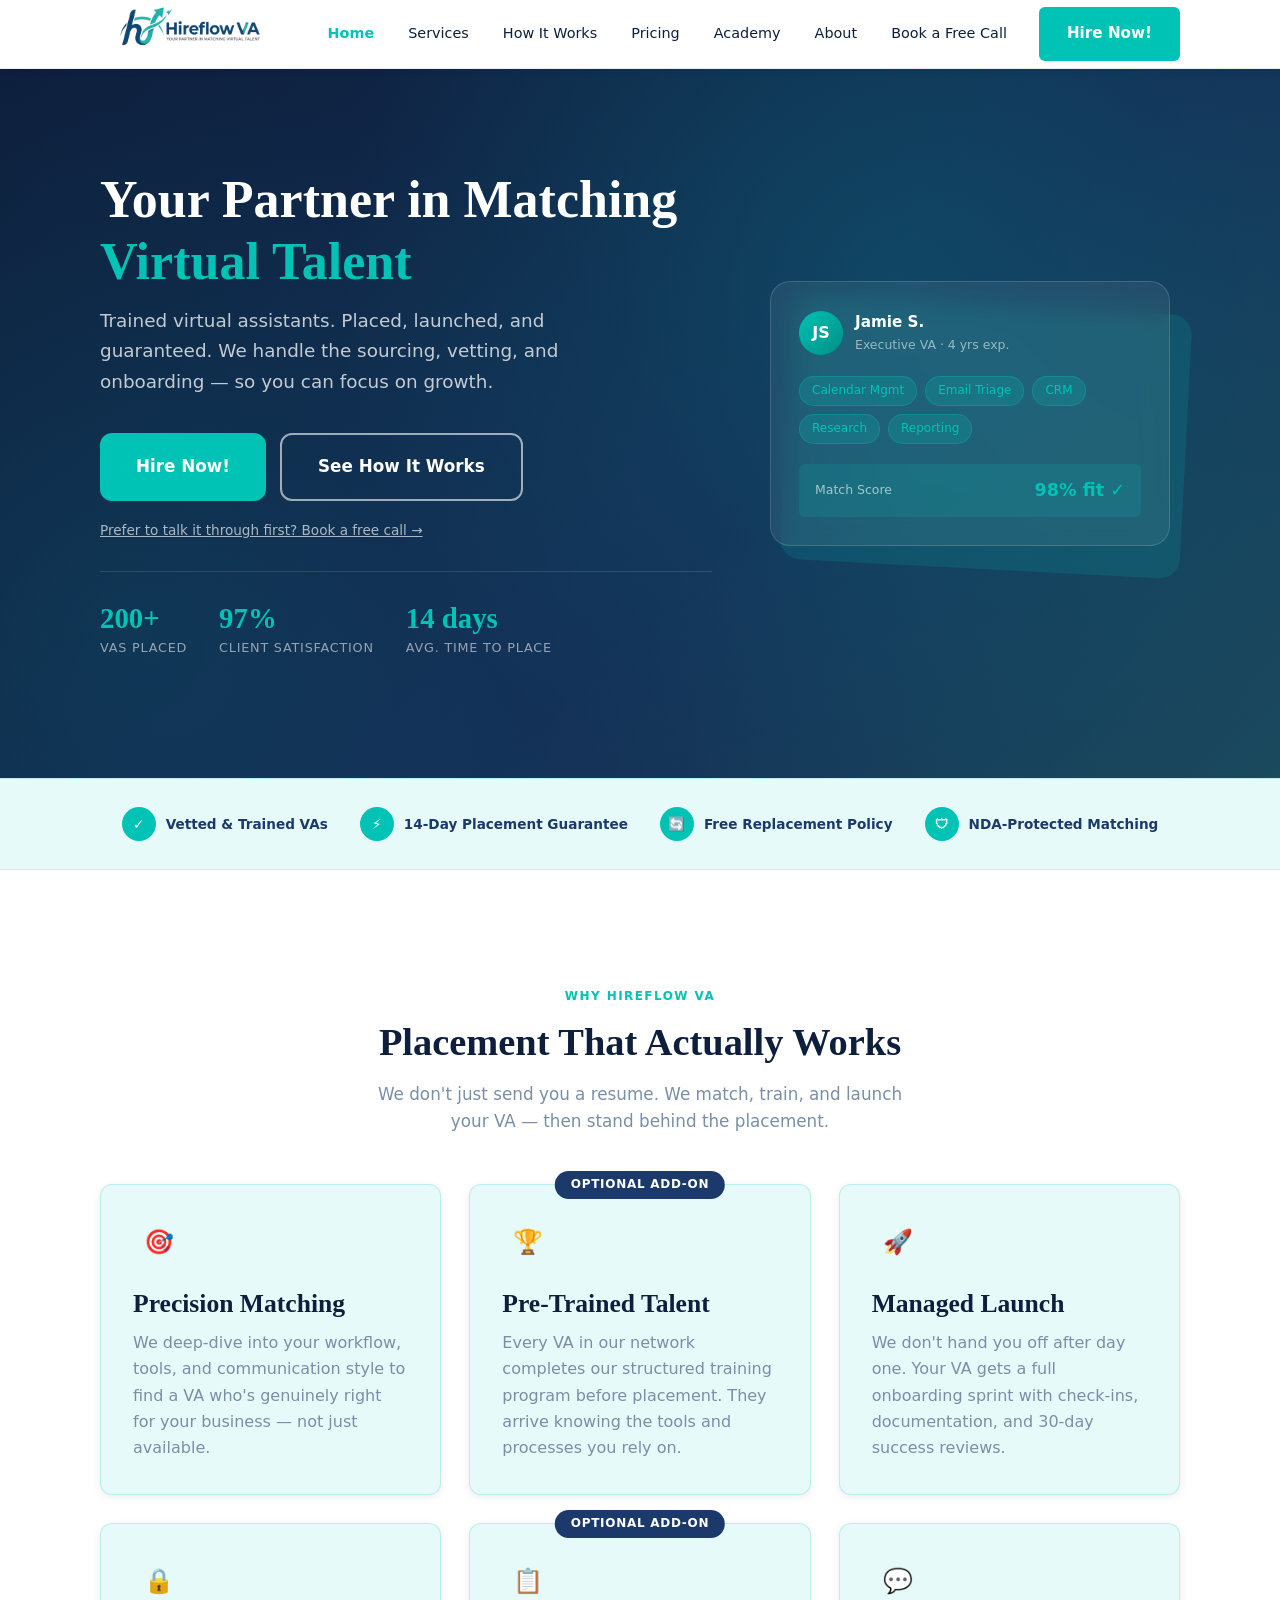
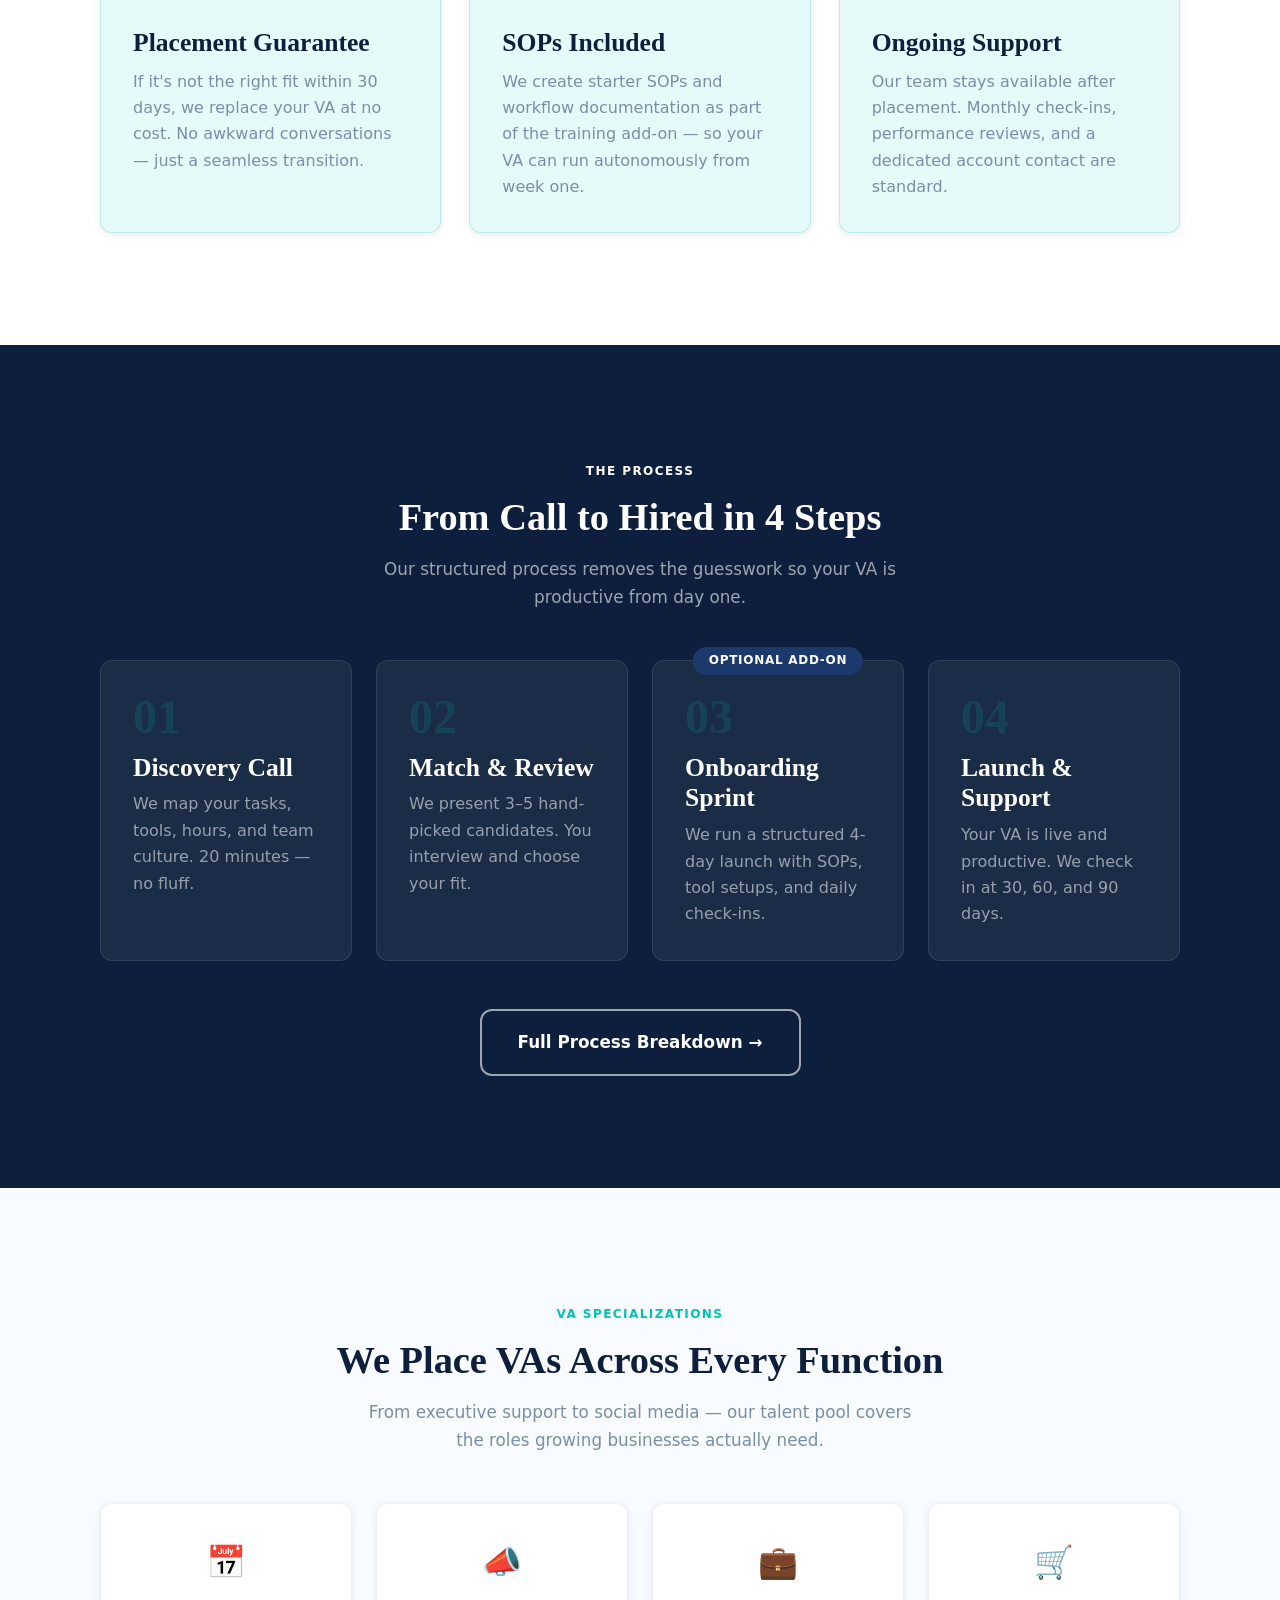
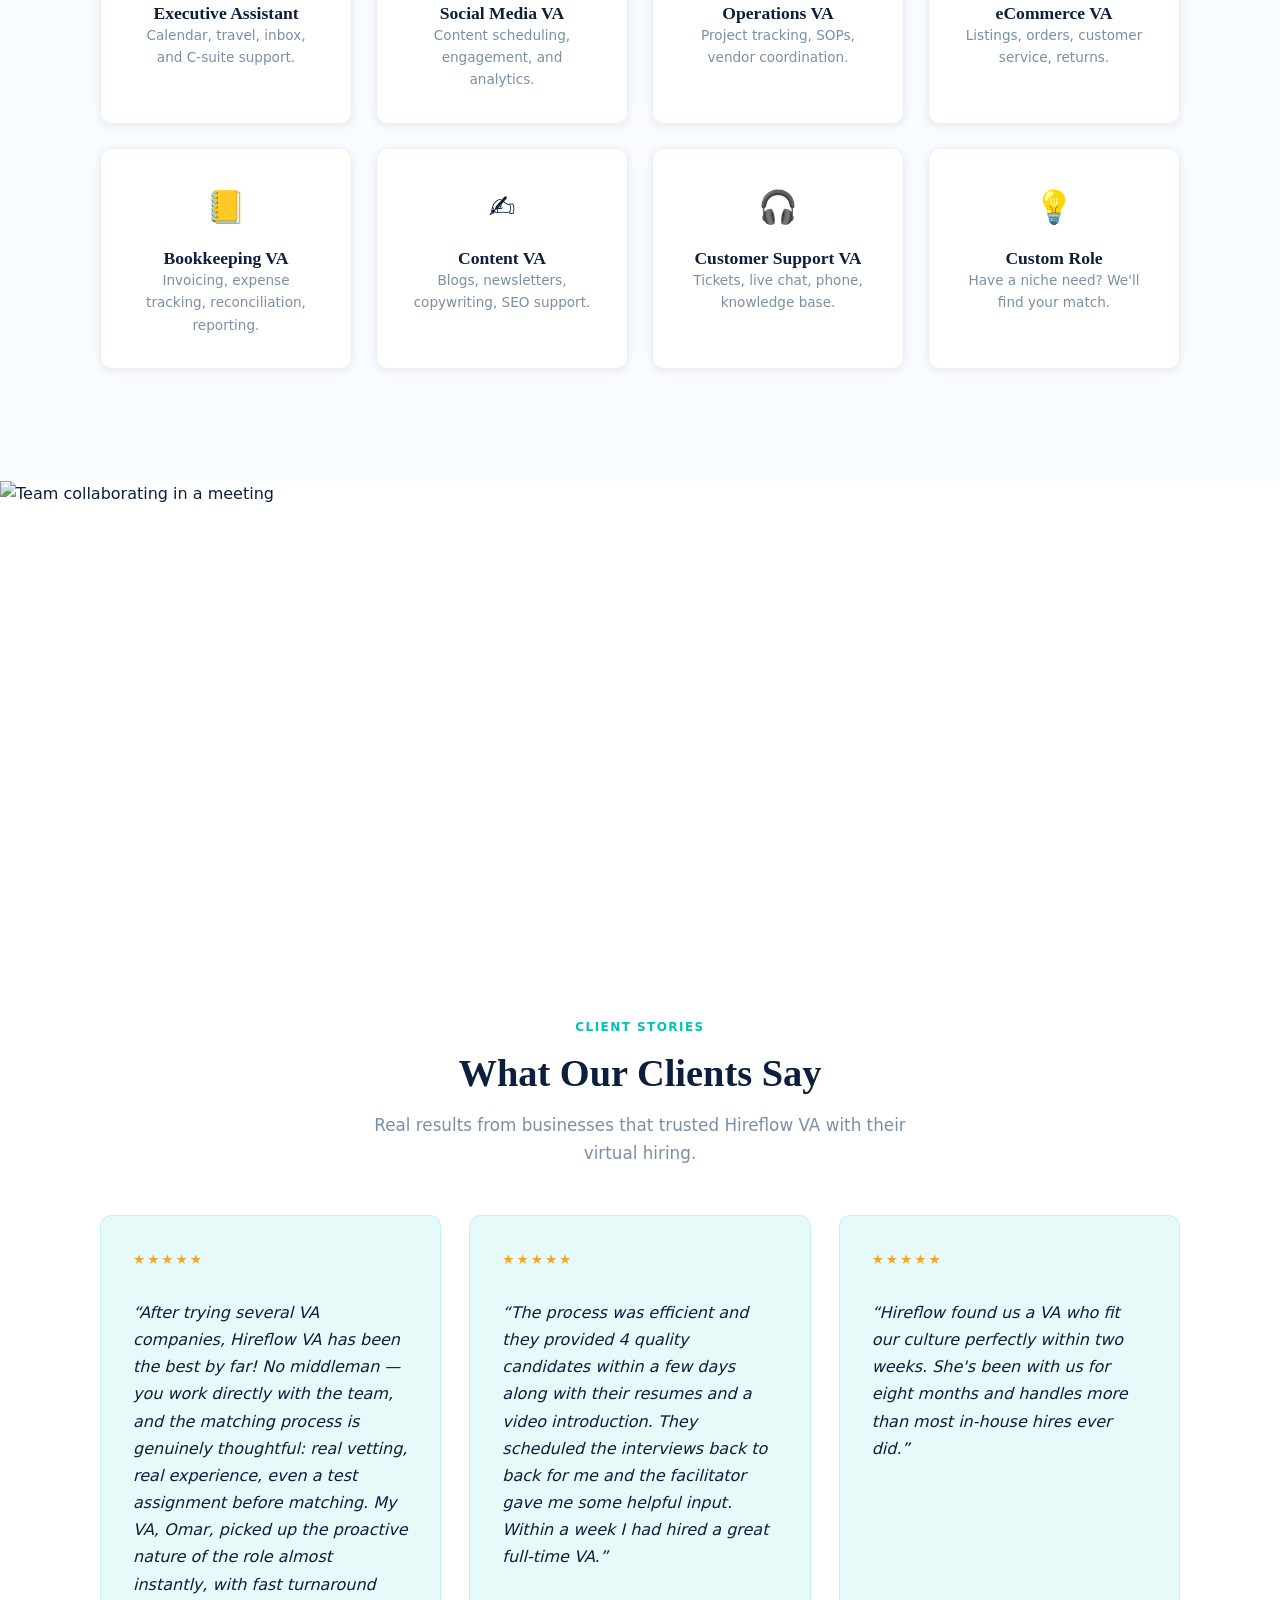
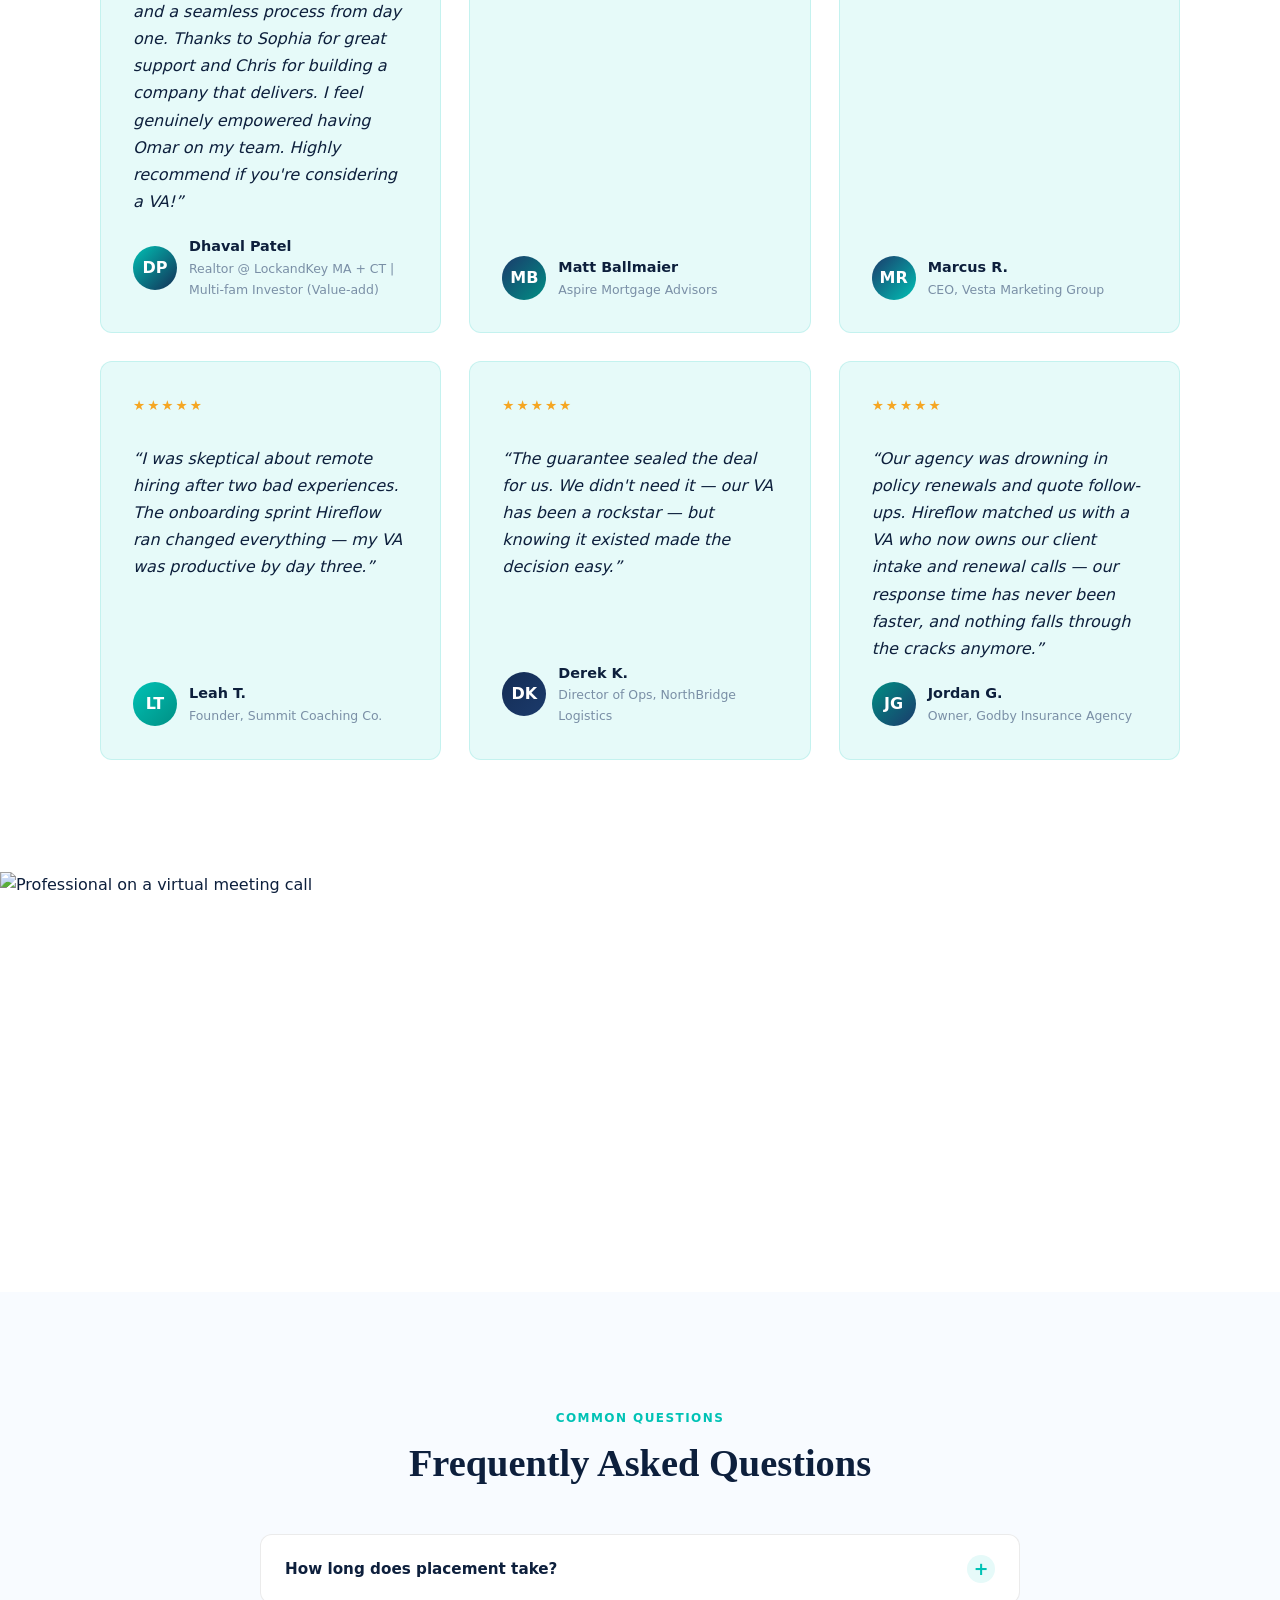
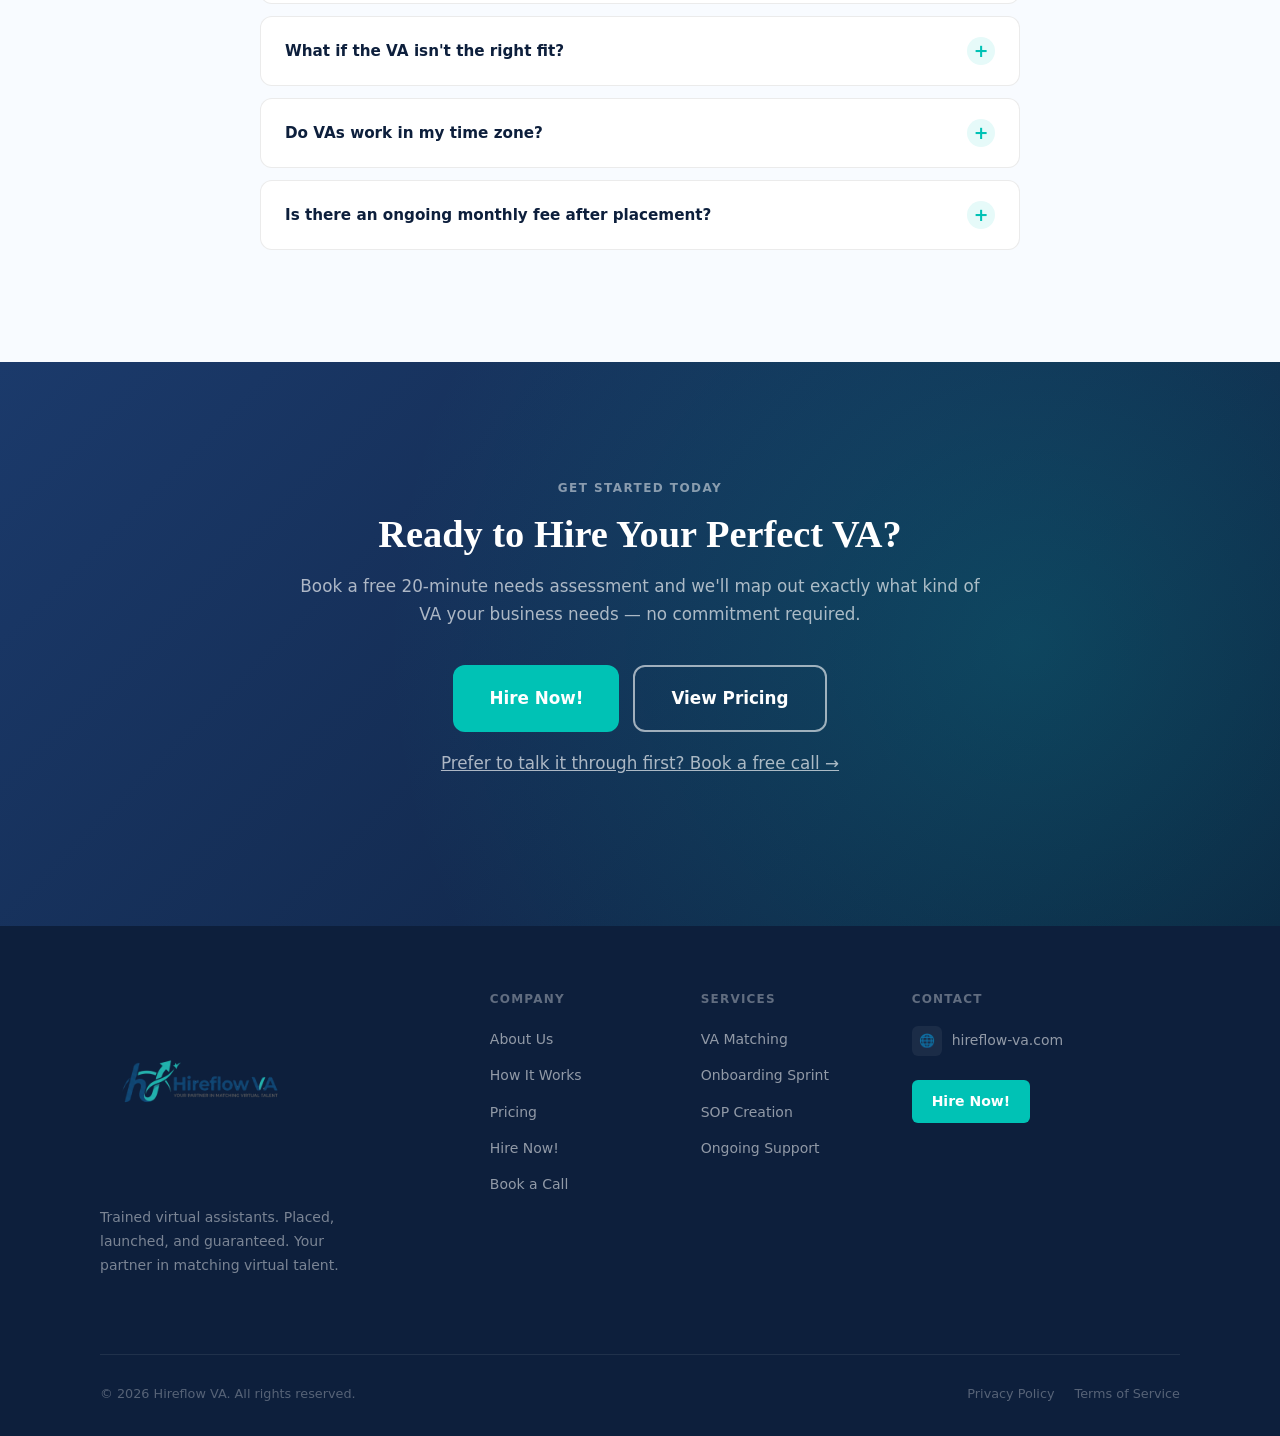
==== index.html @ ba02dc2c "Update index.html" ====
<!DOCTYPE html>
<html lang="en">
<head>
  <meta charset="UTF-8" />
  <meta name="viewport" content="width=device-width, initial-scale=1.0" />
  <title>Hireflow VA — Trained Virtual Assistants, Placed & Guaranteed</title>
  <meta name="description" content="Hireflow VA matches businesses with trained, vetted virtual assistants — placed, launched, and guaranteed." />
  <meta name="keywords" content="virtual assistant, VA placement, trained virtual assistant, remote assistant, hire VA" />
  <meta name="author" content="Hireflow VA" />
  <meta property="og:type" content="website" />
  <meta property="og:title" content="Hireflow VA — Trained Virtual Assistants, Placed & Guaranteed" />
  <meta property="og:description" content="Your partner in matching virtual talent. Trained VAs placed, launched, and guaranteed." />
  <meta property="og:url" content="https://hireflow-va.com" />
  <meta property="og:site_name" content="Hireflow VA" />
  <meta name="twitter:card" content="summary_large_image" />
  <meta name="twitter:title" content="Hireflow VA — Trained VAs, Placed & Guaranteed" />
  <meta name="twitter:description" content="Your partner in matching virtual talent. Placed, launched, and guaranteed." />
  <link rel="canonical" href="https://hireflow-va.com/" />
  <link rel="icon" href="data:image/svg+xml,<svg xmlns='http://www.w3.org/2000/svg' viewBox='0 0 32 32'><rect width='32' height='32' rx='6' fill='%2300C2B5'/><text x='5' y='24' font-size='20' font-weight='800' fill='white' font-family='system-ui'>H</text></svg>" />
  <link rel="stylesheet" href="styles.css" />
  
   <!-- Meta Pixel Code -->
<script>
!function(f,b,e,v,n,t,s)
{if(f.fbq)return;n=f.fbq=function(){n.callMethod?
n.callMethod.apply(n,arguments):n.queue.push(arguments)};
if(!f._fbq)f._fbq=n;n.push=n;n.loaded=!0;n.version='2.0';
n.queue=[];t=b.createElement(e);t.async=!0;
t.src=v;s=b.getElementsByTagName(e)[0];
s.parentNode.insertBefore(t,s)}(window, document,'script',
'https://connect.facebook.net/en_US/fbevents.js');
fbq('init', '934873835009771');
fbq('track', 'PageView');
</script>
<noscript><img height="1" width="1" style="display:none"
src="https://www.facebook.com/tr?id=934873835009771&ev=PageView&noscript=1"
/></noscript>
<!-- End Meta Pixel Code -->
</head>
<body>

  <!-- ══ NAVIGATION ═══════════════════════════════════════════ -->
  <header>
    <nav class="nav" role="navigation" aria-label="Main navigation">
      <div class="container">
        <div class="nav__inner">
          <a href="index.html" class="nav__logo" aria-label="Hireflow VA — Home">
            <img src="logo.png" alt="Hireflow VA" style="height: 180px;">
          </a>

          <div class="nav__links" role="list">
            <a href="index.html"         class="nav__link" role="listitem">Home</a>
            <a href="virtual-assistant-services.html" class="nav__link" role="listitem">Services</a>
            <a href="how-it-works.html"  class="nav__link" role="listitem">How It Works</a>
            <a href="pricing.html"       class="nav__link" role="listitem">Pricing</a>
            <a href="academy.html"       class="nav__link" role="listitem">Academy</a>
            <a href="about.html"         class="nav__link" role="listitem">About</a>
            <a href="book-a-call.html" class="nav__link" role="listitem">Book a Free Call</a>
            <a href="get-started.html" class="btn btn-primary nav__cta" role="listitem">Hire Now!</a>
          </div>

          <button class="nav__hamburger" aria-label="Toggle menu" aria-expanded="false" aria-controls="mobileMenu">
            <span></span><span></span><span></span>
          </button>
        </div>
      </div>

      <div class="nav__mobile" id="mobileMenu" role="list">
        <a href="index.html"         class="nav__mobile-link" role="listitem">Home</a>
        <a href="virtual-assistant-services.html" class="nav__mobile-link" role="listitem">Services</a>
        <a href="how-it-works.html"  class="nav__mobile-link" role="listitem">How It Works</a>
        <a href="pricing.html"       class="nav__mobile-link" role="listitem">Pricing</a>
        <a href="academy.html"       class="nav__mobile-link" role="listitem">Academy</a>
        <a href="about.html"         class="nav__mobile-link" role="listitem">About</a>
        <a href="book-a-call.html" class="nav__mobile-link" role="listitem">Book a Free Call</a>
        <a href="get-started.html" class="btn btn-primary" role="listitem">Hire Now!</a>
      </div>
    </nav>
  </header>

  <main>

    <!-- ══ HERO ══════════════════════════════════════════════════ -->
    <section class="hero" aria-label="Hero">
      <div class="container">
        <div class="hero__inner">

          <div class="hero__content fade-up">
            <h1>Your Partner in Matching <em>Virtual Talent</em></h1>
            <p class="hero__tagline">Trained virtual assistants. Placed, launched, and guaranteed. We handle the sourcing, vetting, and onboarding — so you can focus on growth.</p>
            <div class="hero__actions">
              <a href="get-started.html" class="btn btn-primary btn-lg">Hire Now!</a>
              <a href="how-it-works.html" class="btn btn-outline-white btn-lg">See How It Works</a>
            </div>
            <p class="hero__secondary-link"><a href="book-a-call.html">Prefer to talk it through first? Book a free call →</a></p>
            <div class="hero__stats" aria-label="Key statistics">
              <div>
                <div class="hero__stat-value"><span data-count="200" data-suffix="+">200+</span></div>
                <div class="hero__stat-label">VAs Placed</div>
              </div>
              <div>
                <div class="hero__stat-value"><span data-count="97" data-suffix="%">97%</span></div>
                <div class="hero__stat-label">Client Satisfaction</div>
              </div>
              <div>
                <div class="hero__stat-value"><span data-count="14" data-suffix=" days">14 days</span></div>
                <div class="hero__stat-label">Avg. Time to Place</div>
              </div>
            </div>
          </div>

          <div class="hero__visual fade-up-2" aria-hidden="true">
            <div class="hero__card-stack">
              <div class="hero__card-bg"></div>
              <div class="hero__card-main">
                <div class="hero__card-header">
                  <div class="hero__card-avatar">JS</div>
                  <div>
                    <div class="hero__card-name">Jamie S.</div>
                    <div class="hero__card-role">Executive VA · 4 yrs exp.</div>
                  </div>
                </div>
                <div class="hero__card-skills">
                  <span class="skill-pill">Calendar Mgmt</span>
                  <span class="skill-pill">Email Triage</span>
                  <span class="skill-pill">CRM</span>
                  <span class="skill-pill">Research</span>
                  <span class="skill-pill">Reporting</span>
                </div>
                <div class="hero__card-match">
                  <span class="hero__match-label">Match Score</span>
                  <span class="hero__match-value">98% fit ✓</span>
                </div>
              </div>
            </div>
          </div>

        </div>
      </div>
    </section>

    <!-- ══ TRUST BAR ══════════════════════════════════════════════ -->
    <div class="trust-bar" aria-label="Trust signals">
      <div class="container">
        <div class="trust-bar__inner">
          <div class="trust-item">
            <div class="trust-item__icon" aria-hidden="true">✓</div>
            <span>Vetted &amp; Trained VAs</span>
          </div>
          <div class="trust-item">
            <div class="trust-item__icon" aria-hidden="true">⚡</div>
            <span>14-Day Placement Guarantee</span>
          </div>
          <div class="trust-item">
            <div class="trust-item__icon" aria-hidden="true">🔄</div>
            <span>Free Replacement Policy</span>
          </div>
          <div class="trust-item">
            <div class="trust-item__icon" aria-hidden="true">🛡</div>
            <span>NDA-Protected Matching</span>
          </div>
        </div>
      </div>
    </div>

    <!-- ══ FEATURES ═══════════════════════════════════════════════ -->
    <section class="section features" id="features" aria-labelledby="features-heading">
      <div class="container">
        <div class="centered">
          <span class="section-label">Why Hireflow VA</span>
          <h2 class="section-heading" id="features-heading">Placement That Actually Works</h2>
          <p class="section-sub">We don't just send you a resume. We match, train, and launch your VA — then stand behind the placement.</p>
        </div>

        <div class="grid-3 mt-48">

          <div class="card card--teal">
            <div class="card-icon" aria-hidden="true">🎯</div>
            <h3>Precision Matching</h3>
            <p>We deep-dive into your workflow, tools, and communication style to find a VA who's genuinely right for your business — not just available.</p>
          </div>

          <div class="card card--teal" style="position:relative;">
            <div class="plan-badge" style="position:absolute;top:-14px;left:50%;transform:translateX(-50%);background:var(--navy);">Optional Add-On</div>
            <div class="card-icon" aria-hidden="true">🏆</div>
            <h3>Pre-Trained Talent</h3>
            <p>Every VA in our network completes our structured training program before placement. They arrive knowing the tools and processes you rely on.</p>
          </div>

          <div class="card card--teal">
            <div class="card-icon" aria-hidden="true">🚀</div>
            <h3>Managed Launch</h3>
            <p>We don't hand you off after day one. Your VA gets a full onboarding sprint with check-ins, documentation, and 30-day success reviews.</p>
          </div>

          <div class="card card--teal">
            <div class="card-icon" aria-hidden="true">🔒</div>
            <h3>Placement Guarantee</h3>
            <p>If it's not the right fit within 30 days, we replace your VA at no cost. No awkward conversations — just a seamless transition.</p>
          </div>

          <div class="card card--teal" style="position:relative;">
            <div class="plan-badge" style="position:absolute;top:-14px;left:50%;transform:translateX(-50%);background:var(--navy);">Optional Add-On</div>
            <div class="card-icon" aria-hidden="true">📋</div>
            <h3>SOPs Included</h3>
            <p>We create starter SOPs and workflow documentation as part of the training add-on — so your VA can run autonomously from week one.</p>
          </div>

          <div class="card card--teal">
            <div class="card-icon" aria-hidden="true">💬</div>
            <h3>Ongoing Support</h3>
            <p>Our team stays available after placement. Monthly check-ins, performance reviews, and a dedicated account contact are standard.</p>
          </div>

        </div>
      </div>
    </section>
    

    
    <!-- ══ HOW IT WORKS (teaser) ══════════════════════════════════ -->
    <section class="section hiw" id="how-it-works" aria-labelledby="hiw-heading">
      <div class="container">
        <div class="centered">
          <span class="section-label">The Process</span>
          <h2 class="section-heading" id="hiw-heading">From Call to Hired in 4 Steps</h2>
          <p class="section-sub" style="color:rgba(255,255,255,0.6)">Our structured process removes the guesswork so your VA is productive from day one.</p>
        </div>

        <div class="grid-4 mt-48">
          <div class="step-card">
            <div class="step-number">01</div>
            <h3>Discovery Call</h3>
            <p>We map your tasks, tools, hours, and team culture. 20 minutes — no fluff.</p>
          </div>
          <div class="step-card">
            <div class="step-number">02</div>
            <h3>Match &amp; Review</h3>
            <p>We present 3–5 hand-picked candidates. You interview and choose your fit.</p>
          </div>
          <div class="step-card" style="position:relative;">
            <div class="plan-badge" style="position:absolute;top:-14px;left:50%;transform:translateX(-50%);background:var(--navy);white-space:nowrap;">Optional Add-On</div>
            <div class="step-number">03</div>
            <h3>Onboarding Sprint</h3>
            <p>We run a structured 4-day launch with SOPs, tool setups, and daily check-ins.</p>
          </div>
          <div class="step-card">
            <div class="step-number">04</div>
            <h3>Launch &amp; Support</h3>
            <p>Your VA is live and productive. We check in at 30, 60, and 90 days.</p>
          </div>
        </div>

        <div class="centered mt-48">
          <a href="how-it-works.html" class="btn btn-outline-white btn-lg">Full Process Breakdown →</a>
        </div>
      </div>
    </section>

    <!-- ══ VA ROLES ════════════════════════════════════════════════ -->
    <section class="section bg-light" id="roles" aria-labelledby="roles-heading">
      <div class="container">
        <div class="centered">
          <span class="section-label">VA Specializations</span>
          <h2 class="section-heading" id="roles-heading">We Place VAs Across Every Function</h2>
          <p class="section-sub">From executive support to social media — our talent pool covers the roles growing businesses actually need.</p>
        </div>

        <div class="grid-4 mt-48">

          <div class="card" style="text-align:center;">
            <div style="font-size:2rem;margin-bottom:14px;" aria-hidden="true">📅</div>
            <h4>Executive Assistant</h4>
            <p style="font-size:0.85rem;">Calendar, travel, inbox, and C-suite support.</p>
          </div>

          <div class="card" style="text-align:center;">
            <div style="font-size:2rem;margin-bottom:14px;" aria-hidden="true">📣</div>
            <h4>Social Media VA</h4>
            <p style="font-size:0.85rem;">Content scheduling, engagement, and analytics.</p>
          </div>

          <div class="card" style="text-align:center;">
            <div style="font-size:2rem;margin-bottom:14px;" aria-hidden="true">💼</div>
            <h4>Operations VA</h4>
            <p style="font-size:0.85rem;">Project tracking, SOPs, vendor coordination.</p>
          </div>

          <div class="card" style="text-align:center;">
            <div style="font-size:2rem;margin-bottom:14px;" aria-hidden="true">🛒</div>
            <h4>eCommerce VA</h4>
            <p style="font-size:0.85rem;">Listings, orders, customer service, returns.</p>
          </div>

          <div class="card" style="text-align:center;">
  <div style="font-size:2rem;margin-bottom:14px;" aria-hidden="true">📒</div>
  <h4>Bookkeeping VA</h4>
  <p style="font-size:0.85rem;">Invoicing, expense tracking, reconciliation, reporting.</p>
</div>

          <div class="card" style="text-align:center;">
            <div style="font-size:2rem;margin-bottom:14px;" aria-hidden="true">✍️</div>
            <h4>Content VA</h4>
            <p style="font-size:0.85rem;">Blogs, newsletters, copywriting, SEO support.</p>
          </div>

          <div class="card" style="text-align:center;">
            <div style="font-size:2rem;margin-bottom:14px;" aria-hidden="true">🎧</div>
            <h4>Customer Support VA</h4>
            <p style="font-size:0.85rem;">Tickets, live chat, phone, knowledge base.</p>
          </div>

          <div class="card" style="text-align:center;">
            <div style="font-size:2rem;margin-bottom:14px;" aria-hidden="true">💡</div>
            <h4>Custom Role</h4>
            <p style="font-size:0.85rem;">Have a niche need? We'll find your match.</p>
          </div>

        </div>
      </div>
    </section>

    <!-- ══ SECTION IMAGE ═══════════════════════════════════════ -->
<div style="width:100%;max-height:420px;overflow:hidden;">
  <img src="https://images.unsplash.com/photo-1552664730-d307ca884978?w=1400&h=500&fit=crop&crop=center&q=80" 
       alt="Team collaborating in a meeting" 
       style="width:100%;height:420px;object-fit:cover;object-position:center;display:block;" 
       loading="lazy">
</div>
    
    <!-- ══ TESTIMONIALS ════════════════════════════════════════════ -->
    <section class="section testimonials" id="testimonials" aria-labelledby="testimonials-heading">
      <div class="container">
        <div class="centered">
          <span class="section-label">Client Stories</span>
          <h2 class="section-heading" id="testimonials-heading">What Our Clients Say</h2>
          <p class="section-sub">Real results from businesses that trusted Hireflow VA with their virtual hiring.</p>
        </div>

        <div class="grid-3 mt-48">

          <article class="testimonial-card">
            <div class="stars" aria-label="5 stars">★★★★★</div>
            <p class="testimonial-quote">After trying several VA companies, Hireflow VA has been the best by far! No middleman — you work directly with the team, and the matching process is genuinely thoughtful: real vetting, real experience, even a test assignment before matching. My VA, Omar, picked up the proactive nature of the role almost instantly, with fast turnaround and a seamless process from day one. Thanks to Sophia for great support and Chris for building a company that delivers. I feel genuinely empowered having Omar on my team. Highly recommend if you're considering a VA!</p>
            <div class="testimonial-author">
              <div class="testimonial-avatar" style="background:linear-gradient(135deg,#00C2B5,#142d55);" aria-hidden="true">DP</div>
              <div>
                <div class="testimonial-name">Dhaval Patel</div>
                <div class="testimonial-title">Realtor @ LockandKey MA + CT | Multi-fam Investor (Value-add)</div>
              </div>
            </div>
          </article>

          <article class="testimonial-card">
            <div class="stars" aria-label="5 stars">★★★★★</div>
            <p class="testimonial-quote">The process was efficient and they provided 4 quality candidates within a few days along with their resumes and a video introduction. They scheduled the interviews back to back for me and the facilitator gave me some helpful input. Within a week I had hired a great full-time VA.</p>
            <div class="testimonial-author">
              <div class="testimonial-avatar" style="background:linear-gradient(135deg,#1B3A6B,#008f84);" aria-hidden="true">MB</div>
              <div>
                <div class="testimonial-name">Matt Ballmaier</div>
                <div class="testimonial-title">Aspire Mortgage Advisors</div>
              </div>
            </div>
          </article>

          <article class="testimonial-card">
            <div class="stars" aria-label="5 stars">★★★★★</div>
            <p class="testimonial-quote">Hireflow found us a VA who fit our culture perfectly within two weeks. She's been with us for eight months and handles more than most in-house hires ever did.</p>
            <div class="testimonial-author">
              <div class="testimonial-avatar" style="background:linear-gradient(135deg,#1B3A6B,#00C2B5);" aria-hidden="true">MR</div>
              <div>
                <div class="testimonial-name">Marcus R.</div>
                <div class="testimonial-title">CEO, Vesta Marketing Group</div>
              </div>
            </div>
          </article>

          <article class="testimonial-card">
            <div class="stars" aria-label="5 stars">★★★★★</div>
            <p class="testimonial-quote">I was skeptical about remote hiring after two bad experiences. The onboarding sprint Hireflow ran changed everything — my VA was productive by day three.</p>
            <div class="testimonial-author">
              <div class="testimonial-avatar" style="background:linear-gradient(135deg,#00C2B5,#008f84);" aria-hidden="true">LT</div>
              <div>
                <div class="testimonial-name">Leah T.</div>
                <div class="testimonial-title">Founder, Summit Coaching Co.</div>
              </div>
            </div>
          </article>

          <article class="testimonial-card">
            <div class="stars" aria-label="5 stars">★★★★★</div>
            <p class="testimonial-quote">The guarantee sealed the deal for us. We didn't need it — our VA has been a rockstar — but knowing it existed made the decision easy.</p>
            <div class="testimonial-author">
              <div class="testimonial-avatar" style="background:linear-gradient(135deg,#142d55,#1B3A6B);" aria-hidden="true">DK</div>
              <div>
                <div class="testimonial-name">Derek K.</div>
                <div class="testimonial-title">Director of Ops, NorthBridge Logistics</div>
              </div>
            </div>
          </article>

          <article class="testimonial-card">
            <div class="stars" aria-label="5 stars">★★★★★</div>
            <p class="testimonial-quote">Our agency was drowning in policy renewals and quote follow-ups. Hireflow matched us with a VA who now owns our client intake and renewal calls — our response time has never been faster, and nothing falls through the cracks anymore.</p>
            <div class="testimonial-author">
              <div class="testimonial-avatar" style="background:linear-gradient(135deg,#008f84,#1B3A6B);" aria-hidden="true">JG</div>
              <div>
                <div class="testimonial-name">Jordan G.</div>
                <div class="testimonial-title">Owner, Godby Insurance Agency</div>
              </div>
            </div>
          </article>

        </div>
      </div>
    </section>

    

    <!-- ══ SECTION IMAGE ═══════════════════════════════════════ -->
<div style="width:100%;max-height:420px;overflow:hidden;">
  <img src="https://images.unsplash.com/photo-1573164713714-d95e436ab8d6?w=1400&h=500&fit=crop&crop=center&q=80" 
       alt="Professional on a virtual meeting call" 
       style="width:100%;height:420px;object-fit:cover;object-position:center;display:block;" 
       loading="lazy">
</div>
    
    <!-- ══ FAQ TEASER ══════════════════════════════════════════════ -->
    <section class="section bg-light" id="faq" aria-labelledby="faq-heading">
      <div class="container">
        <div class="centered">
          <span class="section-label">Common Questions</span>
          <h2 class="section-heading" id="faq-heading">Frequently Asked Questions</h2>
        </div>

        <div class="faq-list mt-48">

          <div class="faq-item">
            <button class="faq-question" aria-expanded="false">
              How long does placement take?
              <span class="faq-icon" aria-hidden="true">+</span>
            </button>
            <div class="faq-answer">
              <div class="faq-answer__inner">Most placements are completed within 7–14 business days. After your discovery call, we typically present matched candidates within 5 business days. The optional training add-on runs 4 sessions and can begin immediately after placement.</div>
            </div>
          </div>

          <div class="faq-item">
            <button class="faq-question" aria-expanded="false">
              What if the VA isn't the right fit?
              <span class="faq-icon" aria-hidden="true">+</span>
            </button>
            <div class="faq-answer">
              <div class="faq-answer__inner">Every hiring package includes a 30-day fit guarantee. If you're not satisfied, we'll rematch you with a new VA at no additional placement fee.</div>
            </div>
          </div>

          <div class="faq-item">
            <button class="faq-question" aria-expanded="false">
              Do VAs work in my time zone?
              <span class="faq-icon" aria-hidden="true">+</span>
            </button>
            <div class="faq-answer">
              <div class="faq-answer__inner">Yes. Time zone alignment is part of our matching criteria. We'll confirm your working hours during the discovery call and only present candidates whose availability overlaps with yours.</div>
            </div>
          </div>

          <div class="faq-item">
            <button class="faq-question" aria-expanded="false">
              Is there an ongoing monthly fee after placement?
              <span class="faq-icon" aria-hidden="true">+</span>
            </button>
            <div class="faq-answer">
              <div class="faq-answer__inner">No monthly fee is required after your one-time placement. You pay your VA directly at whatever rate you agree with them. The optional Ongoing Education plan ($75/mo) is available if you want continued coaching and check-ins.</div>
            </div>
          </div>

        </div>
      </div>
    </section>

    <!-- ══ CTA ════════════════════════════════════════════════════ -->
    <section class="section cta-section" aria-label="Call to action">
      <div class="container">
        <div class="cta-section__inner">
          <span class="section-label" style="color:rgba(255,255,255,0.5);">Get Started Today</span>
          <h2>Ready to Hire Your Perfect VA?</h2>
          <p>Book a free 20-minute needs assessment and we'll map out exactly what kind of VA your business needs — no commitment required.</p>
          <div class="cta-section__actions">
            <a href="get-started.html" class="btn btn-primary btn-lg">Hire Now!</a>
            <a href="pricing.html" class="btn btn-outline-white btn-lg">View Pricing</a>
          </div>
          <p class="hero__secondary-link"><a href="book-a-call.html">Prefer to talk it through first? Book a free call →</a></p>
        </div>
      </div>
    </section>

  </main>

  <!-- ══ FOOTER ═════════════════════════════════════════════════ -->
  <footer class="footer" aria-label="Site footer">
    <div class="container">
      <div class="footer__grid">

        <div class="footer__brand">
          <a href="index.html" class="footer__logo" aria-label="Hireflow VA">
            <img src="logo.png" alt="Hireflow VA" style="height: 200px;">
          </a>
          <p class="footer__desc">Trained virtual assistants. Placed, launched, and guaranteed. Your partner in matching virtual talent.</p>
        </div>

        <div>
          <div class="footer__col-title">Company</div>
          <ul class="footer__links">
            <li><a href="about.html"         class="footer__link">About Us</a></li>
            <li><a href="how-it-works.html"  class="footer__link">How It Works</a></li>
            <li><a href="pricing.html"       class="footer__link">Pricing</a></li>
            <li><a href="get-started.html"   class="footer__link">Hire Now!</a></li>
            <li><a href="book-a-call.html"   class="footer__link">Book a Call</a></li>
          </ul>
        </div>

        <div>
          <div class="footer__col-title">Services</div>
          <ul class="footer__links">
            <li><a href="how-it-works.html#matching"    class="footer__link">VA Matching</a></li>
            <li><a href="how-it-works.html#onboarding"  class="footer__link">Onboarding Sprint</a></li>
            <li><a href="how-it-works.html#sops"        class="footer__link">SOP Creation</a></li>
            <li><a href="how-it-works.html#support"     class="footer__link">Ongoing Support</a></li>
          </ul>
        </div>

        <div>
          <div class="footer__col-title">Contact</div>
          <div class="footer__contact">
            <div class="footer__contact-item">
              <div class="footer__contact-icon" aria-hidden="true">🌐</div>
              <span>hireflow-va.com</span>
            </div>
          </div>
          <div class="mt-24">
            <a href="get-started.html" class="btn btn-primary btn-sm">Hire Now!</a>
          </div>
        </div>

      </div>

      <div class="footer__bottom">
        <p class="footer__copy">© <span id="year">2025</span> Hireflow VA. All rights reserved.</p>
        <nav class="footer__legal" aria-label="Legal links">
          <a href="#">Privacy Policy</a>
          <a href="#">Terms of Service</a>
        </nav>
      </div>
    </div>
  </footer>

  <script>
    document.getElementById('year').textContent = new Date().getFullYear();
  </script>
  <script src="main.js"></script>
</body>
</html>
---- styles.css ----
/* ============================================================
   HIREFLOW VA — styles.css
   Mobile-first, shared across all pages
   ============================================================ */

/* ── CSS Variables ─────────────────────────────────────────── */
:root {
  --teal:       #00C2B5;
  --navy:       #1B3A6B;
  --dark-navy:  #0D1F3C;
  --light-teal: #E6FAF9;
  --mid-gray:   #7A8FA6;
  --white:      #FFFFFF;

  --font-heading: Georgia, 'Times New Roman', serif;
  --font-body:    system-ui, -apple-system, BlinkMacSystemFont, 'Segoe UI', Roboto, sans-serif;

  --radius-sm:  6px;
  --radius-md:  12px;
  --radius-lg:  20px;

  --shadow-sm:  0 2px 8px rgba(0, 0, 0, 0.08);
  --shadow-md:  0 6px 24px rgba(0, 0, 0, 0.12);
  --shadow-lg:  0 12px 48px rgba(0, 0, 0, 0.18);

  --transition: 0.25s ease;

  --max-width:  1160px;
  --section-gap: 80px;
}

/* ── Reset ──────────────────────────────────────────────────── */
*, *::before, *::after { box-sizing: border-box; margin: 0; padding: 0; }

html { scroll-behavior: smooth; font-size: 16px; }

body {
  font-family: var(--font-body);
  color: var(--dark-navy);
  background: var(--white);
  line-height: 1.65;
  -webkit-font-smoothing: antialiased;
}

img, svg { display: block; max-width: 100%; }
a { color: inherit; text-decoration: none; }
ul { list-style: none; }
button { cursor: pointer; border: none; background: none; font-family: inherit; }

/* ── Typography ─────────────────────────────────────────────── */
h1, h2, h3, h4, h5 {
  font-family: var(--font-heading);
  line-height: 1.2;
  color: var(--dark-navy);
}

h1 { font-size: clamp(2rem, 5vw, 3.25rem); }
h2 { font-size: clamp(1.6rem, 3.5vw, 2.4rem); }
h3 { font-size: clamp(1.2rem, 2.5vw, 1.6rem); }
h4 { font-size: 1.1rem; }

p { color: var(--mid-gray); font-size: 1rem; }

.text-white p,
.text-white h1,
.text-white h2,
.text-white h3 { color: var(--white); }

/* ── Layout Utilities ───────────────────────────────────────── */
.container {
  width: 100%;
  max-width: var(--max-width);
  margin-inline: auto;
  padding-inline: 20px;
}

.section { padding-block: var(--section-gap); }
.section--sm { padding-block: 48px; }
.section--lg { padding-block: 120px; }

.section-label {
  display: inline-block;
  font-size: 0.75rem;
  font-weight: 700;
  letter-spacing: 0.12em;
  text-transform: uppercase;
  color: var(--teal);
  margin-bottom: 12px;
}

.section-heading {
  margin-bottom: 16px;
}

.section-sub {
  font-size: 1.05rem;
  max-width: 560px;
  margin-bottom: 40px;
}

.centered { text-align: center; }
.centered .section-sub { margin-inline: auto; }

.grid-2 {
  display: grid;
  gap: 32px;
}

.grid-3 {
  display: grid;
  gap: 28px;
}

.grid-4 {
  display: grid;
  gap: 24px;
}

@media (min-width: 640px) {
  .grid-2 { grid-template-columns: repeat(2, 1fr); }
  .grid-4 { grid-template-columns: repeat(2, 1fr); }
}

@media (min-width: 900px) {
  .grid-2 { grid-template-columns: repeat(2, 1fr); }
  .grid-3 { grid-template-columns: repeat(3, 1fr); }
  .grid-4 { grid-template-columns: repeat(4, 1fr); }
}

/* ── Buttons ────────────────────────────────────────────────── */
.btn {
  display: inline-flex;
  align-items: center;
  gap: 8px;
  padding: 14px 28px;
  font-size: 0.95rem;
  font-weight: 600;
  border-radius: var(--radius-sm);
  transition: transform var(--transition), box-shadow var(--transition), background var(--transition);
  white-space: nowrap;
}

.btn:hover { transform: translateY(-2px); box-shadow: var(--shadow-md); }
.btn:active { transform: translateY(0); }

.btn-primary {
  background: var(--teal);
  color: var(--white);
}
.btn-primary:hover { background: #00afa3; }

.btn-navy {
  background: var(--navy);
  color: var(--white);
}
.btn-navy:hover { background: #142d55; }

.btn-outline {
  background: transparent;
  color: var(--navy);
  border: 2px solid var(--navy);
}
.btn-outline:hover { background: var(--navy); color: var(--white); }

.btn-outline-white {
  background: transparent;
  color: var(--white);
  border: 2px solid rgba(255,255,255,0.6);
}
.btn-outline-white:hover { background: rgba(255,255,255,0.12); border-color: var(--white); }

.btn-lg { padding: 18px 36px; font-size: 1.05rem; border-radius: var(--radius-md); }
.btn-sm { padding: 10px 20px; font-size: 0.875rem; }

/* ── Cards ──────────────────────────────────────────────────── */
.card {
  background: var(--white);
  border-radius: var(--radius-md);
  padding: 32px;
  box-shadow: var(--shadow-sm);
  border: 1px solid rgba(0,0,0,0.06);
  transition: box-shadow var(--transition), transform var(--transition);
}

.card:hover { box-shadow: var(--shadow-md); transform: translateY(-4px); }

.card--teal { background: var(--light-teal); border-color: rgba(0,194,181,0.2); }
.card--navy { background: var(--navy); color: var(--white); border-color: transparent; }
.card--navy h3, .card--navy p { color: var(--white); }

.card-icon {
  width: 52px;
  height: 52px;
  border-radius: var(--radius-sm);
  background: var(--light-teal);
  display: flex;
  align-items: center;
  justify-content: center;
  margin-bottom: 20px;
  font-size: 1.5rem;
}

.card-icon--navy { background: rgba(255,255,255,0.15); }

.card h3 { margin-bottom: 10px; }

/* ── Badge / Pill ───────────────────────────────────────────── */
.badge {
  display: inline-flex;
  align-items: center;
  gap: 6px;
  padding: 5px 14px;
  border-radius: 999px;
  font-size: 0.8rem;
  font-weight: 600;
}

.badge-teal  { background: rgba(0,194,181,0.12); color: #008f84; }
.badge-navy  { background: rgba(27,58,107,0.1);  color: var(--navy); }
.badge-white { background: rgba(255,255,255,0.15); color: var(--white); }

/* ── Divider ────────────────────────────────────────────────── */
.divider {
  width: 56px;
  height: 4px;
  background: var(--teal);
  border-radius: 999px;
  margin-block: 20px;
}
.divider--center { margin-inline: auto; }

/* ── ─────────────────────────────────────────────────────────── */
/*    NAVIGATION                                                   */
/* ── ─────────────────────────────────────────────────────────── */
.nav {
  position: sticky;
  top: 0;
  z-index: 1000;
  background: var(--white);
  border-bottom: 1px solid rgba(0,0,0,0.07);
  box-shadow: var(--shadow-sm);
}

.nav__inner {
  display: flex;
  align-items: center;
  justify-content: space-between;
  height: 68px;
}

.nav__logo {
  display: flex;
  align-items: center;
  gap: 10px;
  text-decoration: none;
}

.nav__logo-mark {
  width: 38px;
  height: 38px;
  background: var(--teal);
  border-radius: 8px;
  display: flex;
  align-items: center;
  justify-content: center;
  color: var(--white);
  font-weight: 800;
  font-family: var(--font-body);
  font-size: 1.1rem;
  letter-spacing: -0.5px;
  flex-shrink: 0;
}

.nav__logo-text {
  display: flex;
  flex-direction: column;
  line-height: 1.15;
}

.nav__logo-name {
  font-size: 1rem;
  font-weight: 700;
  color: var(--dark-navy);
  font-family: var(--font-heading);
}

.nav__logo-sub {
  font-size: 0.68rem;
  color: var(--mid-gray);
  letter-spacing: 0.04em;
}

.nav__links {
  display: none;
  align-items: center;
  gap: 6px;
}

.nav__link {
  padding: 8px 14px;
  font-size: 0.9rem;
  font-weight: 500;
  color: var(--dark-navy);
  border-radius: var(--radius-sm);
  transition: color var(--transition), background var(--transition);
}

.nav__link:hover { color: var(--teal); background: var(--light-teal); }
.nav__link.active { color: var(--teal); font-weight: 600; }

.nav__cta { margin-left: 12px; }

.nav__hamburger {
  display: flex;
  flex-direction: column;
  gap: 5px;
  padding: 8px;
  border-radius: var(--radius-sm);
  transition: background var(--transition);
}

.nav__hamburger:hover { background: var(--light-teal); }

.nav__hamburger span {
  display: block;
  width: 22px;
  height: 2px;
  background: var(--dark-navy);
  border-radius: 2px;
  transition: transform var(--transition), opacity var(--transition);
}

.nav__hamburger.open span:nth-child(1) { transform: translateY(7px) rotate(45deg); }
.nav__hamburger.open span:nth-child(2) { opacity: 0; }
.nav__hamburger.open span:nth-child(3) { transform: translateY(-7px) rotate(-45deg); }

/* Mobile menu */
.nav__mobile {
  display: none;
  flex-direction: column;
  padding: 16px 20px 24px;
  border-top: 1px solid rgba(0,0,0,0.06);
  background: var(--white);
  gap: 4px;
}

.nav__mobile.open { display: flex; }

.nav__mobile-link {
  padding: 12px 16px;
  font-size: 1rem;
  font-weight: 500;
  color: var(--dark-navy);
  border-radius: var(--radius-sm);
  transition: background var(--transition), color var(--transition);
}

.nav__mobile-link:hover { background: var(--light-teal); color: var(--teal); }
.nav__mobile-link.active { color: var(--teal); background: var(--light-teal); }

.nav__mobile .btn { margin-top: 12px; width: 100%; justify-content: center; }

@media (min-width: 860px) {
  .nav__links    { display: flex; }
  .nav__hamburger { display: none; }
}

/* ── ─────────────────────────────────────────────────────────── */
/*    HERO                                                         */
/* ── ─────────────────────────────────────────────────────────── */
.hero {
  background: linear-gradient(135deg, var(--dark-navy) 0%, #142d55 60%, #1a4a5e 100%);
  position: relative;
  overflow: hidden;
  padding-block: 80px 100px;
}

.hero::before {
  content: '';
  position: absolute;
  inset: 0;
  background:
    radial-gradient(circle at 70% 30%, rgba(0,194,181,0.18) 0%, transparent 55%),
    radial-gradient(circle at 10% 80%, rgba(0,194,181,0.10) 0%, transparent 45%);
  pointer-events: none;
}

.hero__inner {
  position: relative;
  z-index: 1;
  display: grid;
  gap: 48px;
  align-items: center;
}

.hero__eyebrow {
  display: inline-flex;
  align-items: center;
  gap: 8px;
  background: rgba(0,194,181,0.15);
  border: 1px solid rgba(0,194,181,0.35);
  color: var(--teal);
  padding: 6px 16px;
  border-radius: 999px;
  font-size: 0.8rem;
  font-weight: 600;
  letter-spacing: 0.08em;
  text-transform: uppercase;
  margin-bottom: 20px;
}

.hero__eyebrow span { color: var(--teal); }

.hero h1 { color: var(--white); margin-bottom: 12px; }
.hero h1 em { color: var(--teal); font-style: normal; }

.hero__tagline {
  font-size: 1.15rem;
  color: rgba(255,255,255,0.75);
  margin-bottom: 36px;
  max-width: 500px;
}

.hero__actions {
  display: flex;
  flex-wrap: wrap;
  gap: 14px;
  margin-bottom: 48px;
}

.hero__secondary-link { margin-top: -30px; margin-bottom: 30px; font-size: 0.85rem; }
.hero__secondary-link a { color: rgba(255,255,255,0.65); text-decoration: underline; }
.hero__secondary-link a:hover { color: var(--white); }

.hero__stats {
  display: flex;
  flex-wrap: wrap;
  gap: 32px;
  padding-top: 32px;
  border-top: 1px solid rgba(255,255,255,0.12);
}

.hero__stat-value {
  font-size: 1.8rem;
  font-weight: 800;
  color: var(--teal);
  font-family: var(--font-heading);
  line-height: 1;
  margin-bottom: 4px;
}

.hero__stat-label {
  font-size: 0.8rem;
  color: rgba(255,255,255,0.55);
  text-transform: uppercase;
  letter-spacing: 0.06em;
}

.hero__visual {
  display: none;
}

.hero__card-stack {
  position: relative;
  width: 100%;
  max-width: 400px;
  margin-inline: auto;
}

.hero__card-bg {
  position: absolute;
  top: 24px;
  right: -16px;
  width: 100%;
  height: 100%;
  background: rgba(0,194,181,0.15);
  border-radius: var(--radius-lg);
  transform: rotate(3deg);
}

.hero__card-main {
  position: relative;
  background: rgba(255,255,255,0.07);
  backdrop-filter: blur(12px);
  border: 1px solid rgba(255,255,255,0.15);
  border-radius: var(--radius-lg);
  padding: 28px;
}

.hero__card-header {
  display: flex;
  align-items: center;
  gap: 12px;
  margin-bottom: 20px;
}

.hero__card-avatar {
  width: 44px;
  height: 44px;
  border-radius: 50%;
  background: linear-gradient(135deg, var(--teal), #008f84);
  display: flex;
  align-items: center;
  justify-content: center;
  font-weight: 700;
  color: var(--white);
  font-size: 1rem;
  flex-shrink: 0;
}

.hero__card-name { font-size: 0.95rem; font-weight: 600; color: var(--white); }
.hero__card-role { font-size: 0.78rem; color: rgba(255,255,255,0.55); }

.hero__card-skills {
  display: flex;
  flex-wrap: wrap;
  gap: 8px;
  margin-bottom: 20px;
}

.skill-pill {
  background: rgba(0,194,181,0.2);
  color: var(--teal);
  border: 1px solid rgba(0,194,181,0.3);
  padding: 4px 12px;
  border-radius: 999px;
  font-size: 0.75rem;
  font-weight: 500;
}

.hero__card-match {
  background: rgba(0,194,181,0.15);
  border-radius: var(--radius-sm);
  padding: 12px 16px;
  display: flex;
  align-items: center;
  justify-content: space-between;
}

.hero__match-label { font-size: 0.78rem; color: rgba(255,255,255,0.6); }
.hero__match-value { font-size: 1.1rem; font-weight: 700; color: var(--teal); }

@media (min-width: 860px) {
  .hero__inner { grid-template-columns: 1fr 420px; }
  .hero__visual { display: block; }
  .hero { padding-block: 100px 120px; }
}

/* ── ─────────────────────────────────────────────────────────── */
/*    SECTION: TRUST BAR                                          */
/* ── ─────────────────────────────────────────────────────────── */
.trust-bar {
  background: var(--light-teal);
  padding-block: 28px;
  border-block: 1px solid rgba(0,194,181,0.2);
}

.trust-bar__inner {
  display: flex;
  align-items: center;
  justify-content: center;
  flex-wrap: wrap;
  gap: 32px;
}

.trust-item {
  display: flex;
  align-items: center;
  gap: 10px;
  font-size: 0.85rem;
  font-weight: 600;
  color: var(--navy);
  white-space: nowrap;
}

.trust-item__icon {
  width: 34px;
  height: 34px;
  background: var(--teal);
  border-radius: 50%;
  display: flex;
  align-items: center;
  justify-content: center;
  color: var(--white);
  font-size: 0.85rem;
  flex-shrink: 0;
}

/* ── ─────────────────────────────────────────────────────────── */
/*    FEATURES                                                     */
/* ── ─────────────────────────────────────────────────────────── */
.features { background: var(--white); }

/* ── ─────────────────────────────────────────────────────────── */
/*    HOW IT WORKS (teaser / full)                                 */
/* ── ─────────────────────────────────────────────────────────── */
.hiw { background: var(--dark-navy); }
.hiw h2, .hiw .section-label, .hiw .section-sub { color: var(--white); }
.hiw .section-sub { color: rgba(255,255,255,0.6); }

.step-card {
  background: rgba(255,255,255,0.06);
  border: 1px solid rgba(255,255,255,0.1);
  border-radius: var(--radius-md);
  padding: 32px;
  position: relative;
  transition: background var(--transition), border-color var(--transition);
}

.step-card:hover {
  background: rgba(0,194,181,0.08);
  border-color: rgba(0,194,181,0.3);
}

.step-number {
  font-size: 3rem;
  font-weight: 900;
  font-family: var(--font-heading);
  color: rgba(0,194,181,0.15);
  line-height: 1;
  margin-bottom: 12px;
}

.step-card h3 { color: var(--white); margin-bottom: 8px; }
.step-card p  { color: rgba(255,255,255,0.55); }

/* ── ─────────────────────────────────────────────────────────── */
/*    PRICING TEASER / FULL                                        */
/* ── ─────────────────────────────────────────────────────────── */
.pricing-section { background: #f8fbff; }

.plan-card {
  background: var(--white);
  border-radius: var(--radius-lg);
  padding: 36px;
  border: 2px solid transparent;
  box-shadow: var(--shadow-sm);
  transition: border-color var(--transition), box-shadow var(--transition), transform var(--transition);
  display: flex;
  flex-direction: column;
  gap: 0;
}

.plan-card:hover { box-shadow: var(--shadow-md); transform: translateY(-4px); }

.plan-card--featured {
  border-color: var(--teal);
  box-shadow: 0 8px 40px rgba(0,194,181,0.18);
  position: relative;
}

.plan-badge {
  position: absolute;
  top: -14px;
  left: 50%;
  transform: translateX(-50%);
  background: var(--teal);
  color: var(--white);
  font-size: 0.75rem;
  font-weight: 700;
  padding: 4px 16px;
  border-radius: 999px;
  white-space: nowrap;
  letter-spacing: 0.06em;
  text-transform: uppercase;
}

.plan-name {
  font-size: 0.8rem;
  font-weight: 700;
  letter-spacing: 0.1em;
  text-transform: uppercase;
  color: var(--teal);
  margin-bottom: 8px;
}

.plan-price {
  display: flex;
  align-items: baseline;
  gap: 4px;
  margin-bottom: 6px;
}

.plan-price__amount {
  font-size: 2.6rem;
  font-weight: 800;
  color: var(--dark-navy);
  font-family: var(--font-heading);
  line-height: 1;
}

.plan-price__currency {
  font-size: 1.2rem;
  font-weight: 600;
  color: var(--mid-gray);
  align-self: flex-start;
  padding-top: 6px;
}

.plan-price__period {
  font-size: 0.85rem;
  color: var(--mid-gray);
}

.plan-desc {
  font-size: 0.9rem;
  color: var(--mid-gray);
  margin-bottom: 28px;
  min-height: 40px;
}

.plan-features {
  flex: 1;
  display: flex;
  flex-direction: column;
  gap: 12px;
  margin-bottom: 32px;
  padding-top: 24px;
  border-top: 1px solid rgba(0,0,0,0.07);
}

.plan-feature {
  display: flex;
  align-items: flex-start;
  gap: 10px;
  font-size: 0.9rem;
  color: var(--dark-navy);
}

.plan-feature__check {
  width: 20px;
  height: 20px;
  border-radius: 50%;
  background: var(--light-teal);
  display: flex;
  align-items: center;
  justify-content: center;
  color: var(--teal);
  font-size: 0.65rem;
  flex-shrink: 0;
  margin-top: 1px;
}

.plan-card .btn { width: 100%; justify-content: center; }

/* ── ─────────────────────────────────────────────────────────── */
/*    TESTIMONIALS                                                 */
/* ── ─────────────────────────────────────────────────────────── */
.testimonials { background: var(--white); }

.testimonial-card {
  background: var(--light-teal);
  border-radius: var(--radius-md);
  padding: 32px;
  border: 1px solid rgba(0,194,181,0.15);
  display: flex;
  flex-direction: column;
  gap: 20px;
}

.testimonial-quote {
  font-size: 1rem;
  color: var(--dark-navy);
  font-style: italic;
  line-height: 1.7;
  flex: 1;
}

.testimonial-quote::before { content: '\201C'; }
.testimonial-quote::after  { content: '\201D'; }

.testimonial-author {
  display: flex;
  align-items: center;
  gap: 12px;
}

.testimonial-avatar {
  width: 44px;
  height: 44px;
  border-radius: 50%;
  display: flex;
  align-items: center;
  justify-content: center;
  font-weight: 700;
  color: var(--white);
  font-size: 1rem;
  flex-shrink: 0;
}

.testimonial-name  { font-size: 0.9rem; font-weight: 700; color: var(--dark-navy); }
.testimonial-title { font-size: 0.78rem; color: var(--mid-gray); }

.stars { color: #F5A623; font-size: 0.85rem; letter-spacing: 2px; margin-bottom: 8px; }

/* ── ─────────────────────────────────────────────────────────── */
/*    CTA SECTION                                                  */
/* ── ─────────────────────────────────────────────────────────── */
.cta-section {
  background: linear-gradient(135deg, var(--navy) 0%, var(--dark-navy) 100%);
  position: relative;
  overflow: hidden;
}

.cta-section::before {
  content: '';
  position: absolute;
  inset: 0;
  background: radial-gradient(circle at 80% 50%, rgba(0,194,181,0.2) 0%, transparent 60%);
  pointer-events: none;
}

.cta-section__inner {
  position: relative;
  z-index: 1;
  text-align: center;
  max-width: 680px;
  margin-inline: auto;
}

.cta-section h2 { color: var(--white); margin-bottom: 16px; }
.cta-section p  { color: rgba(255,255,255,0.65); font-size: 1.05rem; margin-bottom: 36px; }

.cta-section__actions {
  display: flex;
  flex-wrap: wrap;
  gap: 14px;
  justify-content: center;
  margin-bottom: 48px;
}

/* ── ─────────────────────────────────────────────────────────── */
/*    PAGE HERO (inner pages)                                      */
/* ── ─────────────────────────────────────────────────────────── */
.page-hero {
  background: linear-gradient(135deg, var(--dark-navy) 0%, #142d55 100%);
  padding-block: 72px 80px;
  text-align: center;
  position: relative;
  overflow: hidden;
}

.page-hero::before {
  content: '';
  position: absolute;
  inset: 0;
  background: radial-gradient(circle at 50% 60%, rgba(0,194,181,0.15) 0%, transparent 65%);
  pointer-events: none;
}

.page-hero__inner { position: relative; z-index: 1; }
.page-hero .section-label { display: block; margin-bottom: 10px; }
.page-hero h1 { color: var(--white); margin-bottom: 16px; }
.page-hero p  { color: rgba(255,255,255,0.65); font-size: 1.05rem; max-width: 560px; margin-inline: auto; }

/* ── ─────────────────────────────────────────────────────────── */
/*    ABOUT PAGE SPECIFICS                                         */
/* ── ─────────────────────────────────────────────────────────── */
.team-card {
  text-align: center;
  background: var(--white);
  border-radius: var(--radius-md);
  padding: 32px 24px;
  box-shadow: var(--shadow-sm);
  border: 1px solid rgba(0,0,0,0.06);
  transition: box-shadow var(--transition), transform var(--transition);
}

.team-card:hover { box-shadow: var(--shadow-md); transform: translateY(-4px); }

.team-avatar {
  width: 80px;
  height: 80px;
  border-radius: 50%;
  display: flex;
  align-items: center;
  justify-content: center;
  font-size: 1.6rem;
  font-weight: 800;
  color: var(--white);
  margin: 0 auto 16px;
  font-family: var(--font-heading);
}

.team-name  { font-size: 1.05rem; font-weight: 700; color: var(--dark-navy); margin-bottom: 4px; }
.team-role  { font-size: 0.82rem; color: var(--teal); font-weight: 600; margin-bottom: 12px; text-transform: uppercase; letter-spacing: 0.06em; }
.team-bio   { font-size: 0.875rem; color: var(--mid-gray); line-height: 1.6; }

.values-grid { display: grid; gap: 24px; }

.value-item {
  display: flex;
  gap: 20px;
  align-items: flex-start;
}

.value-icon {
  width: 48px;
  height: 48px;
  border-radius: var(--radius-sm);
  background: var(--light-teal);
  display: flex;
  align-items: center;
  justify-content: center;
  font-size: 1.3rem;
  flex-shrink: 0;
}

.value-item h4 { margin-bottom: 4px; color: var(--dark-navy); }
.value-item p  { font-size: 0.9rem; }

@media (min-width: 640px) {
  .values-grid { grid-template-columns: repeat(2, 1fr); }
}

/* ── ─────────────────────────────────────────────────────────── */
/*    BOOK A CALL PAGE                                            */
/* ── ─────────────────────────────────────────────────────────── */
.book-layout {
  display: grid;
  gap: 48px;
  align-items: start;
}

@media (min-width: 900px) {
  .book-layout { grid-template-columns: 1fr 480px; }
}

.book-form-wrap {
  background: var(--white);
  border-radius: var(--radius-lg);
  padding: 40px;
  box-shadow: var(--shadow-md);
  border: 1px solid rgba(0,0,0,0.06);
}

.form-group {
  margin-bottom: 22px;
}

.form-group label {
  display: block;
  font-size: 0.85rem;
  font-weight: 600;
  color: var(--dark-navy);
  margin-bottom: 7px;
}

.form-group input,
.form-group select,
.form-group textarea {
  width: 100%;
  padding: 12px 16px;
  border: 1.5px solid rgba(0,0,0,0.12);
  border-radius: var(--radius-sm);
  font-size: 0.95rem;
  font-family: var(--font-body);
  color: var(--dark-navy);
  background: var(--white);
  transition: border-color var(--transition), box-shadow var(--transition);
  outline: none;
}

.form-group input:focus,
.form-group select:focus,
.form-group textarea:focus {
  border-color: var(--teal);
  box-shadow: 0 0 0 3px rgba(0,194,181,0.12);
}

.form-group textarea { resize: vertical; min-height: 100px; }

.form-group select { appearance: none; background-image: url("data:image/svg+xml,%3Csvg xmlns='http://www.w3.org/2000/svg' width='12' height='8' viewBox='0 0 12 8'%3E%3Cpath d='M1 1l5 5 5-5' stroke='%237A8FA6' stroke-width='1.5' fill='none' stroke-linecap='round'/%3E%3C/svg%3E"); background-repeat: no-repeat; background-position: right 14px center; padding-right: 40px; }

.form-row { display: grid; gap: 16px; }
@media (min-width: 560px) { .form-row { grid-template-columns: 1fr 1fr; } }

.form-submit { width: 100%; justify-content: center; margin-top: 8px; }

.form-note { font-size: 0.78rem; color: var(--mid-gray); text-align: center; margin-top: 14px; }

.book-aside { display: flex; flex-direction: column; gap: 24px; }

.aside-card {
  background: var(--white);
  border-radius: var(--radius-md);
  padding: 28px;
  box-shadow: var(--shadow-sm);
  border: 1px solid rgba(0,0,0,0.06);
}

.aside-card h4 { margin-bottom: 16px; color: var(--dark-navy); }

.aside-list { display: flex; flex-direction: column; gap: 12px; }

.aside-item {
  display: flex;
  align-items: flex-start;
  gap: 12px;
  font-size: 0.88rem;
  color: var(--mid-gray);
}

.aside-item__dot {
  width: 22px;
  height: 22px;
  border-radius: 50%;
  background: var(--light-teal);
  color: var(--teal);
  display: flex;
  align-items: center;
  justify-content: center;
  font-size: 0.7rem;
  font-weight: 700;
  flex-shrink: 0;
  margin-top: 1px;
}

/* ── ─────────────────────────────────────────────────────────── */
/*    FAQ ACCORDION                                               */
/* ── ─────────────────────────────────────────────────────────── */
.faq-list { display: flex; flex-direction: column; gap: 12px; max-width: 760px; margin-inline: auto; }

.faq-item {
  background: var(--white);
  border-radius: var(--radius-md);
  border: 1.5px solid rgba(0,0,0,0.08);
  overflow: hidden;
  transition: border-color var(--transition);
}

.faq-item.open { border-color: var(--teal); }

.faq-question {
  width: 100%;
  display: flex;
  align-items: center;
  justify-content: space-between;
  padding: 20px 24px;
  text-align: left;
  font-size: 0.95rem;
  font-weight: 600;
  color: var(--dark-navy);
  gap: 16px;
  transition: color var(--transition);
}

.faq-item.open .faq-question { color: var(--teal); }

.faq-icon {
  width: 28px;
  height: 28px;
  border-radius: 50%;
  background: var(--light-teal);
  display: flex;
  align-items: center;
  justify-content: center;
  color: var(--teal);
  font-size: 1.1rem;
  flex-shrink: 0;
  transition: transform var(--transition), background var(--transition);
}

.faq-item.open .faq-icon {
  transform: rotate(45deg);
  background: var(--teal);
  color: var(--white);
}

.faq-answer {
  max-height: 0;
  overflow: hidden;
  transition: max-height 0.35s ease, padding 0.25s ease;
}

.faq-answer__inner {
  padding: 0 24px 20px;
  font-size: 0.9rem;
  color: var(--mid-gray);
  line-height: 1.7;
}

/* ── ─────────────────────────────────────────────────────────── */
/*    FOOTER                                                       */
/* ── ─────────────────────────────────────────────────────────── */
.footer {
  background: var(--dark-navy);
  padding-block: 64px 32px;
}

.footer__grid {
  display: grid;
  gap: 40px;
  margin-bottom: 56px;
}

@media (min-width: 640px) {
  .footer__grid { grid-template-columns: repeat(2, 1fr); }
}

@media (min-width: 900px) {
  .footer__grid { grid-template-columns: 2fr 1fr 1fr 1.5fr; gap: 32px; }
}

.footer__brand { }

.footer__logo {
  display: inline-flex;
  align-items: center;
  gap: 10px;
  margin-bottom: 16px;
}

.footer__logo-mark {
  width: 38px;
  height: 38px;
  background: var(--teal);
  border-radius: 8px;
  display: flex;
  align-items: center;
  justify-content: center;
  color: var(--white);
  font-weight: 800;
  font-size: 1.1rem;
  font-family: var(--font-body);
}

.footer__logo-name { font-size: 1rem; font-weight: 700; color: var(--white); font-family: var(--font-heading); }

.footer__desc {
  font-size: 0.875rem;
  color: rgba(255,255,255,0.45);
  line-height: 1.7;
  margin-bottom: 20px;
  max-width: 280px;
}

.footer__location {
  display: flex;
  align-items: center;
  gap: 6px;
  font-size: 0.8rem;
  color: rgba(255,255,255,0.35);
}

.footer__col-title {
  font-size: 0.75rem;
  font-weight: 700;
  letter-spacing: 0.1em;
  text-transform: uppercase;
  color: rgba(255,255,255,0.35);
  margin-bottom: 16px;
}

.footer__links {
  display: flex;
  flex-direction: column;
  gap: 10px;
}

.footer__link {
  font-size: 0.875rem;
  color: rgba(255,255,255,0.55);
  transition: color var(--transition);
}

.footer__link:hover { color: var(--teal); }

.footer__contact { display: flex; flex-direction: column; gap: 10px; }

.footer__contact-item {
  display: flex;
  align-items: center;
  gap: 10px;
  font-size: 0.875rem;
  color: rgba(255,255,255,0.55);
}

.footer__contact-icon {
  width: 30px;
  height: 30px;
  border-radius: 6px;
  background: rgba(255,255,255,0.06);
  display: flex;
  align-items: center;
  justify-content: center;
  font-size: 0.8rem;
  flex-shrink: 0;
}

.footer__bottom {
  padding-top: 28px;
  border-top: 1px solid rgba(255,255,255,0.08);
  display: flex;
  flex-wrap: wrap;
  gap: 12px;
  align-items: center;
  justify-content: space-between;
}

.footer__copy { font-size: 0.8rem; color: rgba(255,255,255,0.3); }
.footer__legal { display: flex; gap: 20px; }
.footer__legal a { font-size: 0.8rem; color: rgba(255,255,255,0.3); transition: color var(--transition); }
.footer__legal a:hover { color: var(--teal); }

/* ── ─────────────────────────────────────────────────────────── */
/*    UTILITY HELPERS                                              */
/* ── ─────────────────────────────────────────────────────────── */
.sr-only {
  position: absolute;
  width: 1px; height: 1px;
  padding: 0; margin: -1px;
  overflow: hidden;
  clip: rect(0,0,0,0);
  white-space: nowrap;
  border-width: 0;
}

.mt-8  { margin-top: 8px;  }
.mt-16 { margin-top: 16px; }
.mt-24 { margin-top: 24px; }
.mt-32 { margin-top: 32px; }
.mt-48 { margin-top: 48px; }

.mb-0  { margin-bottom: 0; }

.bg-light { background: #f8fbff; }
.bg-teal-light { background: var(--light-teal); }

.text-teal  { color: var(--teal); }
.text-navy  { color: var(--navy); }
.text-gray  { color: var(--mid-gray); }
.text-white { color: var(--white); }
.text-dark  { color: var(--dark-navy); }

/* ── ─────────────────────────────────────────────────────────── */
/*    ANIMATIONS                                                   */
/* ── ─────────────────────────────────────────────────────────── */
@keyframes fadeUp {
  from { opacity: 0; transform: translateY(24px); }
  to   { opacity: 1; transform: translateY(0); }
}

.fade-up { animation: fadeUp 0.6s ease both; }
.fade-up-2 { animation: fadeUp 0.6s 0.15s ease both; }
.fade-up-3 { animation: fadeUp 0.6s 0.3s ease both; }

/* ── ─────────────────────────────────────────────────────────── */
/*    RESPONSIVE TWEAKS                                            */
/* ── ─────────────────────────────────────────────────────────── */
@media (min-width: 640px) {
  :root { --section-gap: 96px; }
  .container { padding-inline: 32px; }
}

@media (min-width: 1200px) {
  :root { --section-gap: 112px; }
  .container { padding-inline: 40px; }
}

/* ── Success state for form ─────────────────────────────────── */
.form-success {
  text-align: center;
  padding: 48px 24px;
}

.form-success__icon {
  width: 72px;
  height: 72px;
  border-radius: 50%;
  background: var(--light-teal);
  display: flex;
  align-items: center;
  justify-content: center;
  font-size: 2rem;
  margin: 0 auto 24px;
}

.form-success h3 { margin-bottom: 12px; }
.form-success p  { margin-bottom: 24px; }
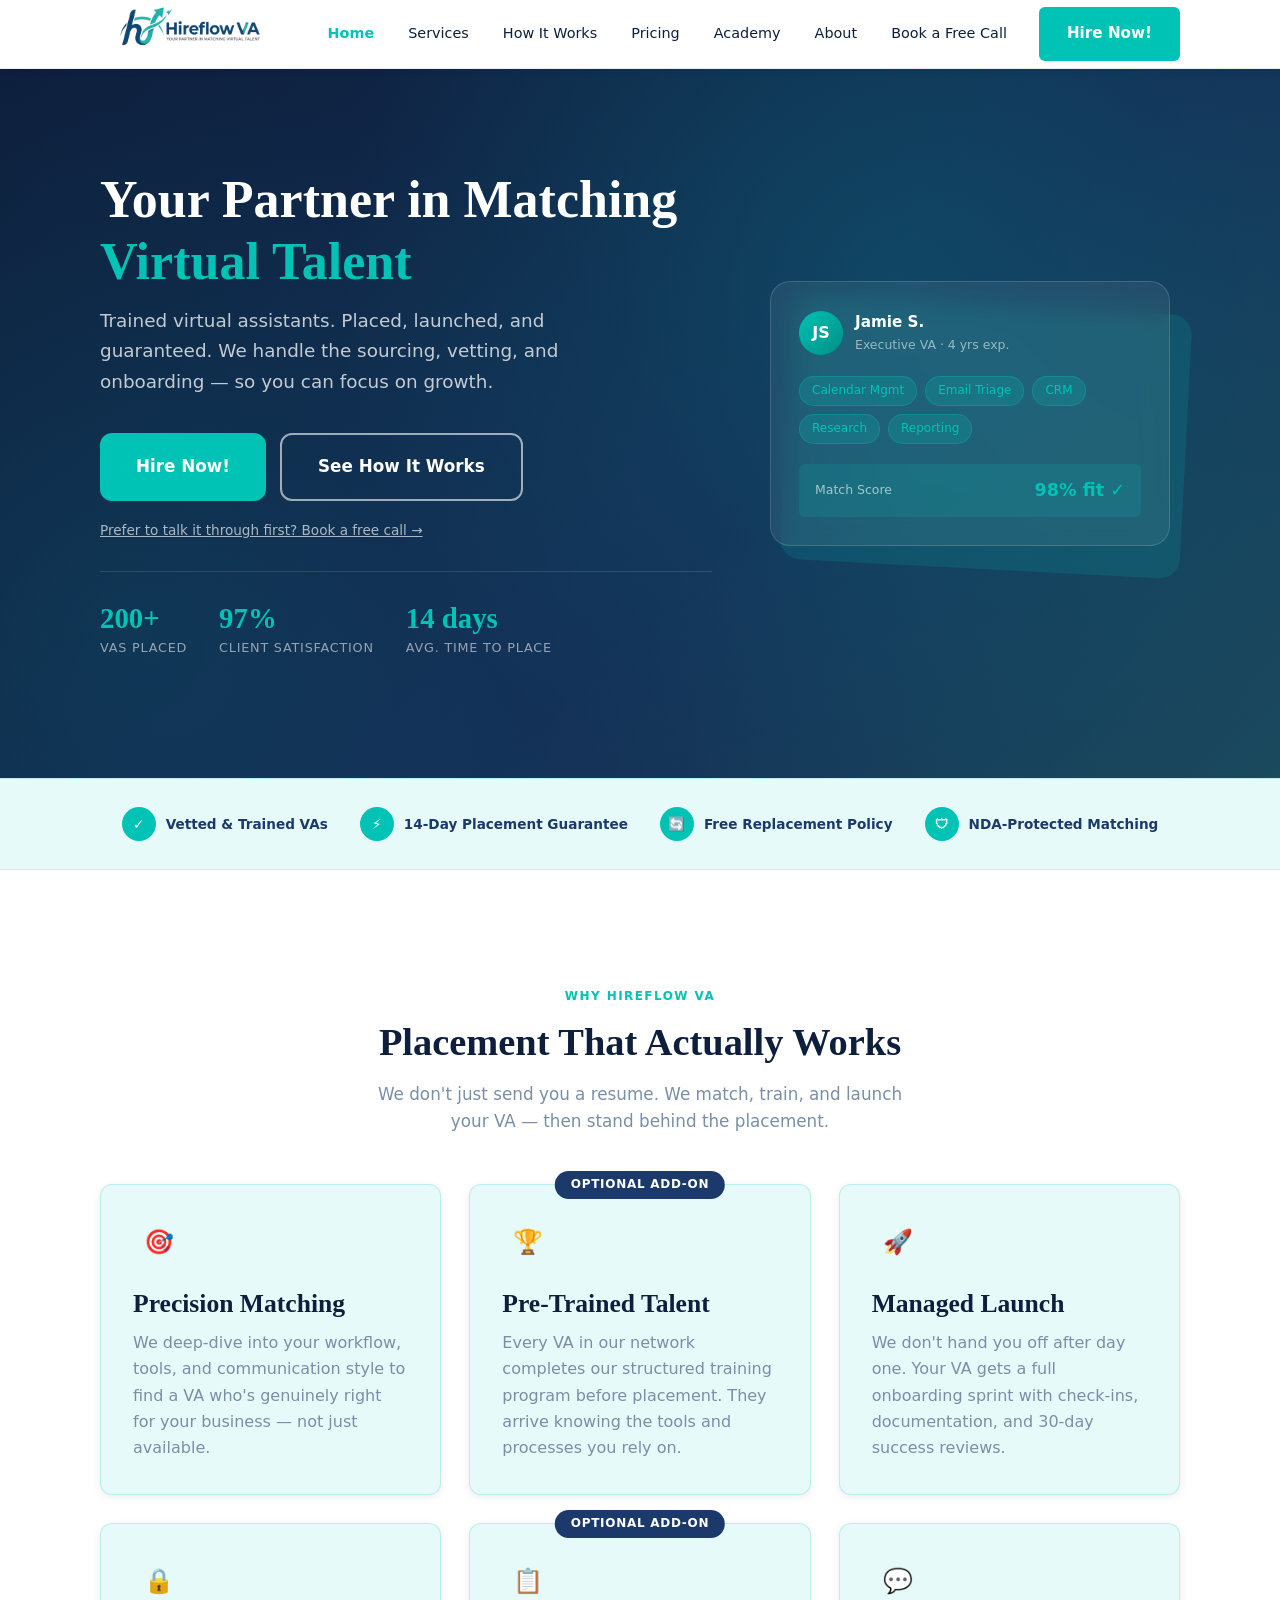
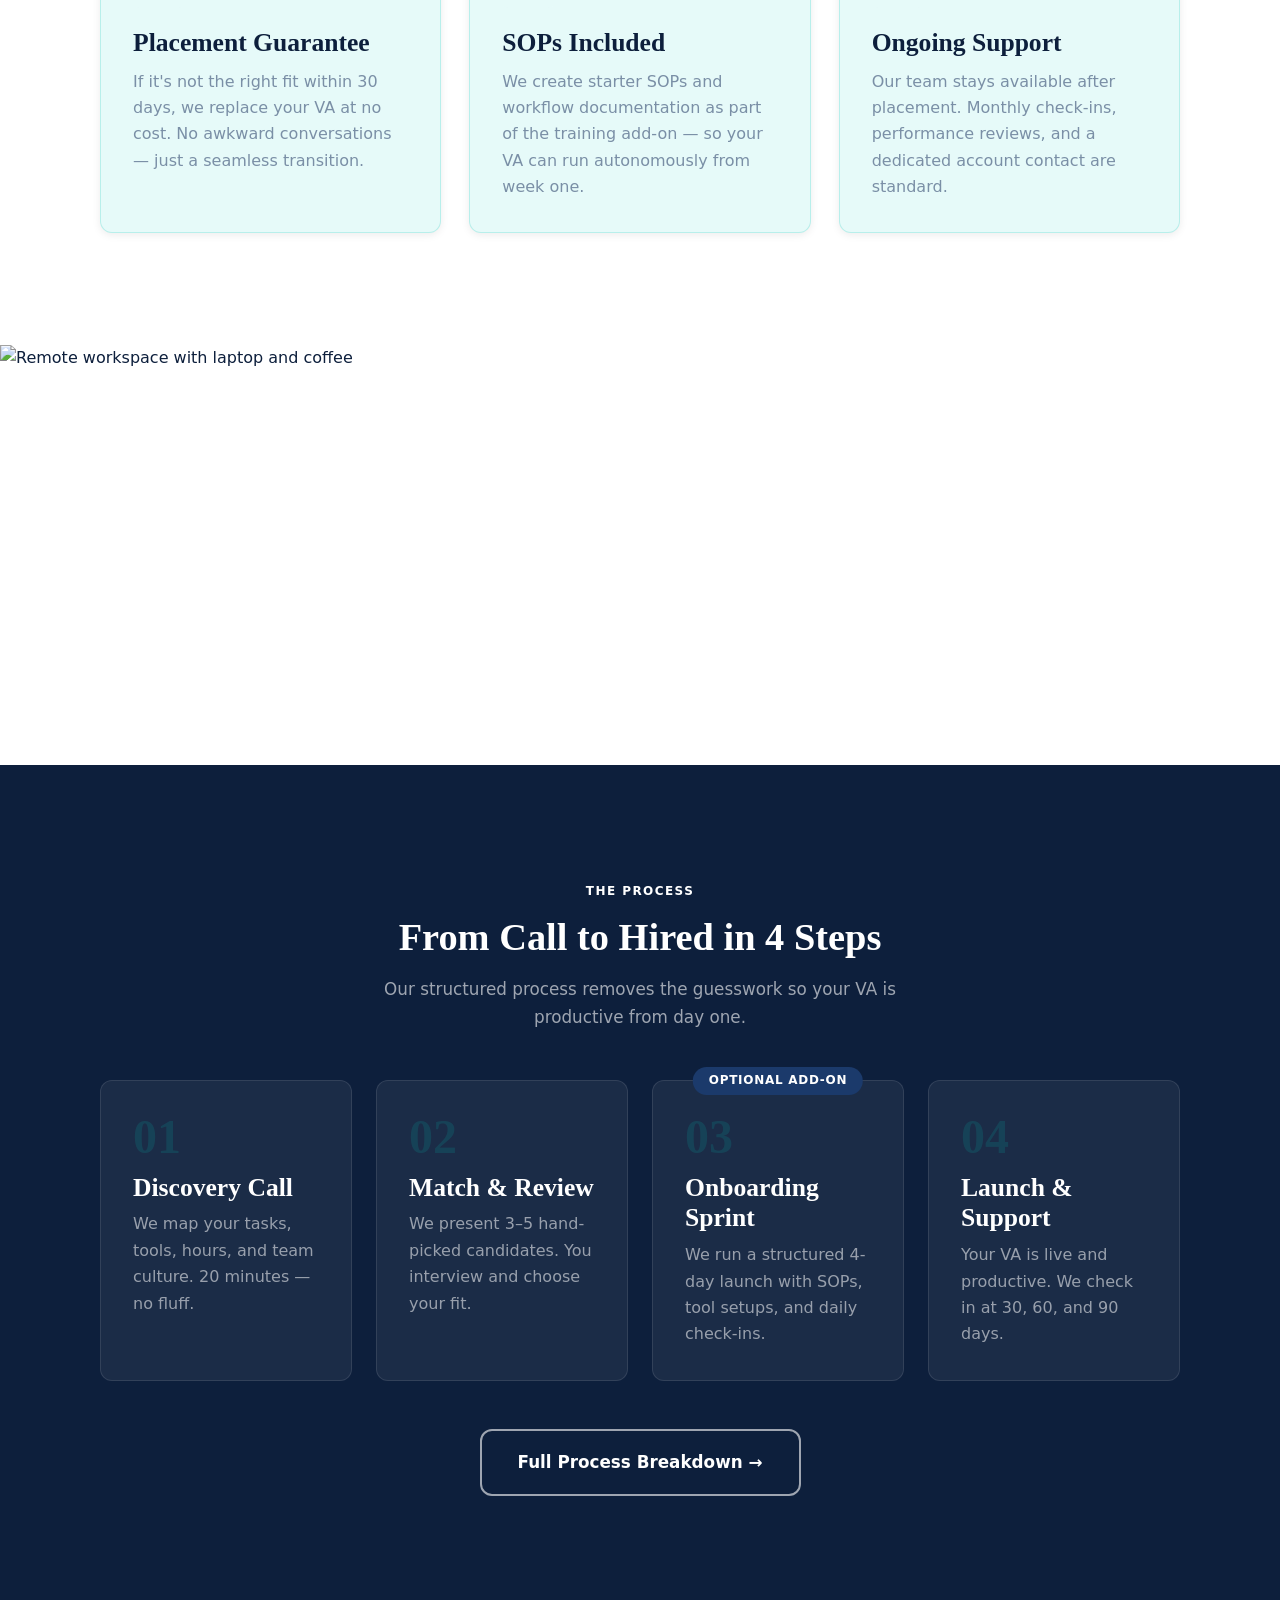
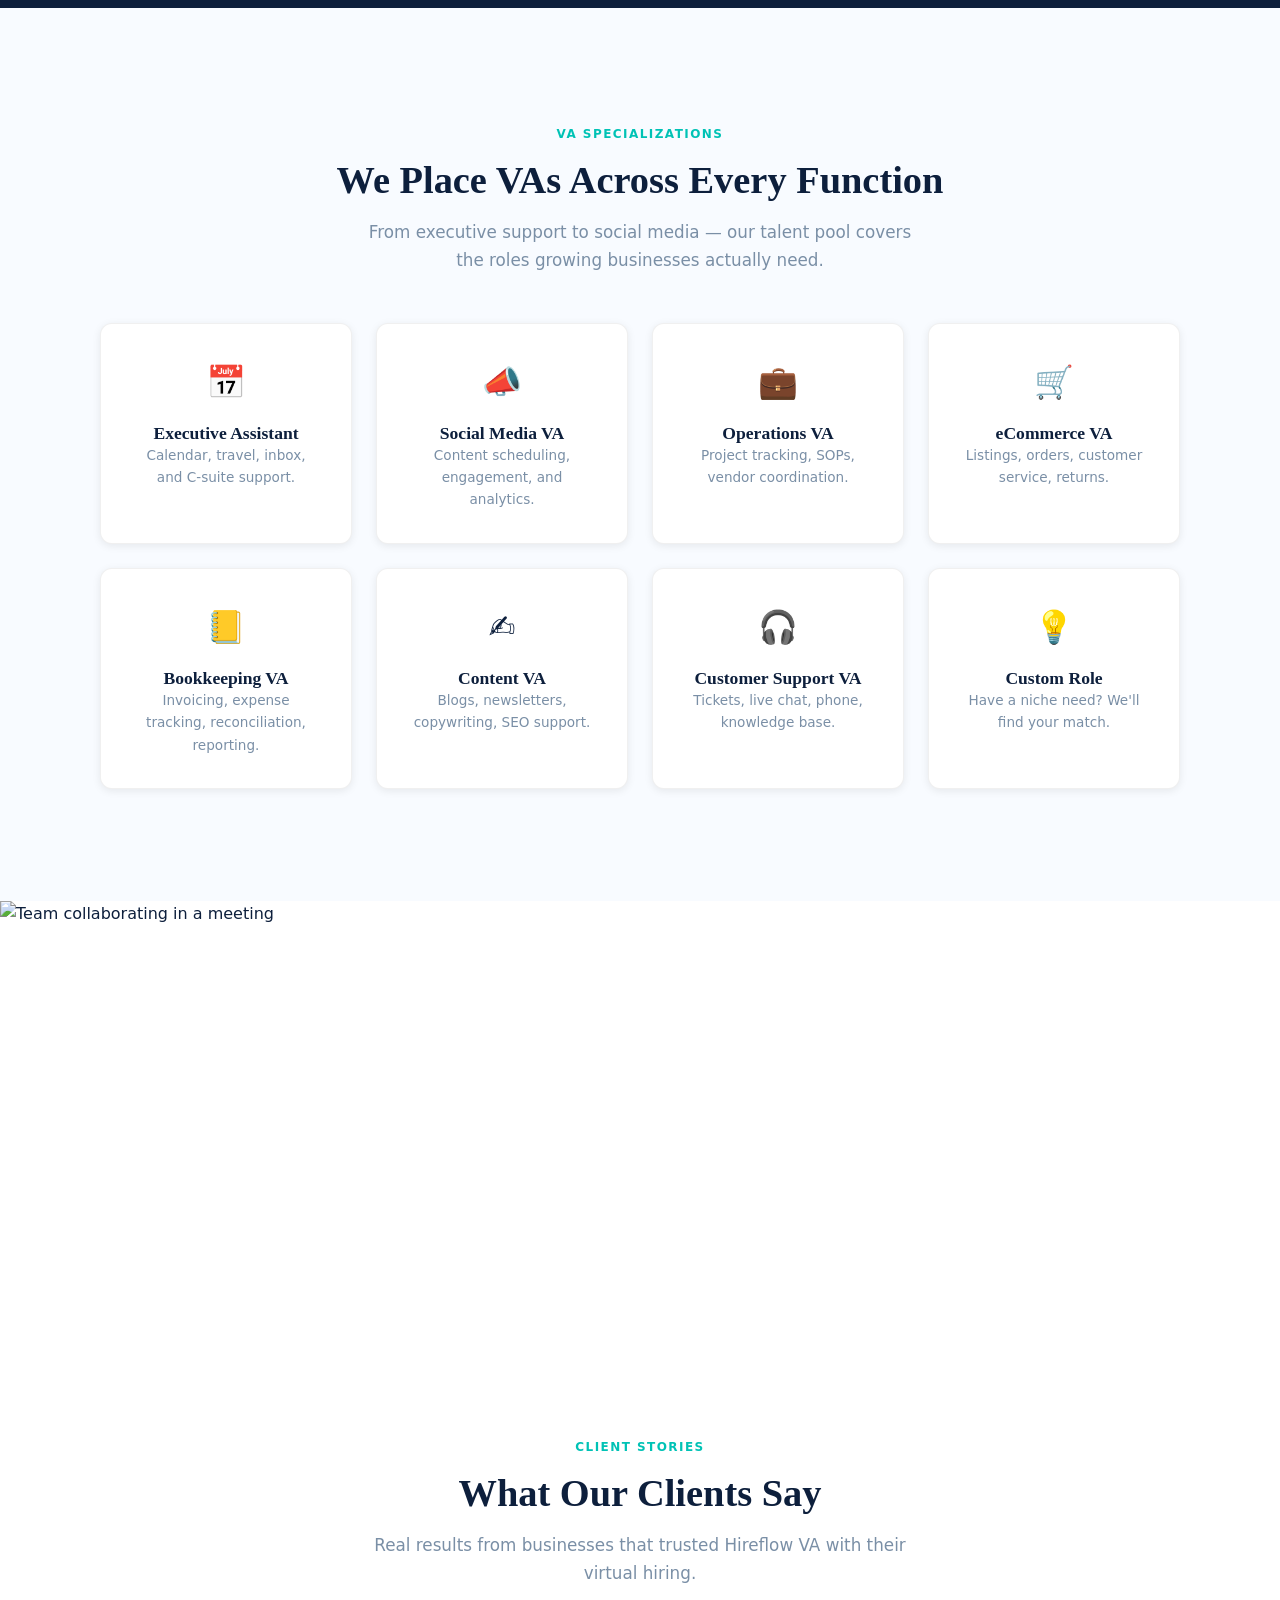
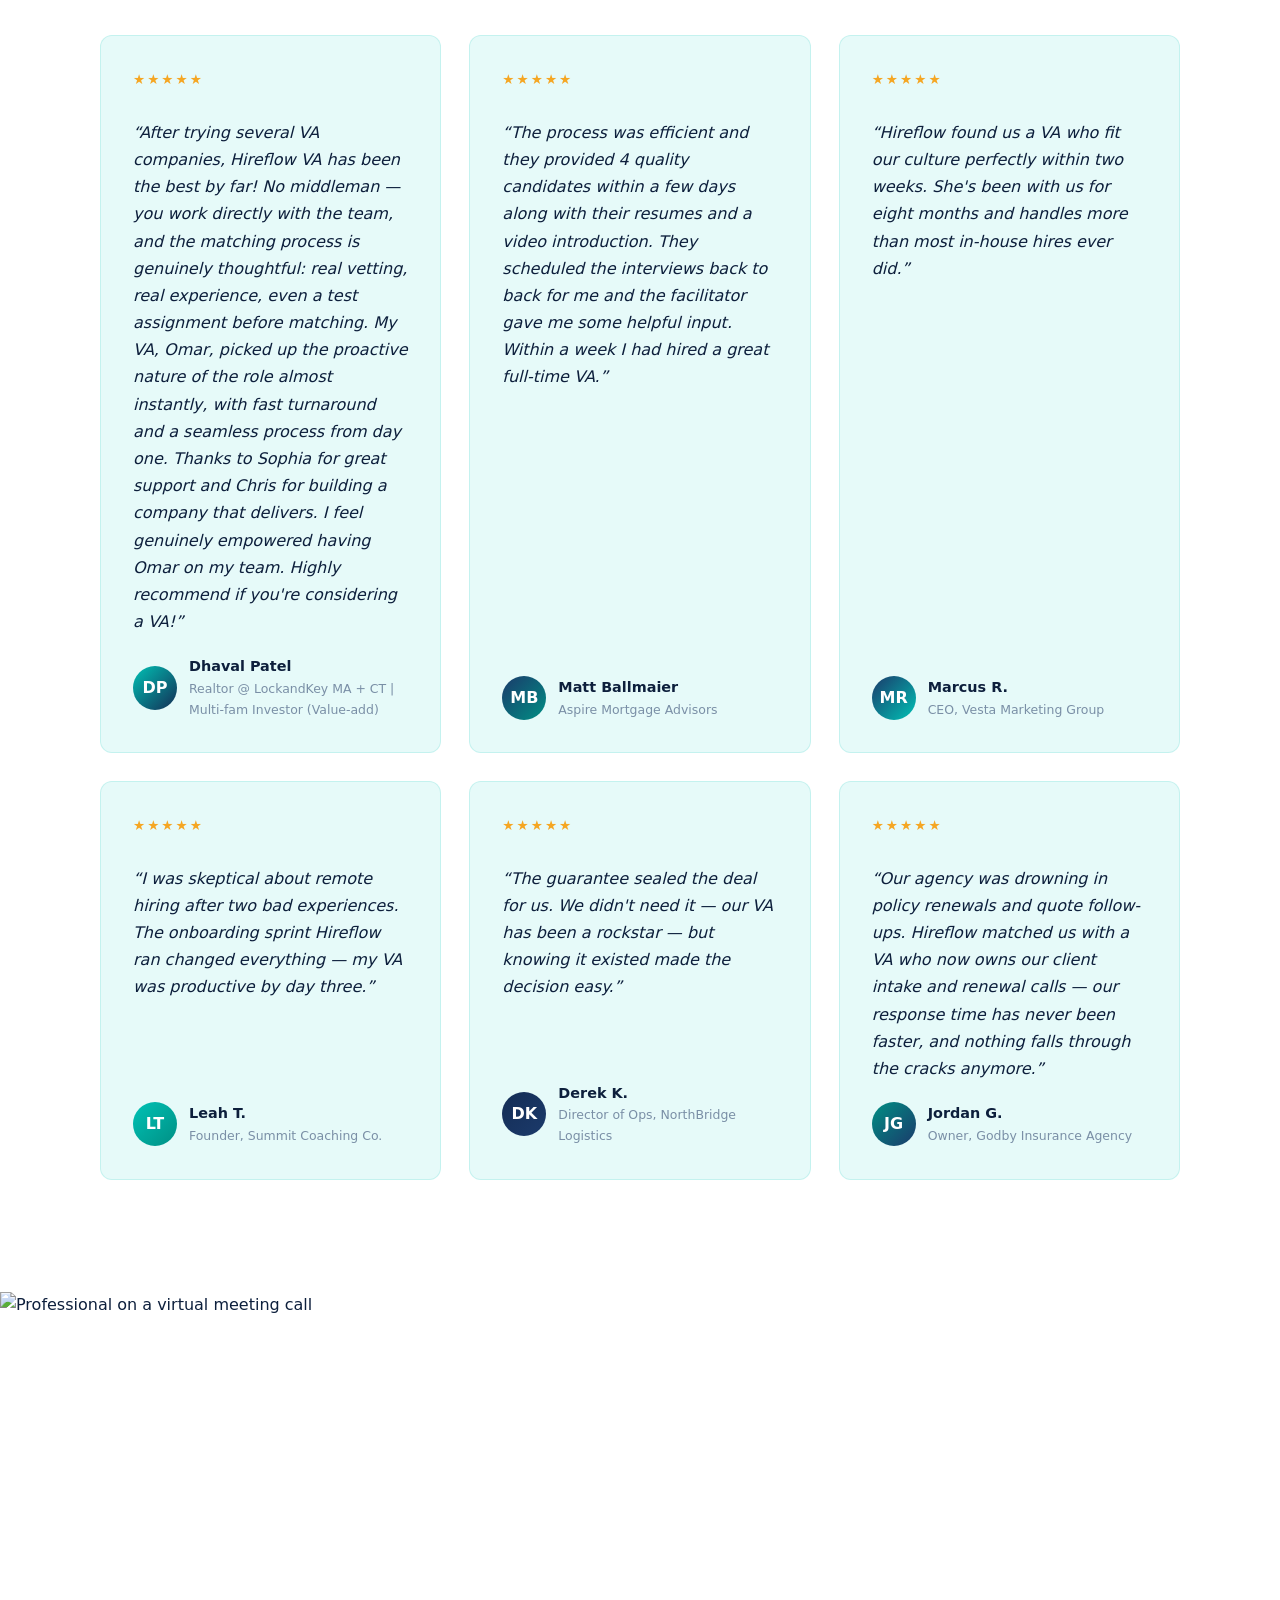
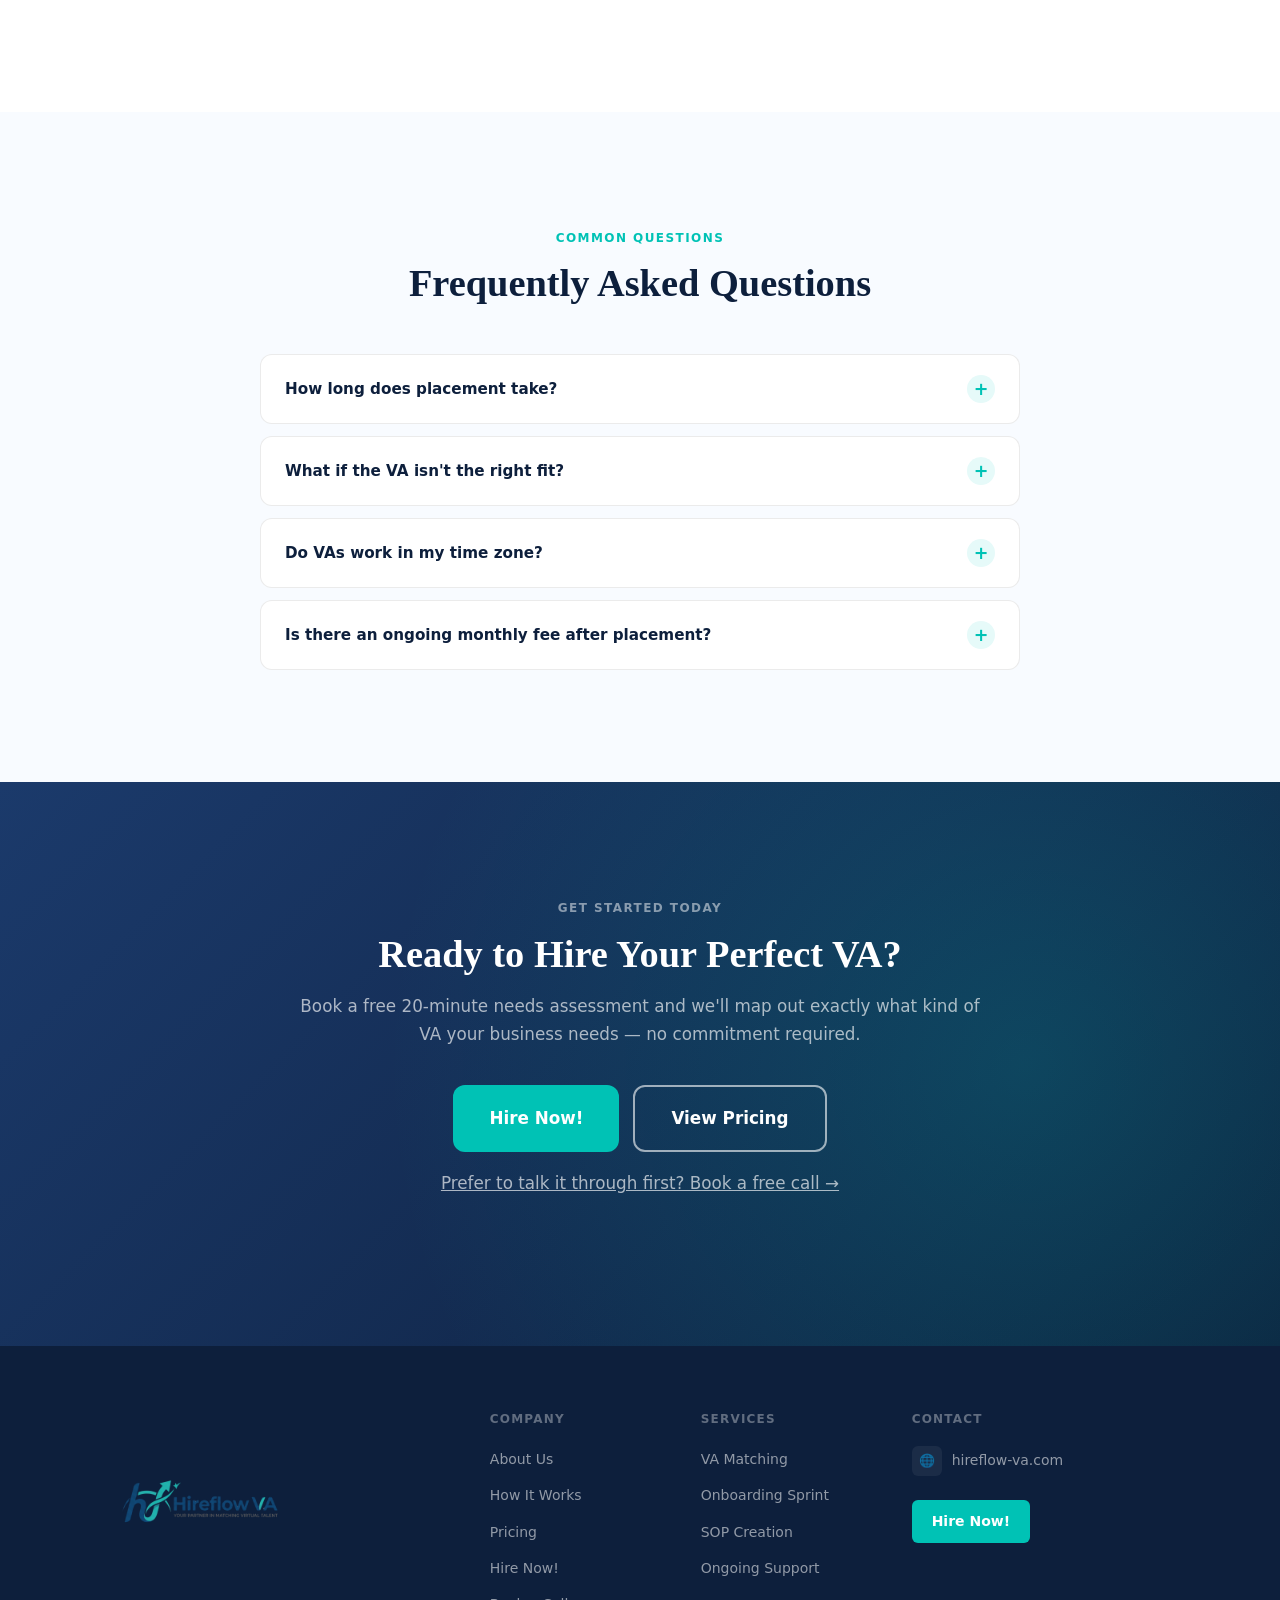
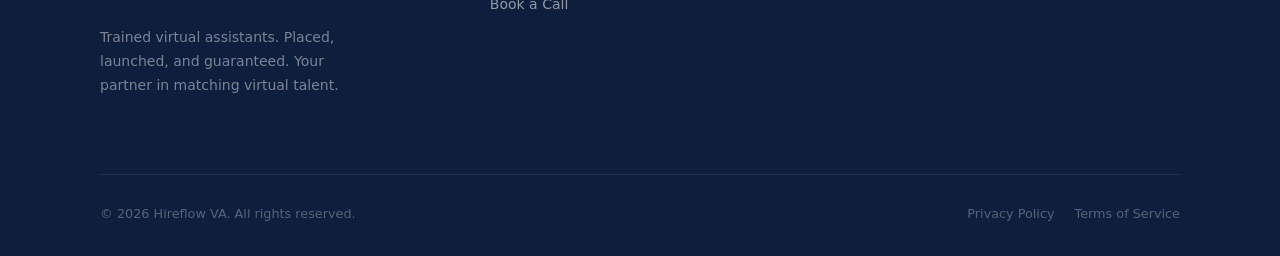
==== commit 92141b93: "Update index.html" ====
--- a/index.html
+++ b/index.html
@@ -218,6 +218,14 @@
     
 
     
+    <!-- ══ SECTION IMAGE ═══════════════════════════════════════ -->
+<div style="width:100%;max-height:420px;overflow:hidden;">
+  <img src="https://images.unsplash.com/photo-1499750310107-5fef28a66643?w=1400&h=500&fit=crop&crop=center&q=80" 
+       alt="Remote workspace with laptop and coffee" 
+       style="width:100%;height:420px;object-fit:cover;object-position:center;display:block;" 
+       loading="lazy">
+</div>
+    
     <!-- ══ HOW IT WORKS (teaser) ══════════════════════════════════ -->
     <section class="section hiw" id="how-it-works" aria-labelledby="hiw-heading">
       <div class="container">
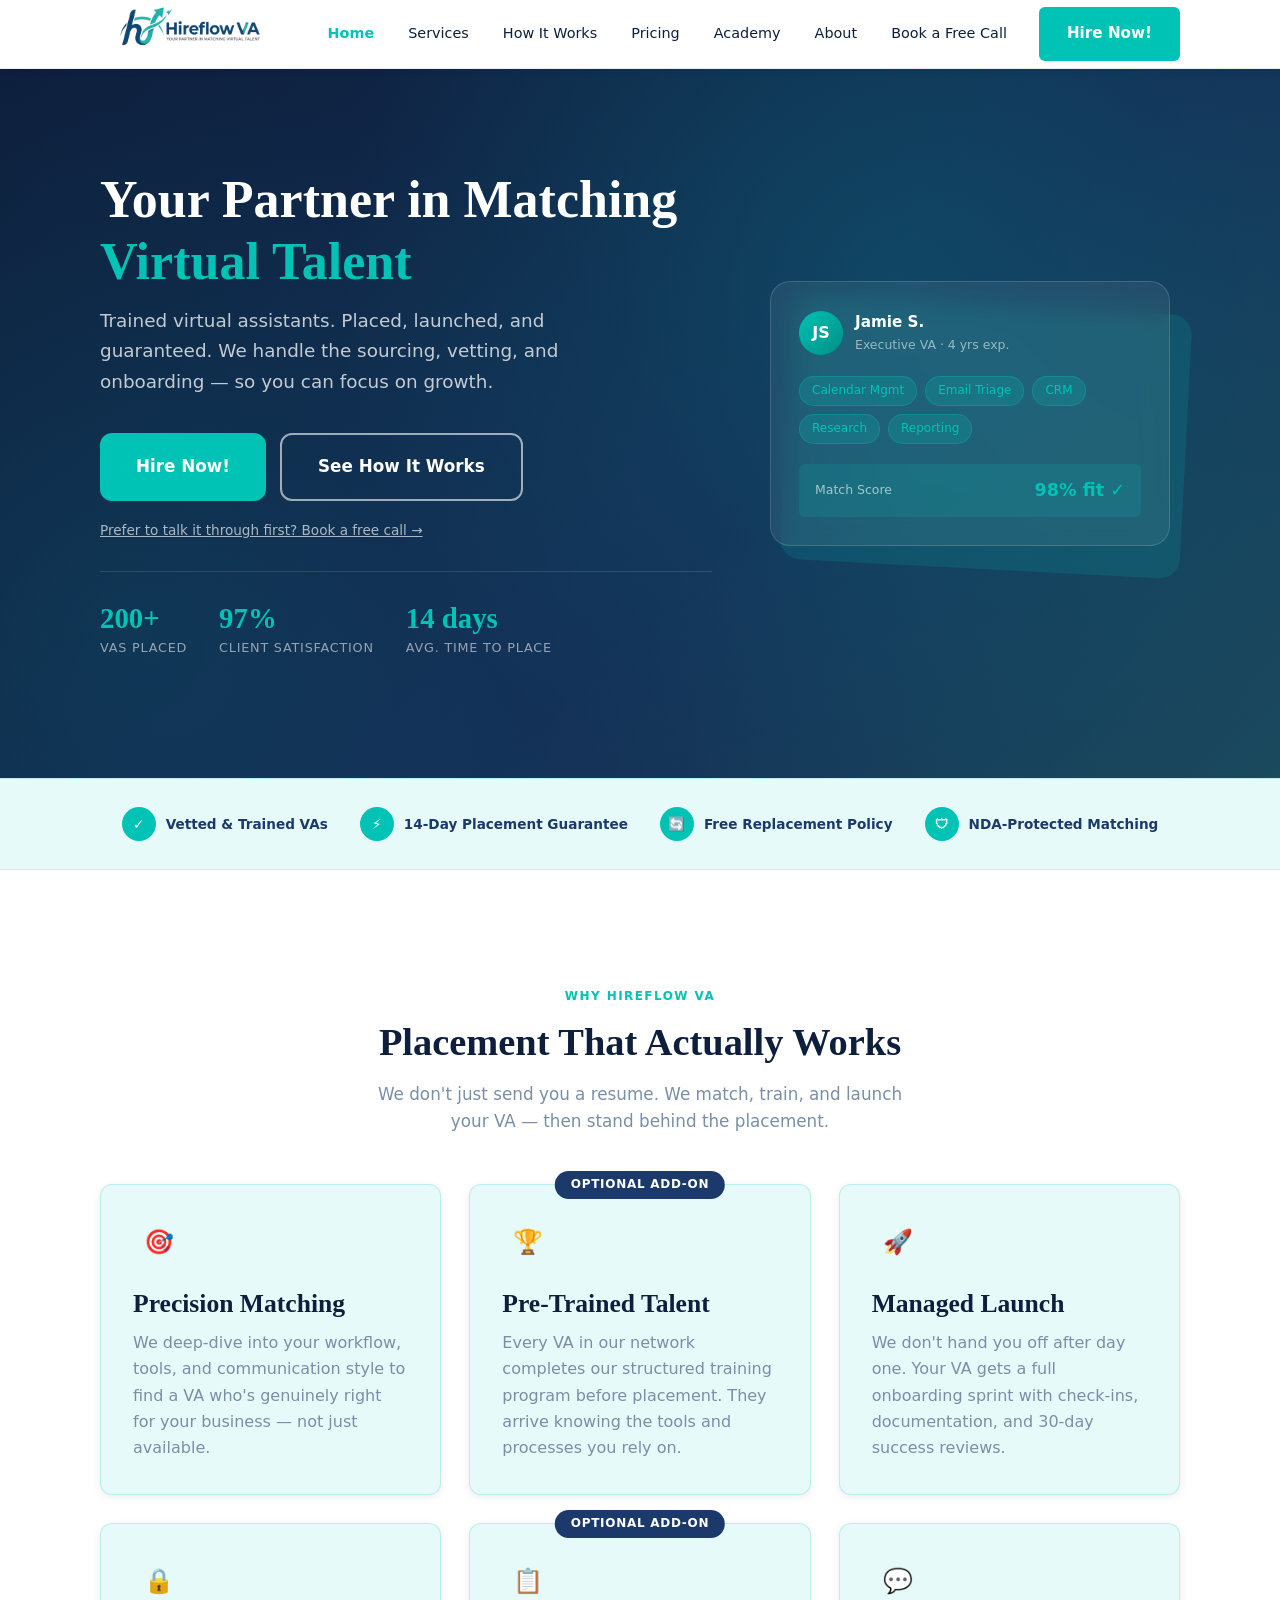
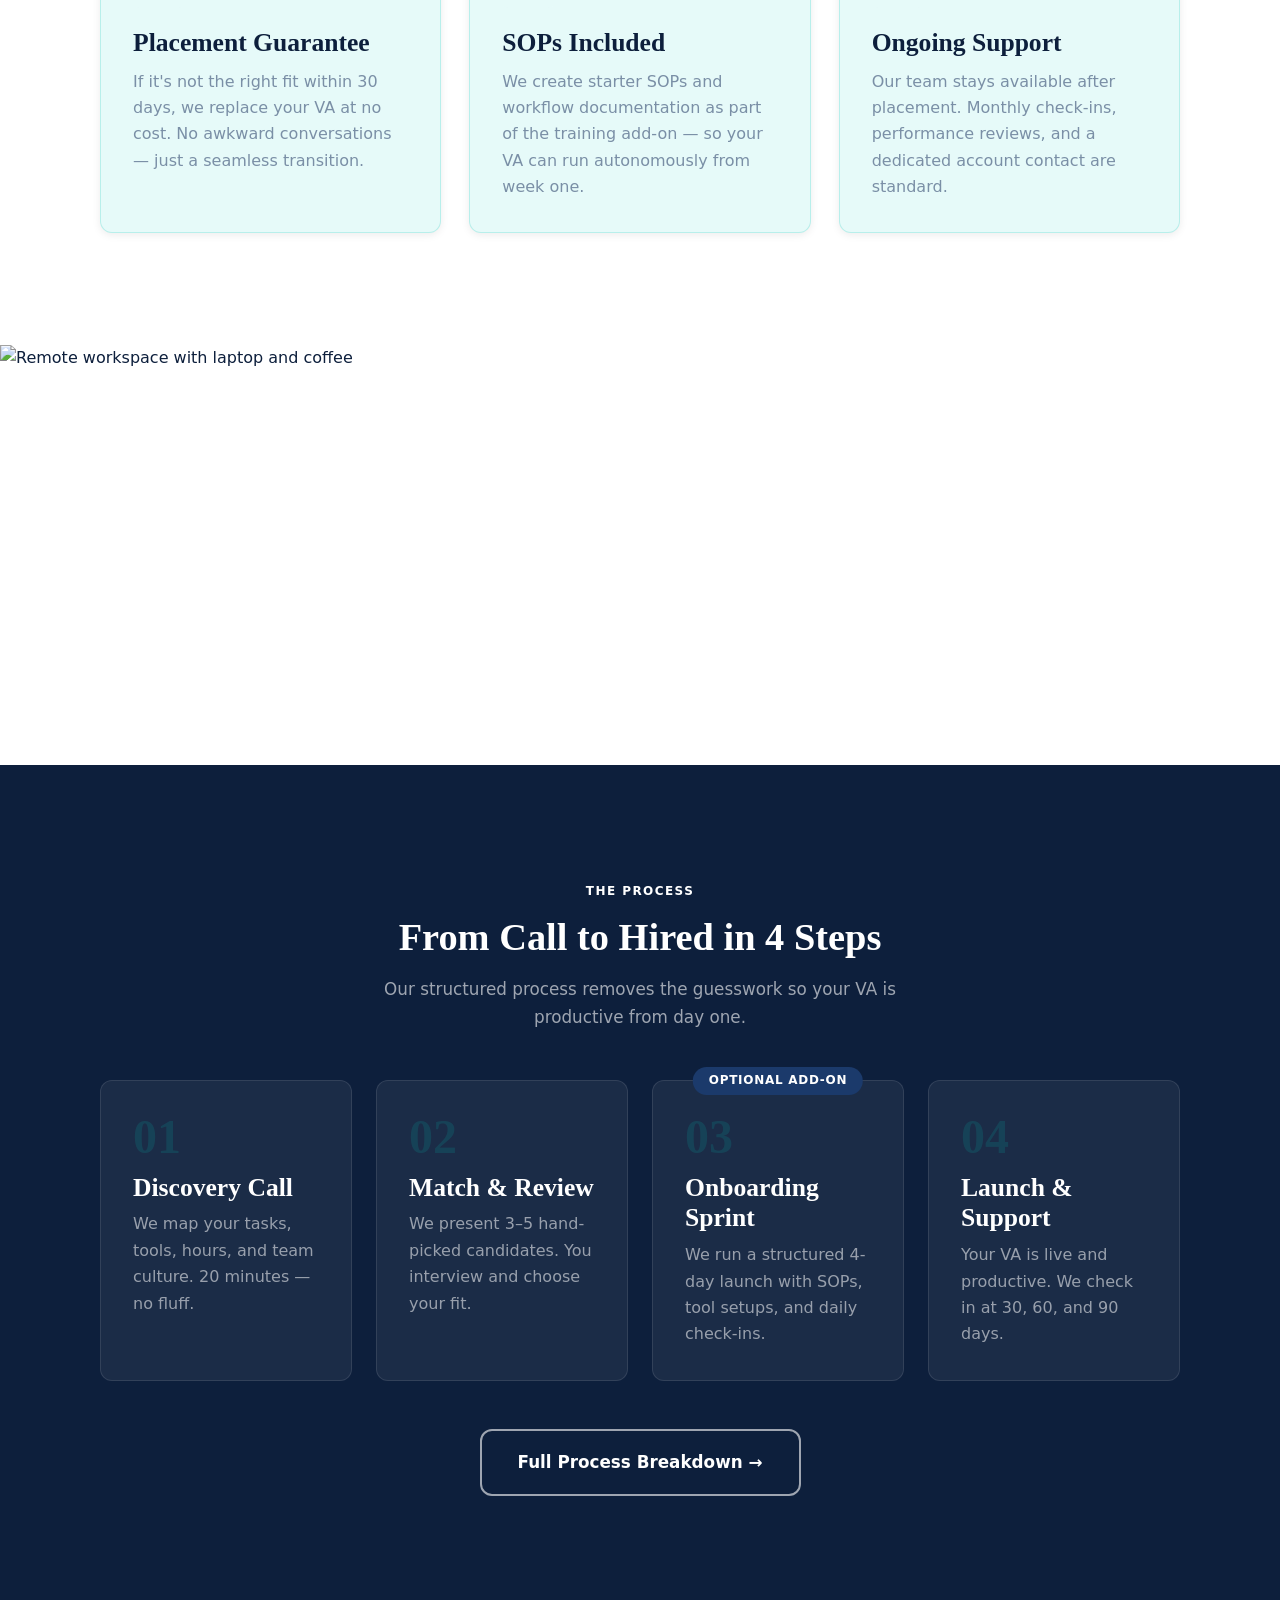
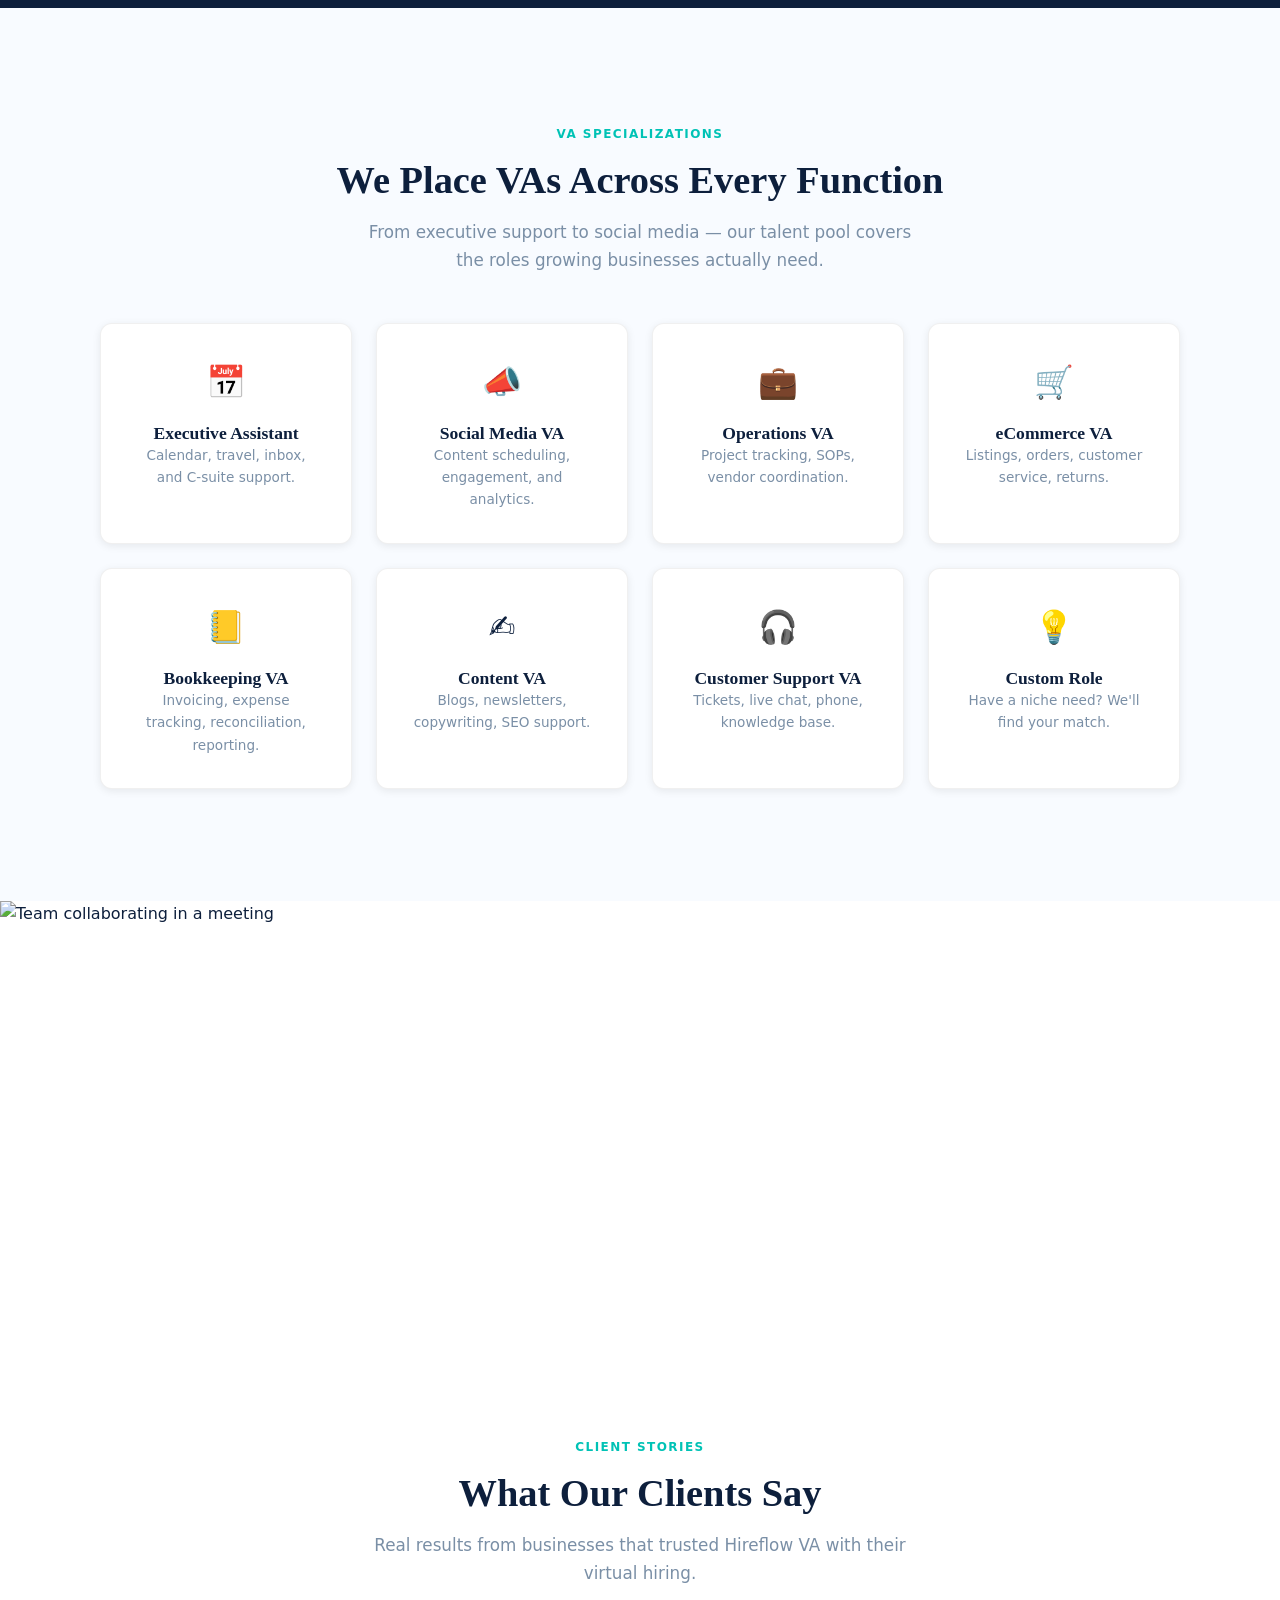
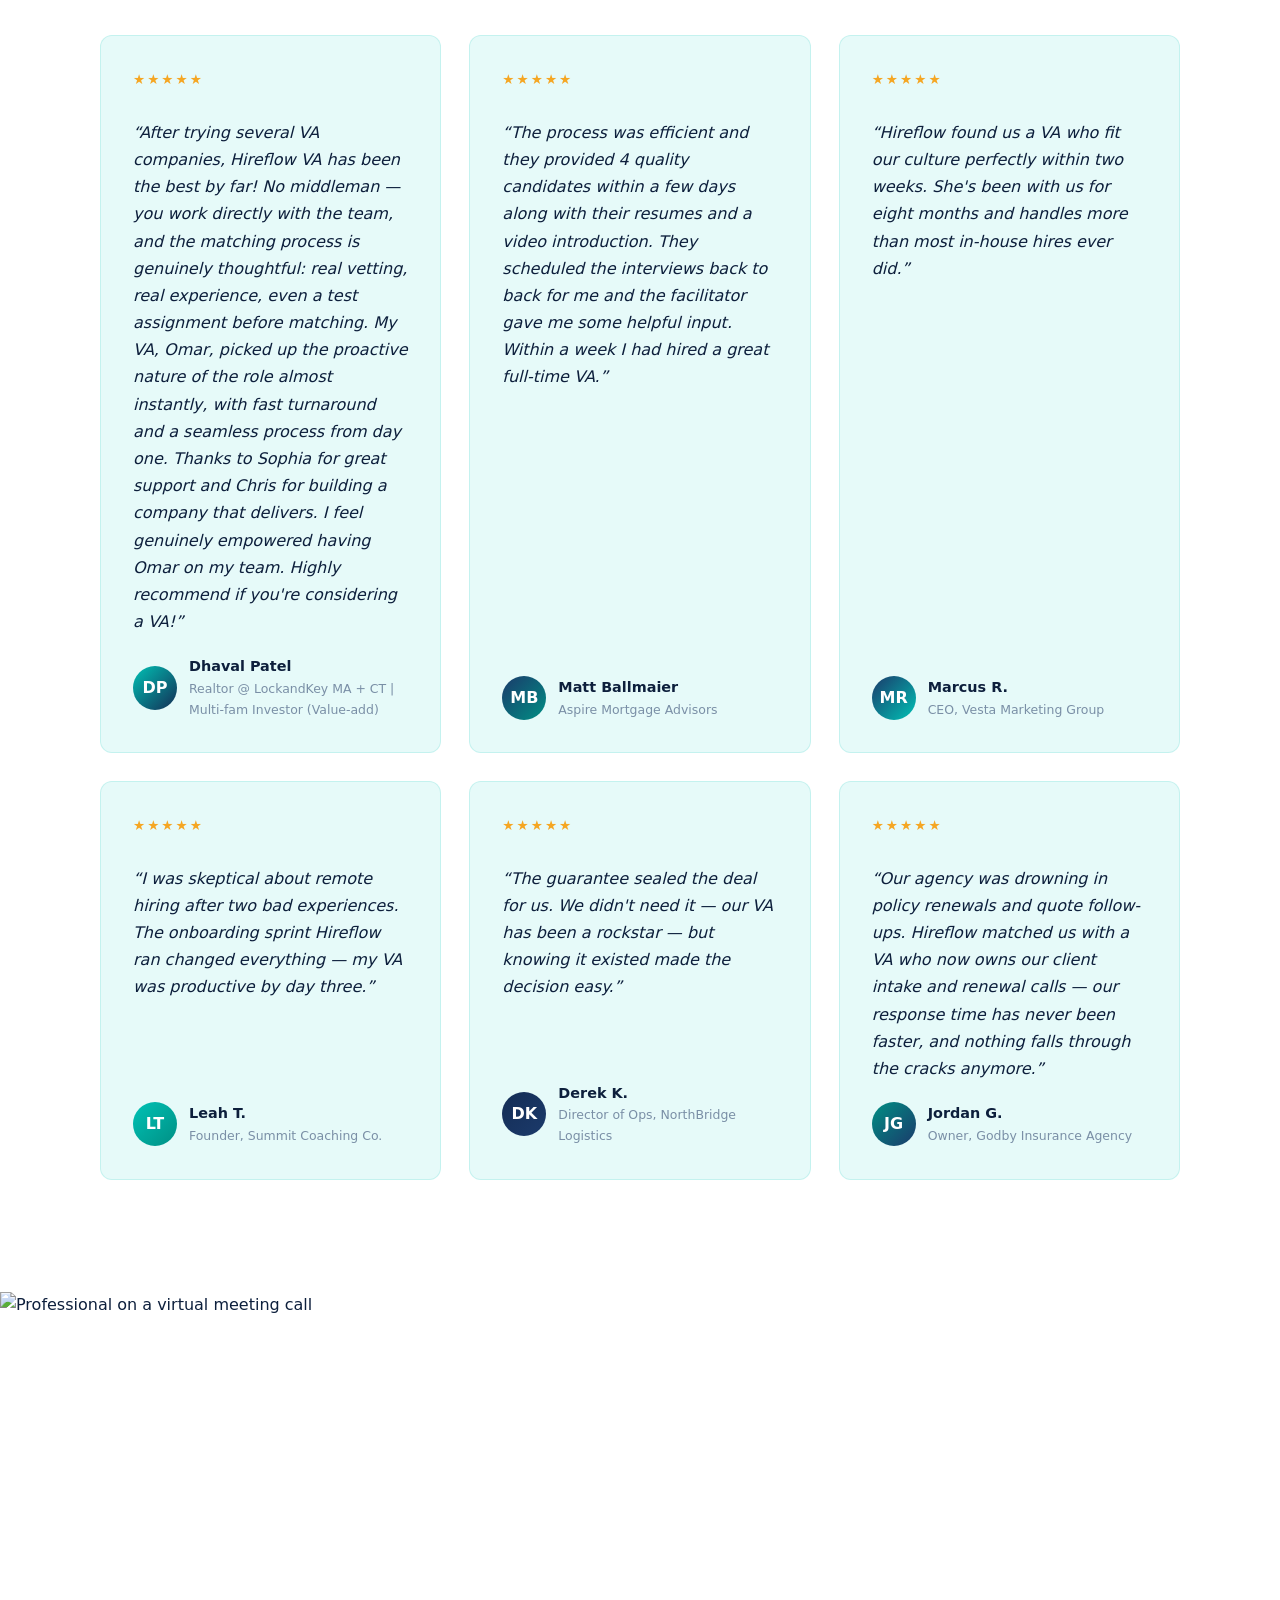
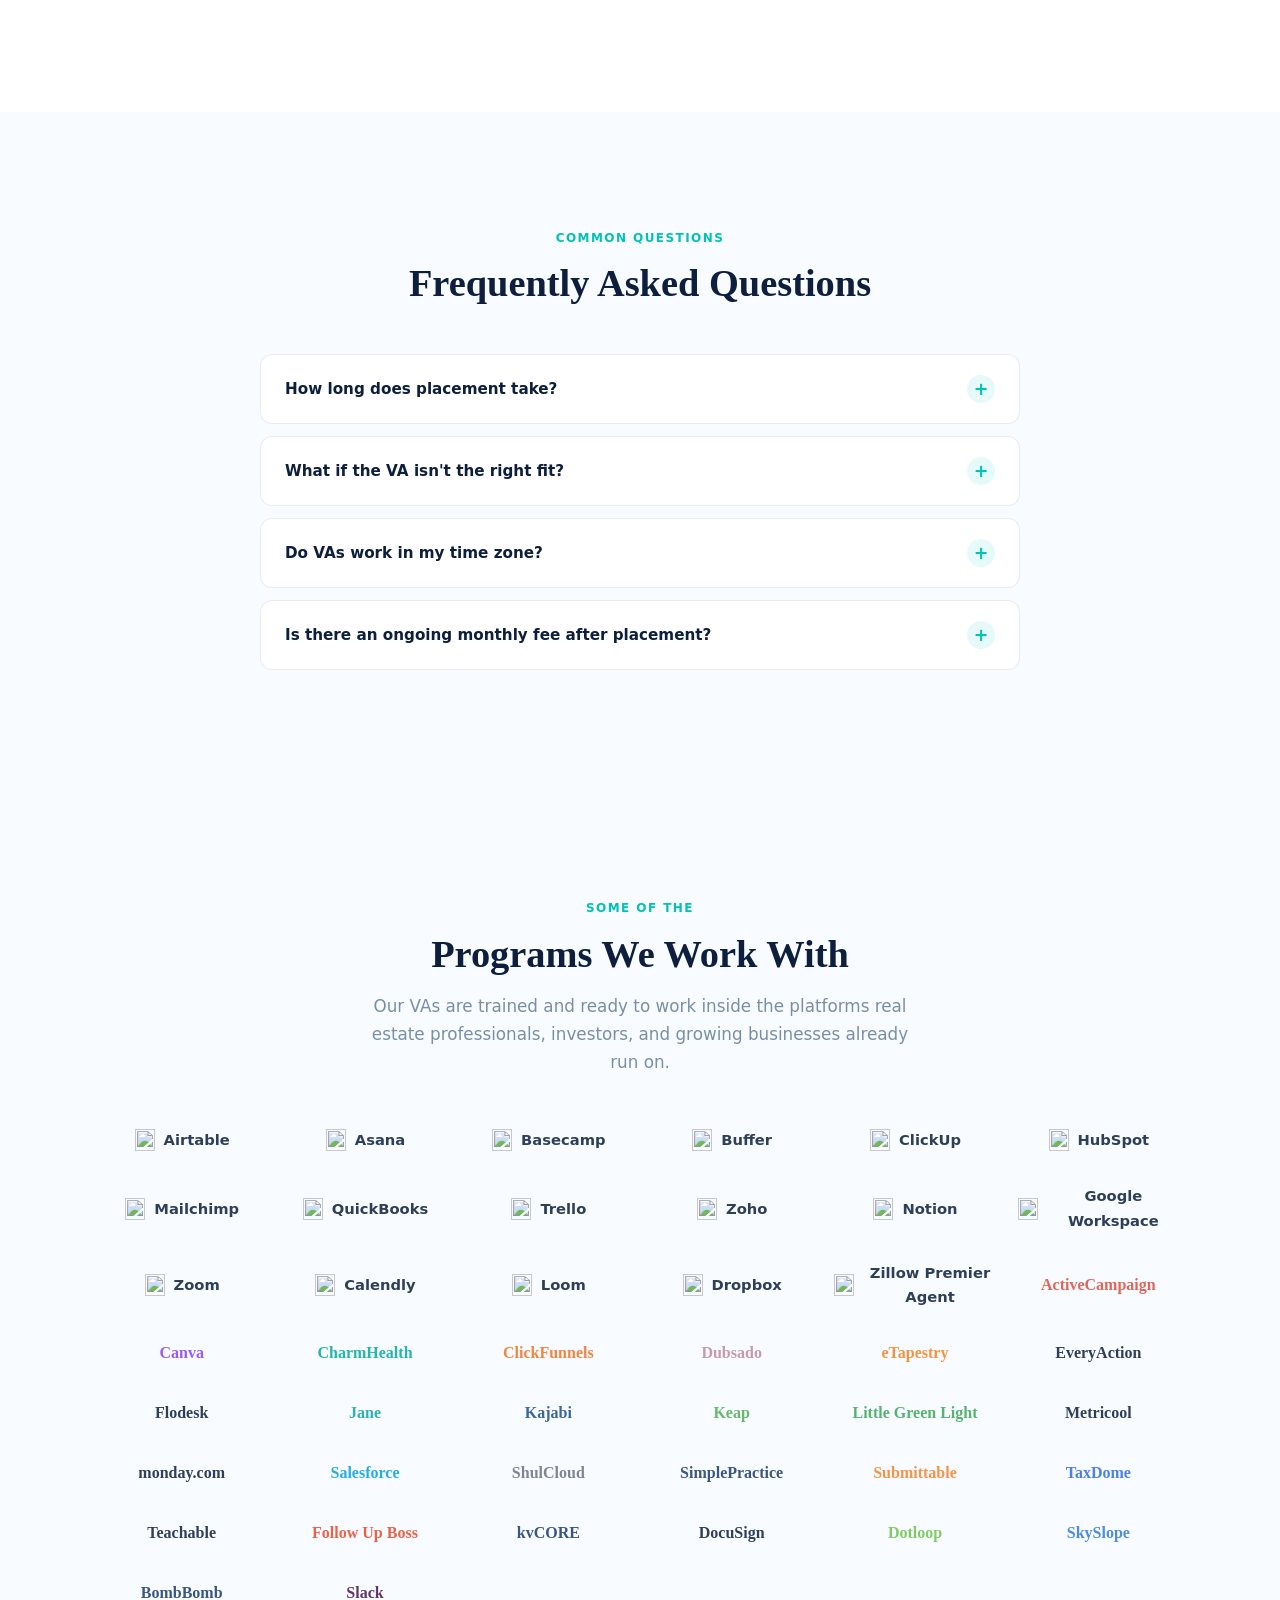
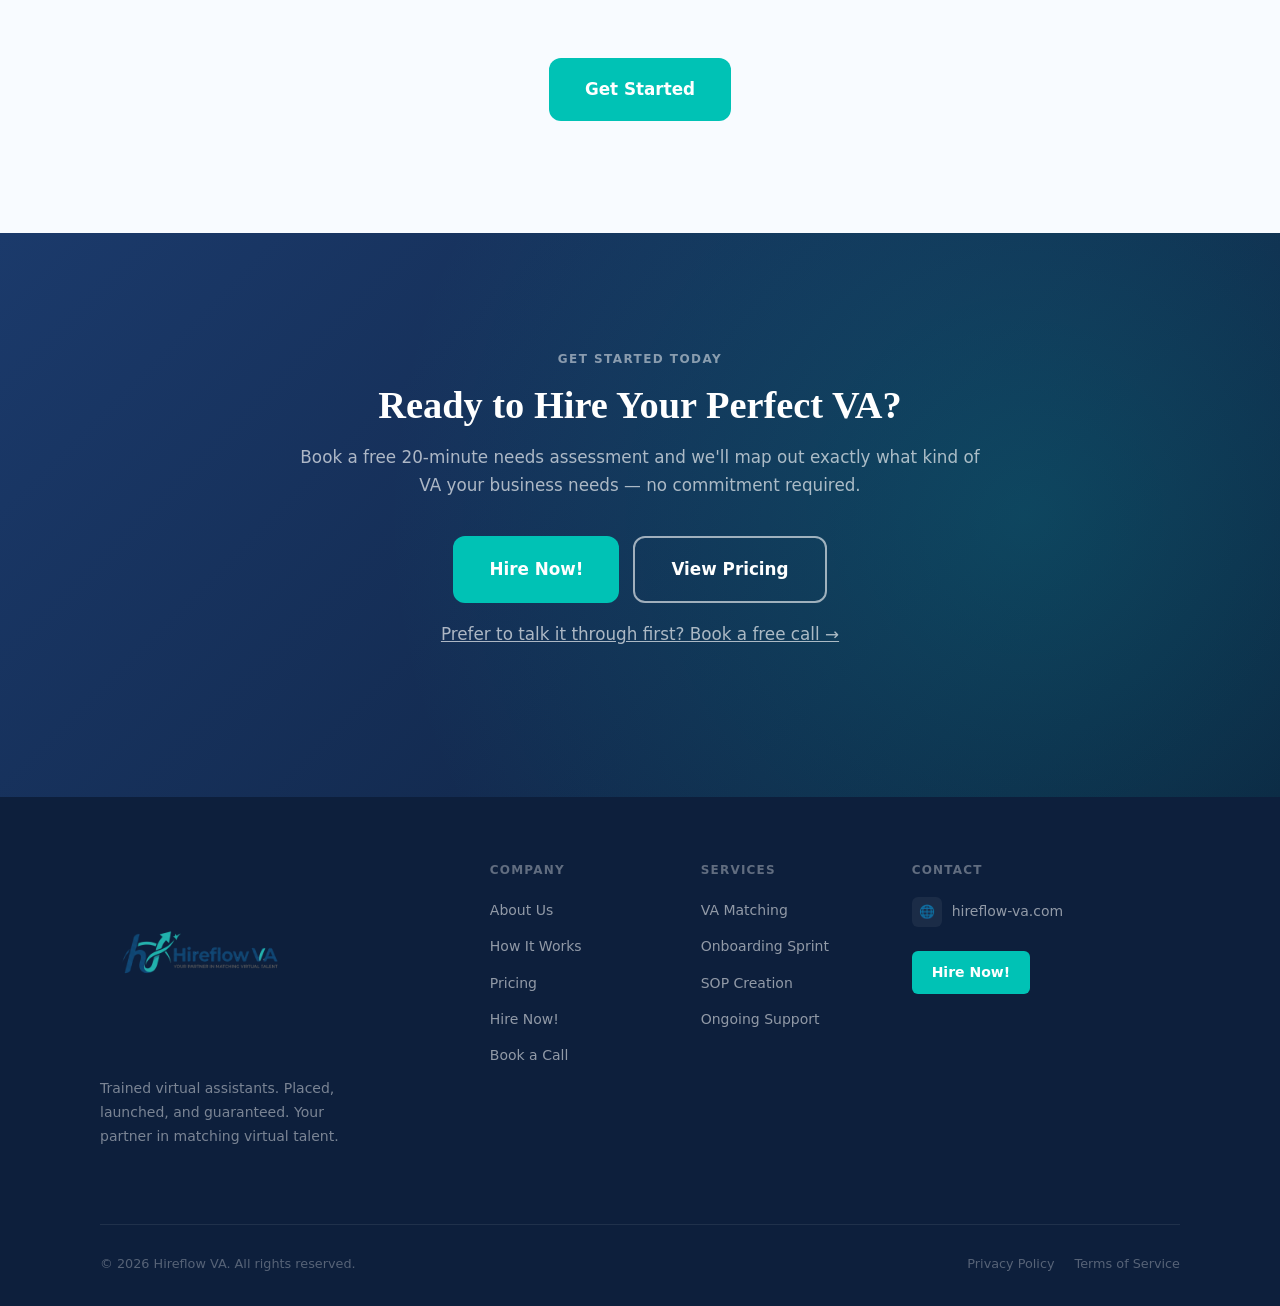
==== commit 3322310c: "Update index.html" ====
--- a/index.html
+++ b/index.html
@@ -18,6 +18,13 @@
   <link rel="canonical" href="https://hireflow-va.com/" />
   <link rel="icon" href="data:image/svg+xml,<svg xmlns='http://www.w3.org/2000/svg' viewBox='0 0 32 32'><rect width='32' height='32' rx='6' fill='%2300C2B5'/><text x='5' y='24' font-size='20' font-weight='800' fill='white' font-family='system-ui'>H</text></svg>" />
   <link rel="stylesheet" href="styles.css" />
+  <style>
+    .tools-grid { display: grid; grid-template-columns: repeat(auto-fill, minmax(150px, 1fr)); gap: 28px 20px; margin: 48px 0; align-items: center; }
+    .tool-logo { display: flex; align-items: center; justify-content: center; gap: 8px; min-height: 32px; font-weight: 600; font-size: 0.92rem; color: var(--dark-navy); opacity: 0.85; transition: opacity 0.2s ease; text-align: center; }
+    .tool-logo:hover { opacity: 1; }
+    .tool-logo img { height: 22px; width: auto; max-width: 100%; flex-shrink: 0; }
+    .tool-logo--text { font-family: var(--font-heading); font-size: 1rem; }
+  </style>
   
    <!-- Meta Pixel Code -->
 <script>
@@ -487,6 +494,66 @@
       </div>
     </section>
 
+    <!-- ══ TOOLS WE WORK WITH ══════════════════════════════════════ -->
+    <section class="section bg-light tools-section" aria-labelledby="tools-heading">
+      <div class="container">
+        <div class="centered">
+          <span class="section-label">Some Of The</span>
+          <h2 class="section-heading" id="tools-heading">Programs We Work With</h2>
+          <p class="section-sub">Our VAs are trained and ready to work inside the platforms real estate professionals, investors, and growing businesses already run on.</p>
+        </div>
+        <div class="tools-grid">
+          <div class="tool-logo"><img src="https://cdn.simpleicons.org/airtable" alt="" loading="lazy" width="20" height="20"><span>Airtable</span></div>
+          <div class="tool-logo"><img src="https://cdn.simpleicons.org/asana" alt="" loading="lazy" width="20" height="20"><span>Asana</span></div>
+          <div class="tool-logo"><img src="https://cdn.simpleicons.org/basecamp" alt="" loading="lazy" width="20" height="20"><span>Basecamp</span></div>
+          <div class="tool-logo"><img src="https://cdn.simpleicons.org/buffer" alt="" loading="lazy" width="20" height="20"><span>Buffer</span></div>
+          <div class="tool-logo"><img src="https://cdn.simpleicons.org/clickup" alt="" loading="lazy" width="20" height="20"><span>ClickUp</span></div>
+          <div class="tool-logo"><img src="https://cdn.simpleicons.org/hubspot" alt="" loading="lazy" width="20" height="20"><span>HubSpot</span></div>
+          <div class="tool-logo"><img src="https://cdn.simpleicons.org/mailchimp" alt="" loading="lazy" width="20" height="20"><span>Mailchimp</span></div>
+          <div class="tool-logo"><img src="https://cdn.simpleicons.org/quickbooks" alt="" loading="lazy" width="20" height="20"><span>QuickBooks</span></div>
+          <div class="tool-logo"><img src="https://cdn.simpleicons.org/trello" alt="" loading="lazy" width="20" height="20"><span>Trello</span></div>
+          <div class="tool-logo"><img src="https://cdn.simpleicons.org/zoho" alt="" loading="lazy" width="20" height="20"><span>Zoho</span></div>
+          <div class="tool-logo"><img src="https://cdn.simpleicons.org/notion" alt="" loading="lazy" width="20" height="20"><span>Notion</span></div>
+          <div class="tool-logo"><img src="https://cdn.simpleicons.org/google" alt="" loading="lazy" width="20" height="20"><span>Google Workspace</span></div>
+          <div class="tool-logo"><img src="https://cdn.simpleicons.org/zoom" alt="" loading="lazy" width="20" height="20"><span>Zoom</span></div>
+          <div class="tool-logo"><img src="https://cdn.simpleicons.org/calendly" alt="" loading="lazy" width="20" height="20"><span>Calendly</span></div>
+          <div class="tool-logo"><img src="https://cdn.simpleicons.org/loom" alt="" loading="lazy" width="20" height="20"><span>Loom</span></div>
+          <div class="tool-logo"><img src="https://cdn.simpleicons.org/dropbox" alt="" loading="lazy" width="20" height="20"><span>Dropbox</span></div>
+          <div class="tool-logo"><img src="https://cdn.simpleicons.org/zillow" alt="" loading="lazy" width="20" height="20"><span>Zillow Premier Agent</span></div>
+          <div class="tool-logo tool-logo--text" style="color:#DB4D3F;">ActiveCampaign</div>
+          <div class="tool-logo tool-logo--text" style="color:#8B3DFF;">Canva</div>
+          <div class="tool-logo tool-logo--text" style="color:#00A99D;">CharmHealth</div>
+          <div class="tool-logo tool-logo--text" style="color:#F37121;">ClickFunnels</div>
+          <div class="tool-logo tool-logo--text" style="color:#C08A9E;">Dubsado</div>
+          <div class="tool-logo tool-logo--text" style="color:#F5821F;">eTapestry</div>
+          <div class="tool-logo tool-logo--text" style="color:#0D1F3C;">EveryAction</div>
+          <div class="tool-logo tool-logo--text" style="color:#0D1F3C;">Flodesk</div>
+          <div class="tool-logo tool-logo--text" style="color:#0AA6A6;">Jane</div>
+          <div class="tool-logo tool-logo--text" style="color:#1B4D89;">Kajabi</div>
+          <div class="tool-logo tool-logo--text" style="color:#4CAF50;">Keap</div>
+          <div class="tool-logo tool-logo--text" style="color:#3AA757;">Little Green Light</div>
+          <div class="tool-logo tool-logo--text" style="color:#0D1F3C;">Metricool</div>
+          <div class="tool-logo tool-logo--text" style="color:#0D1F3C;">monday.com</div>
+          <div class="tool-logo tool-logo--text" style="color:#00A1E0;">Salesforce</div>
+          <div class="tool-logo tool-logo--text" style="color:#6B7280;">ShulCloud</div>
+          <div class="tool-logo tool-logo--text" style="color:#1B3A6B;">SimplePractice</div>
+          <div class="tool-logo tool-logo--text" style="color:#F5822A;">Submittable</div>
+          <div class="tool-logo tool-logo--text" style="color:#2D6CDF;">TaxDome</div>
+          <div class="tool-logo tool-logo--text" style="color:#0D1F3C;">Teachable</div>
+          <div class="tool-logo tool-logo--text" style="color:#E8492A;">Follow Up Boss</div>
+          <div class="tool-logo tool-logo--text" style="color:#1B3A6B;">kvCORE</div>
+          <div class="tool-logo tool-logo--text" style="color:#0D1F3C;">DocuSign</div>
+          <div class="tool-logo tool-logo--text" style="color:#6DC24B;">Dotloop</div>
+          <div class="tool-logo tool-logo--text" style="color:#2E7CD6;">SkySlope</div>
+          <div class="tool-logo tool-logo--text" style="color:#1B3A6B;">BombBomb</div>
+          <div class="tool-logo tool-logo--text" style="color:#4A154B;">Slack</div>
+        </div>
+        <div class="centered">
+          <a href="get-started.html" class="btn btn-primary btn-lg">Get Started</a>
+        </div>
+      </div>
+    </section>
+
     <!-- ══ CTA ════════════════════════════════════════════════════ -->
     <section class="section cta-section" aria-label="Call to action">
       <div class="container">
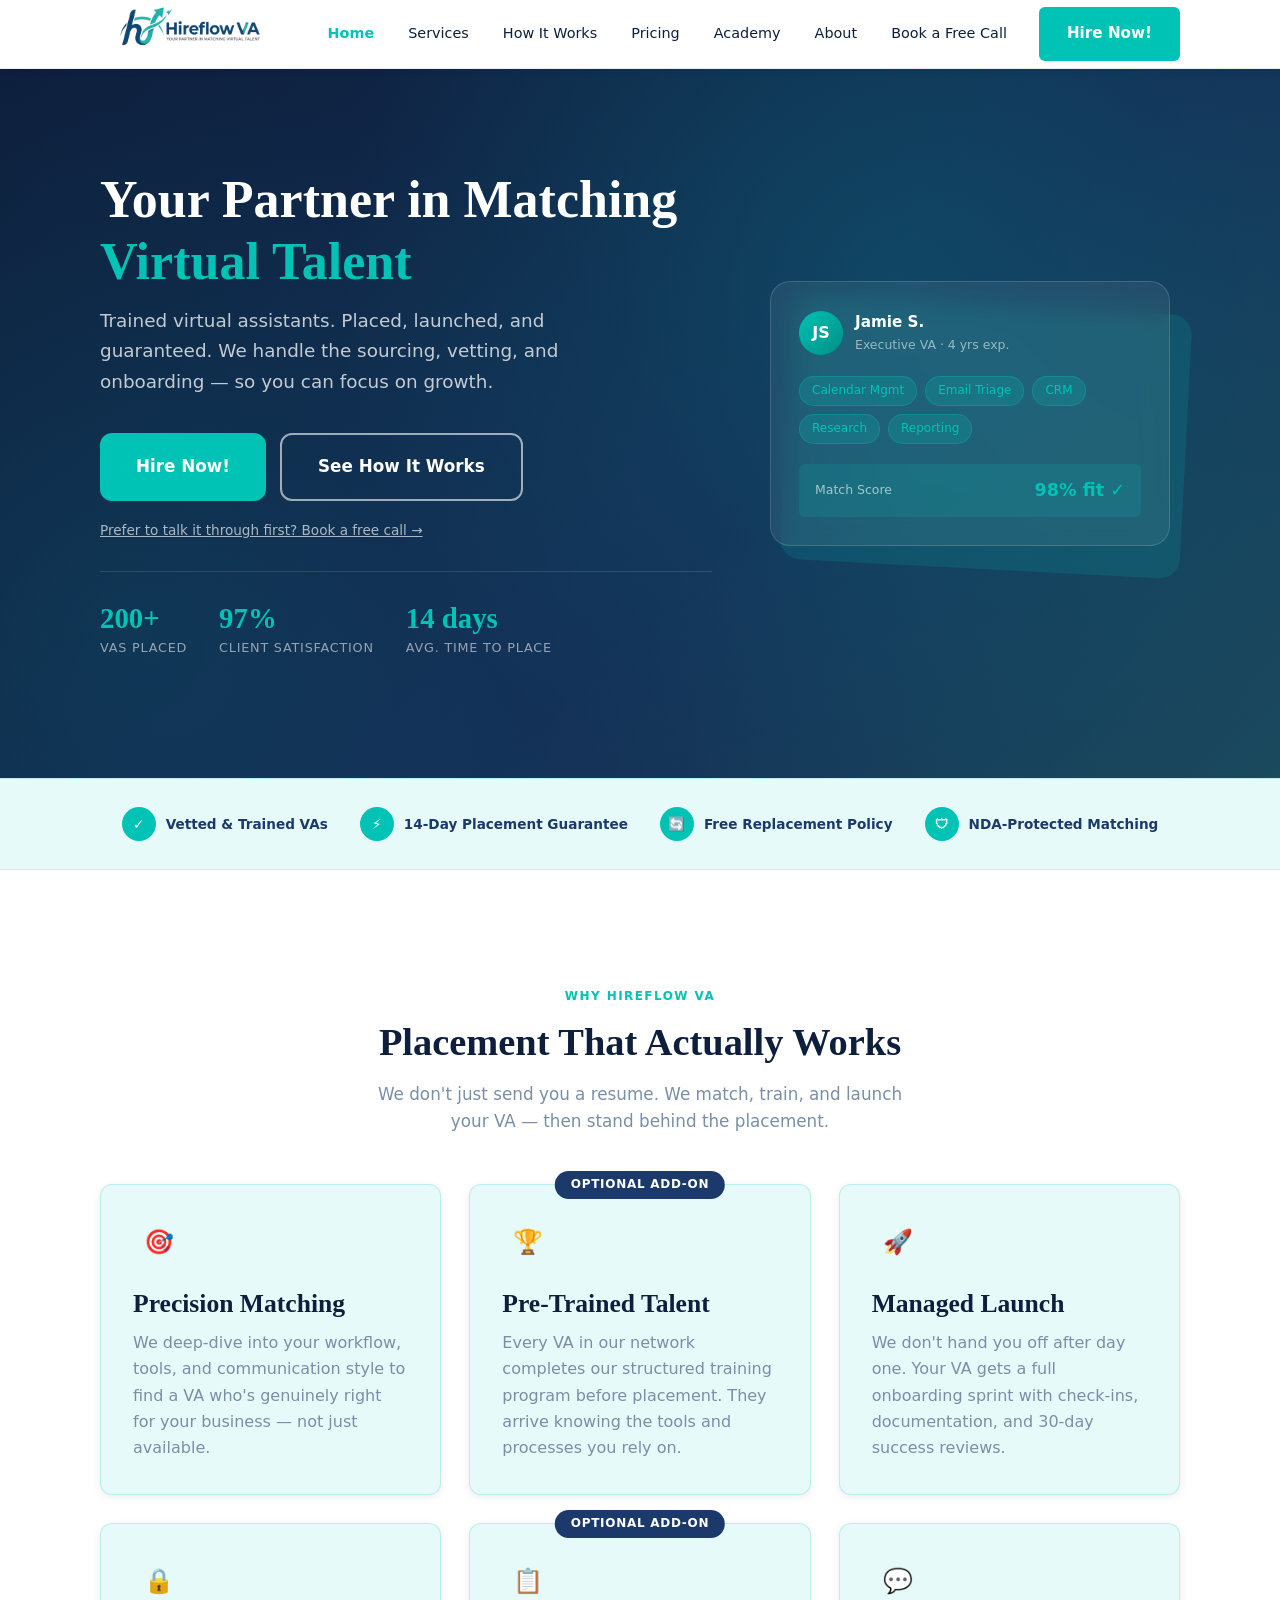
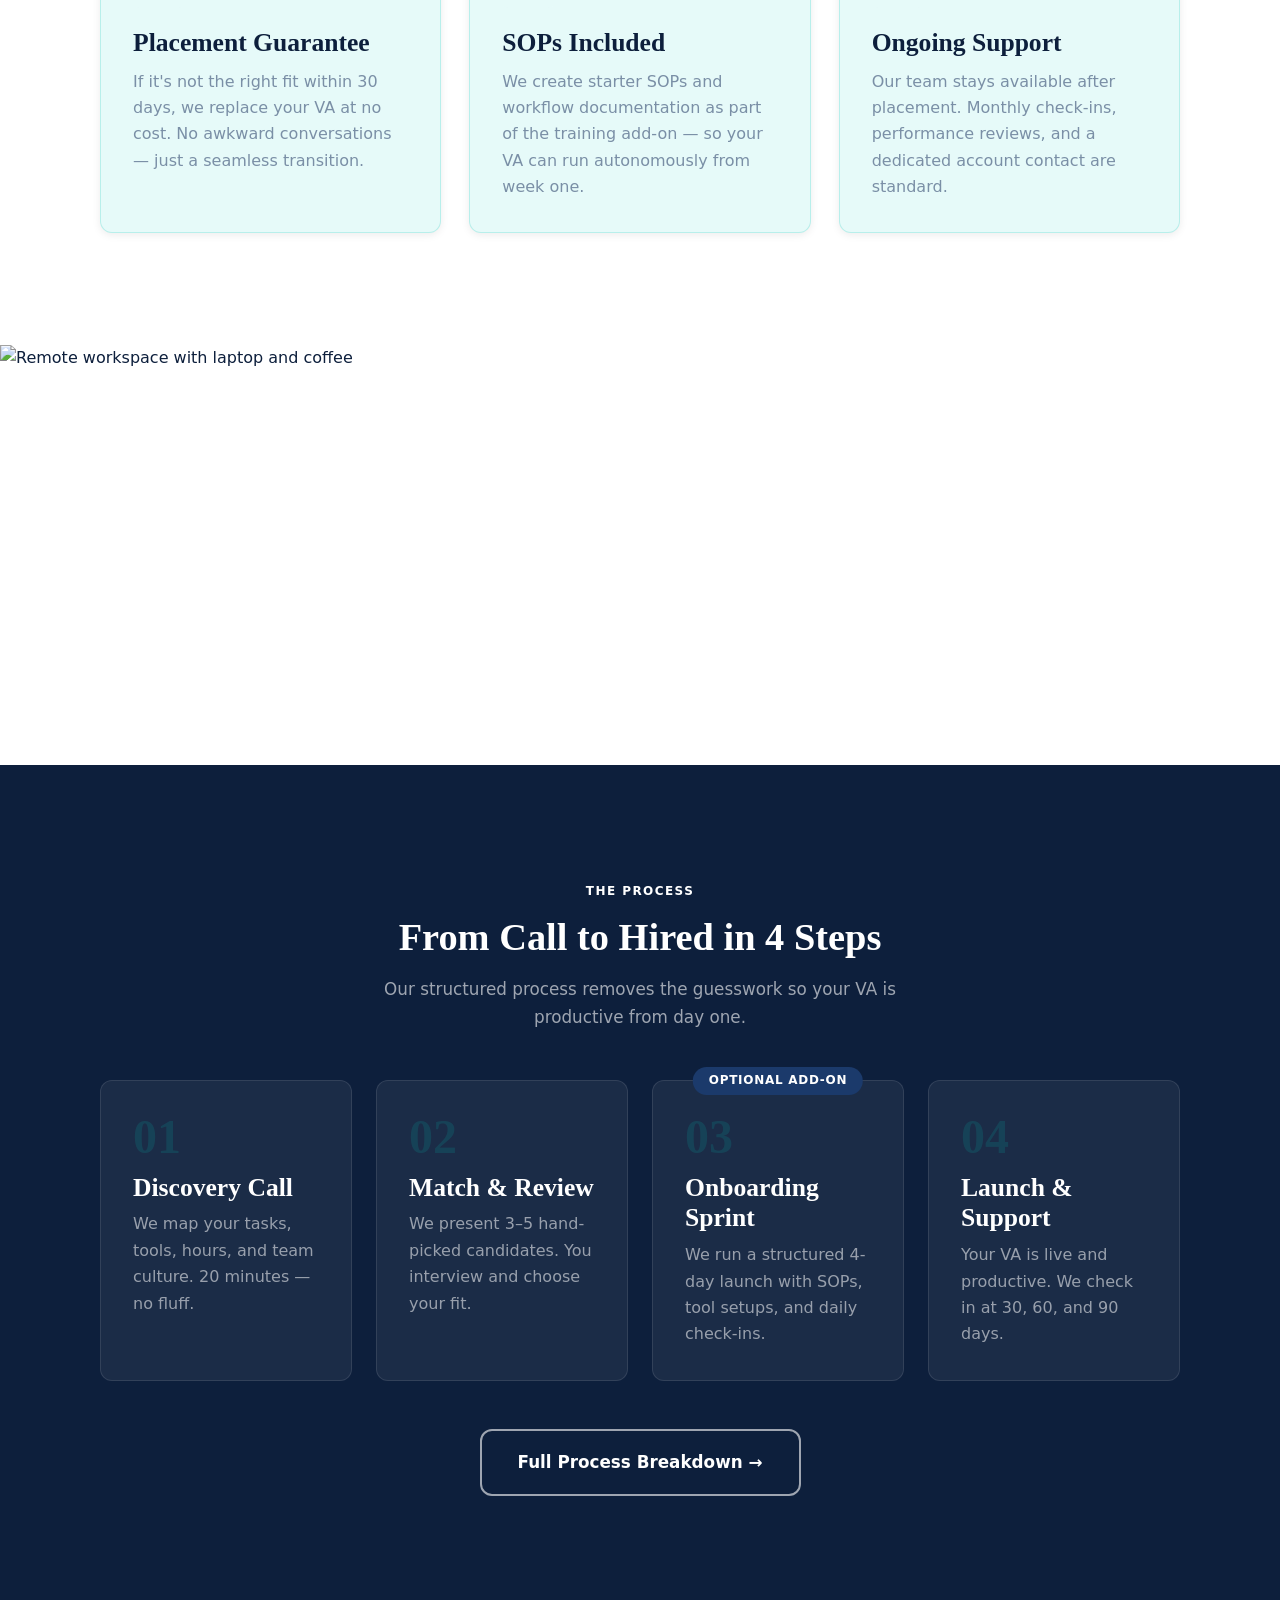
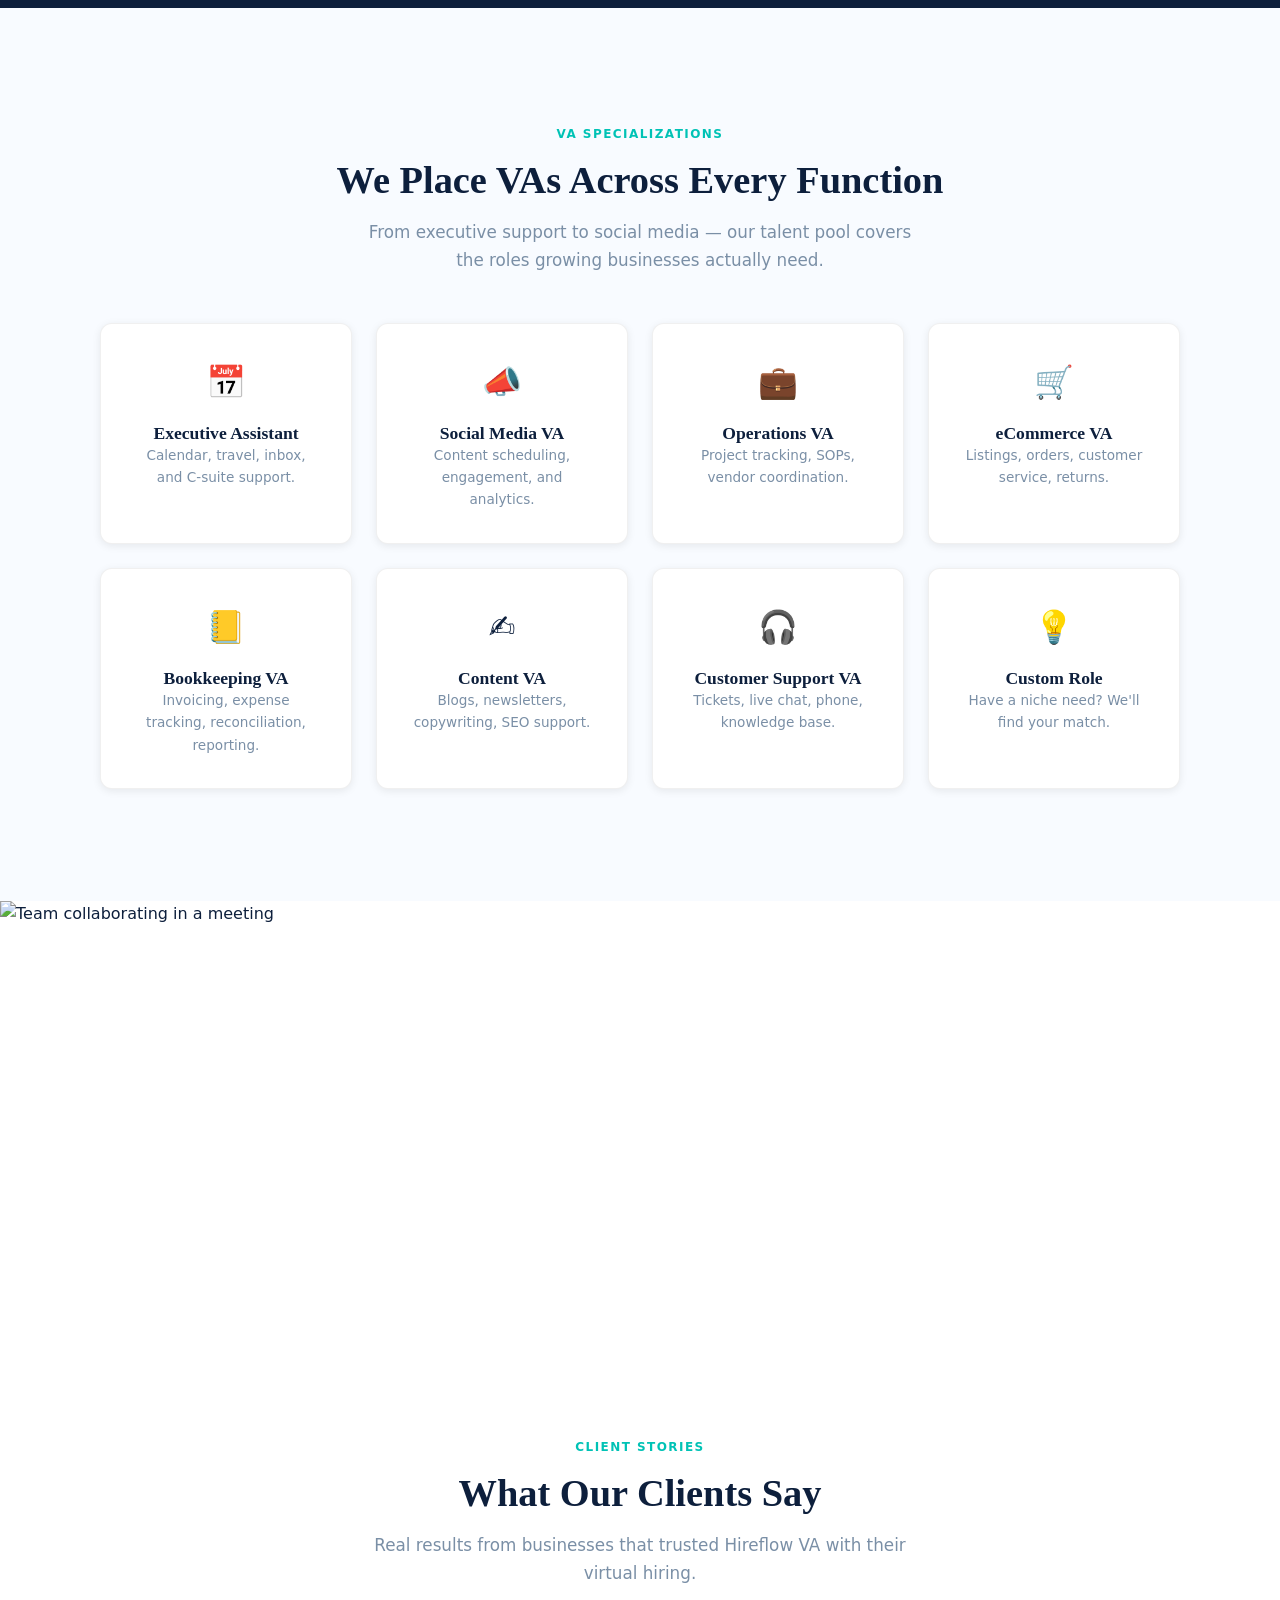
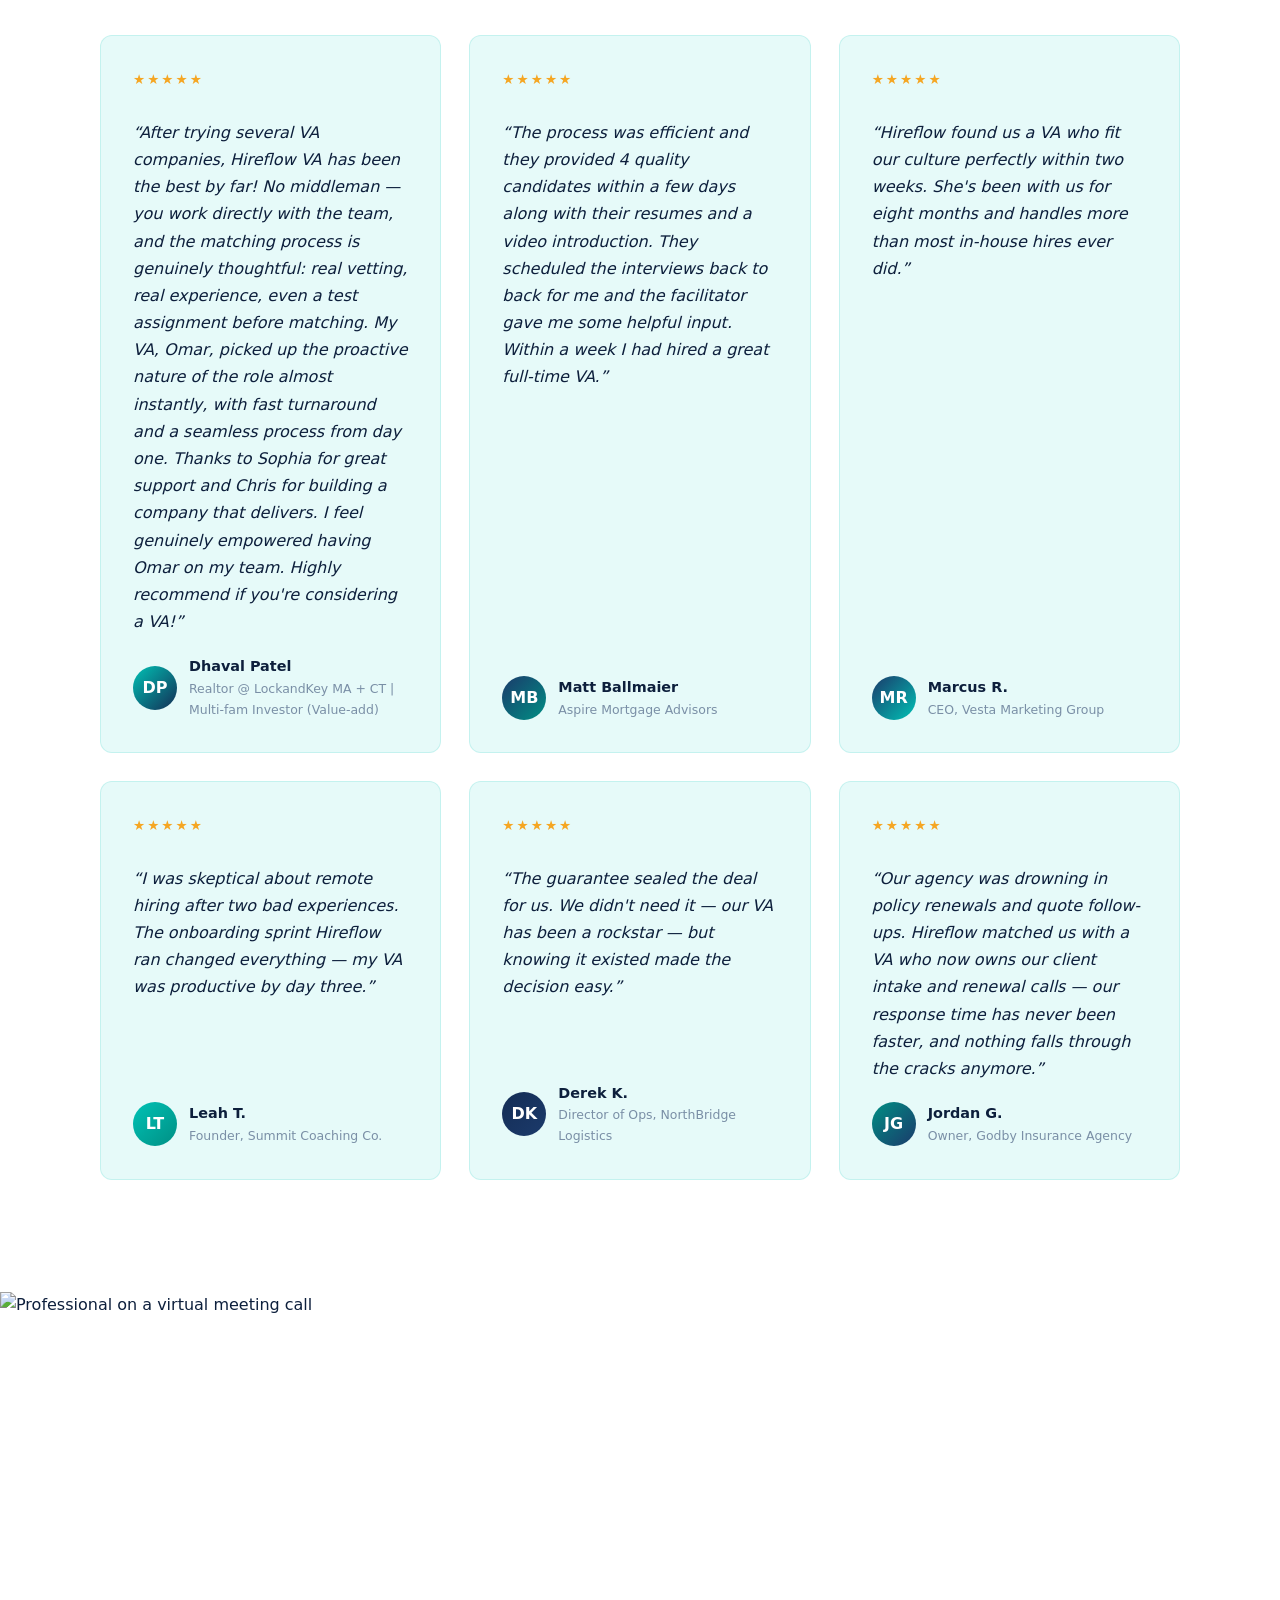
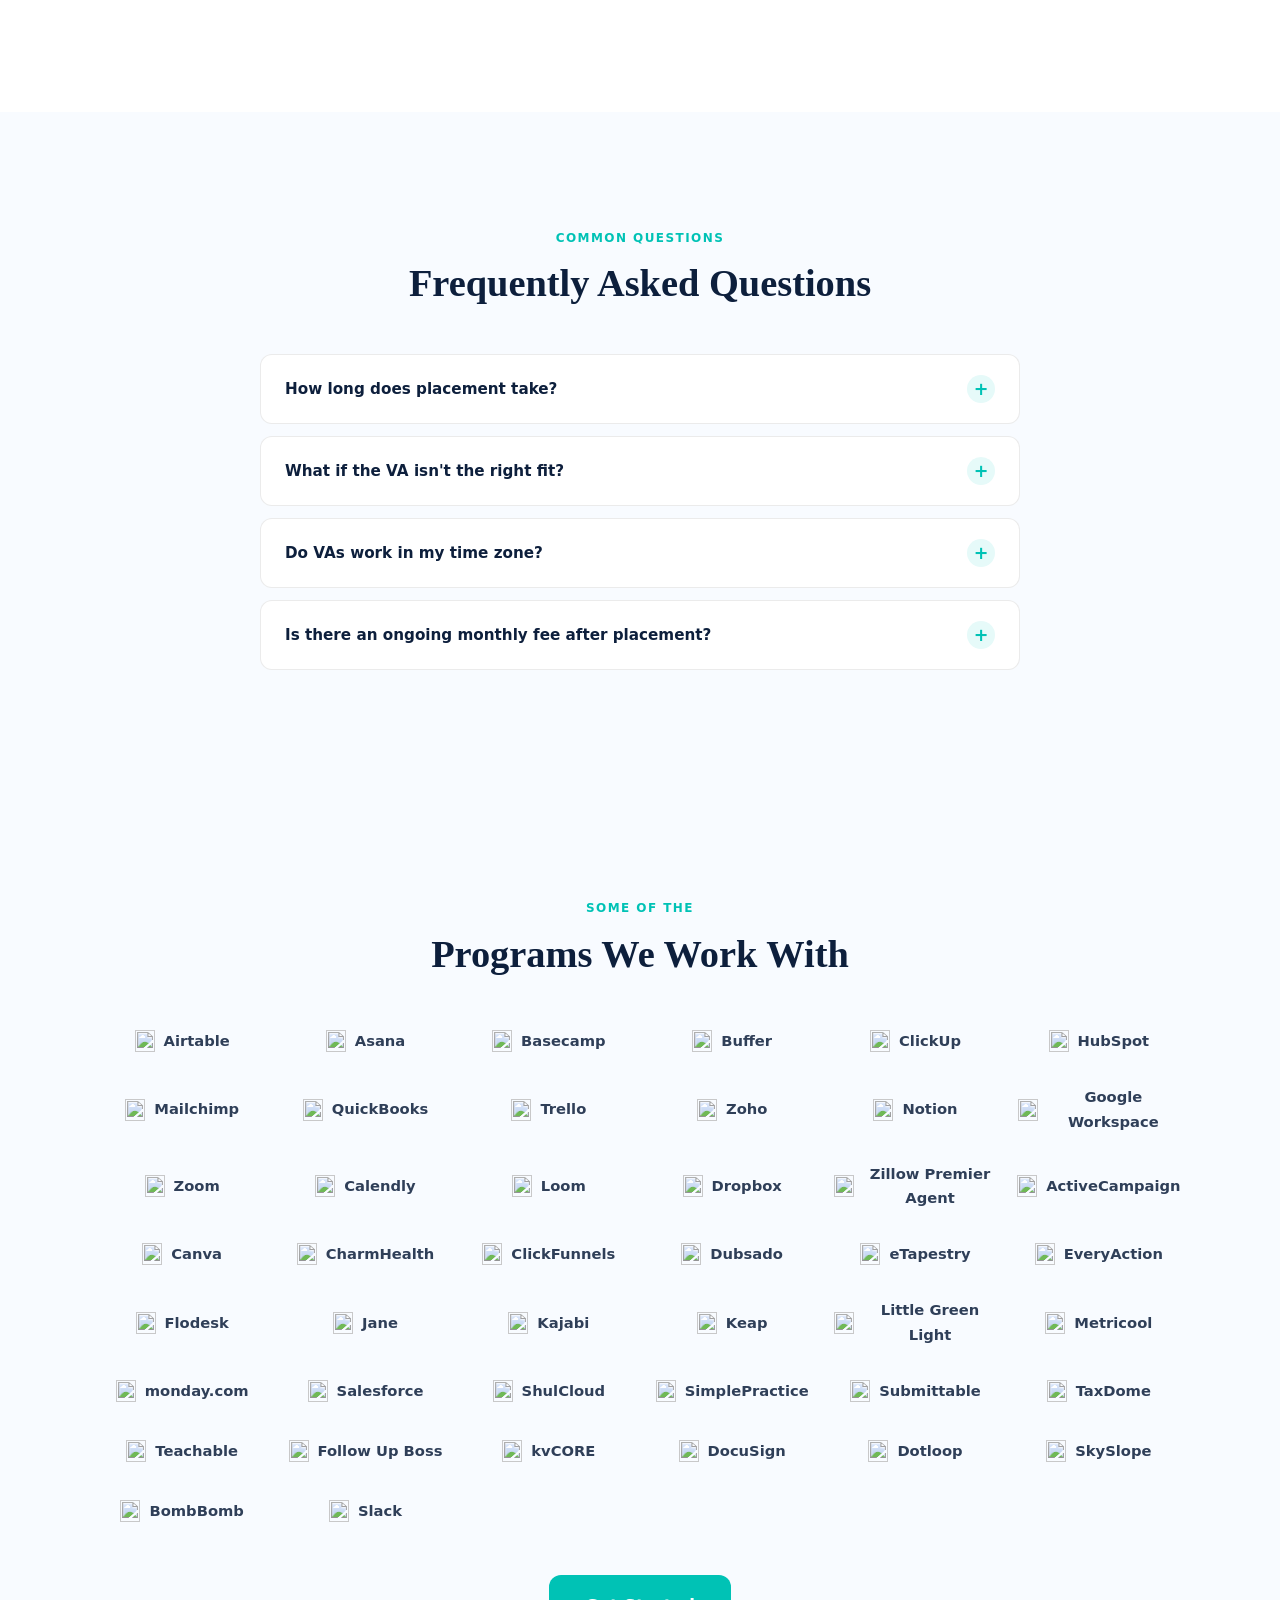
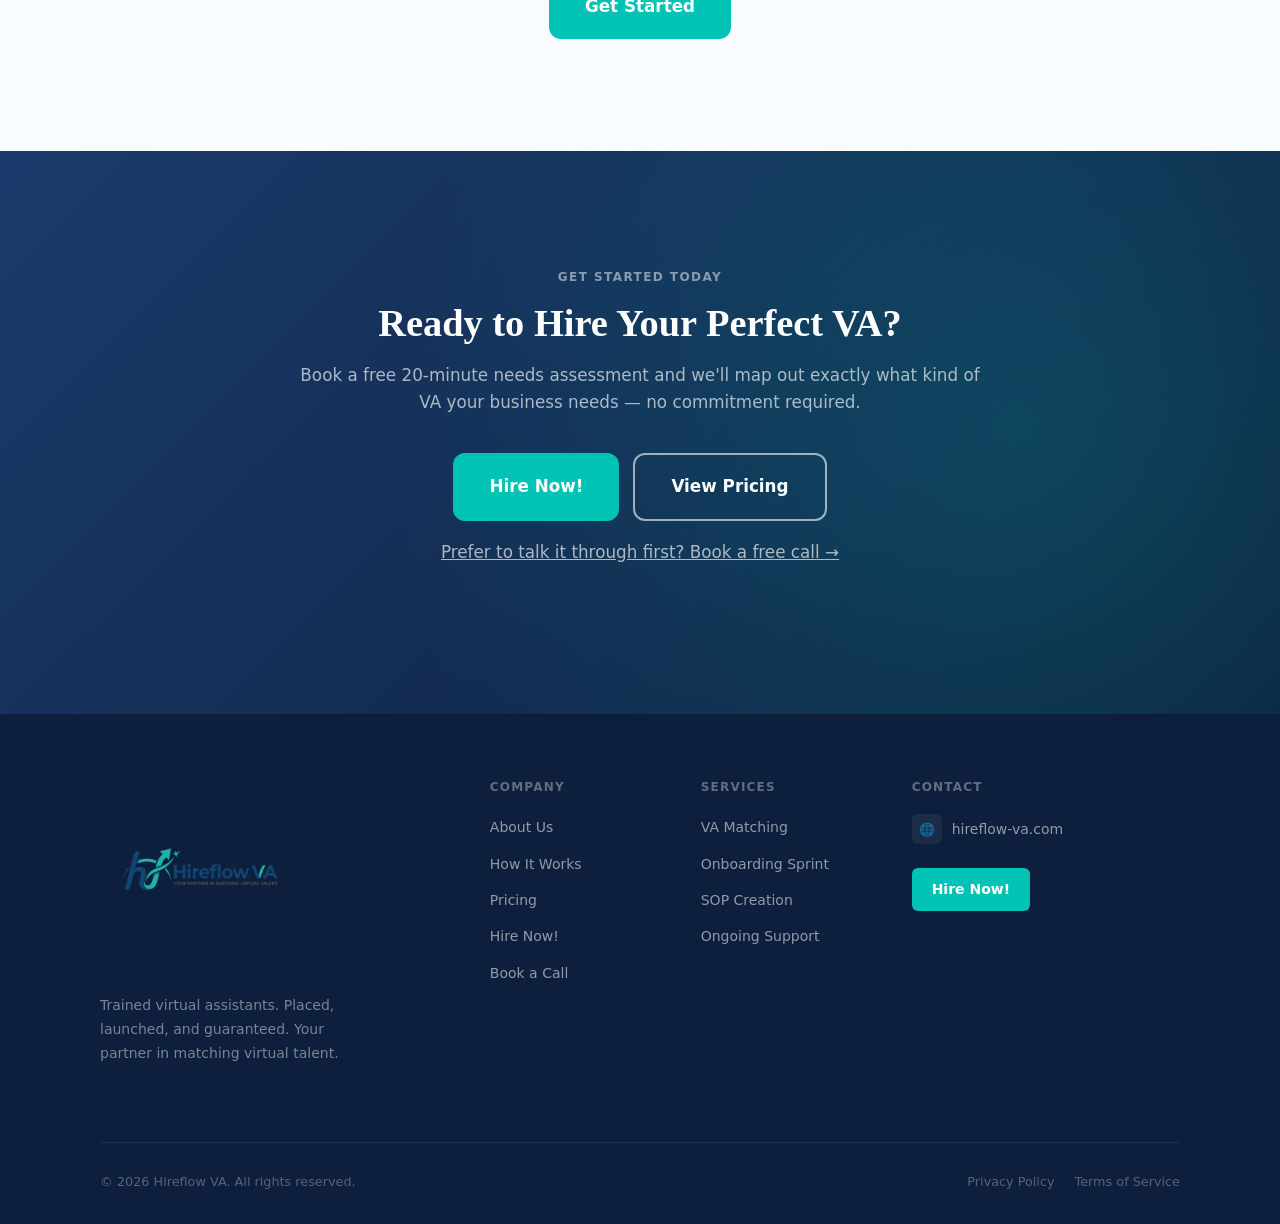
==== commit ba980911: "Update index.html" ====
--- a/index.html
+++ b/index.html
@@ -500,7 +500,6 @@
         <div class="centered">
           <span class="section-label">Some Of The</span>
           <h2 class="section-heading" id="tools-heading">Programs We Work With</h2>
-          <p class="section-sub">Our VAs are trained and ready to work inside the platforms real estate professionals, investors, and growing businesses already run on.</p>
         </div>
         <div class="tools-grid">
           <div class="tool-logo"><img src="https://cdn.simpleicons.org/airtable" alt="" loading="lazy" width="20" height="20"><span>Airtable</span></div>
@@ -520,33 +519,33 @@
           <div class="tool-logo"><img src="https://cdn.simpleicons.org/loom" alt="" loading="lazy" width="20" height="20"><span>Loom</span></div>
           <div class="tool-logo"><img src="https://cdn.simpleicons.org/dropbox" alt="" loading="lazy" width="20" height="20"><span>Dropbox</span></div>
           <div class="tool-logo"><img src="https://cdn.simpleicons.org/zillow" alt="" loading="lazy" width="20" height="20"><span>Zillow Premier Agent</span></div>
-          <div class="tool-logo tool-logo--text" style="color:#DB4D3F;">ActiveCampaign</div>
-          <div class="tool-logo tool-logo--text" style="color:#8B3DFF;">Canva</div>
-          <div class="tool-logo tool-logo--text" style="color:#00A99D;">CharmHealth</div>
-          <div class="tool-logo tool-logo--text" style="color:#F37121;">ClickFunnels</div>
-          <div class="tool-logo tool-logo--text" style="color:#C08A9E;">Dubsado</div>
-          <div class="tool-logo tool-logo--text" style="color:#F5821F;">eTapestry</div>
-          <div class="tool-logo tool-logo--text" style="color:#0D1F3C;">EveryAction</div>
-          <div class="tool-logo tool-logo--text" style="color:#0D1F3C;">Flodesk</div>
-          <div class="tool-logo tool-logo--text" style="color:#0AA6A6;">Jane</div>
-          <div class="tool-logo tool-logo--text" style="color:#1B4D89;">Kajabi</div>
-          <div class="tool-logo tool-logo--text" style="color:#4CAF50;">Keap</div>
-          <div class="tool-logo tool-logo--text" style="color:#3AA757;">Little Green Light</div>
-          <div class="tool-logo tool-logo--text" style="color:#0D1F3C;">Metricool</div>
-          <div class="tool-logo tool-logo--text" style="color:#0D1F3C;">monday.com</div>
-          <div class="tool-logo tool-logo--text" style="color:#00A1E0;">Salesforce</div>
-          <div class="tool-logo tool-logo--text" style="color:#6B7280;">ShulCloud</div>
-          <div class="tool-logo tool-logo--text" style="color:#1B3A6B;">SimplePractice</div>
-          <div class="tool-logo tool-logo--text" style="color:#F5822A;">Submittable</div>
-          <div class="tool-logo tool-logo--text" style="color:#2D6CDF;">TaxDome</div>
-          <div class="tool-logo tool-logo--text" style="color:#0D1F3C;">Teachable</div>
-          <div class="tool-logo tool-logo--text" style="color:#E8492A;">Follow Up Boss</div>
-          <div class="tool-logo tool-logo--text" style="color:#1B3A6B;">kvCORE</div>
-          <div class="tool-logo tool-logo--text" style="color:#0D1F3C;">DocuSign</div>
-          <div class="tool-logo tool-logo--text" style="color:#6DC24B;">Dotloop</div>
-          <div class="tool-logo tool-logo--text" style="color:#2E7CD6;">SkySlope</div>
-          <div class="tool-logo tool-logo--text" style="color:#1B3A6B;">BombBomb</div>
-          <div class="tool-logo tool-logo--text" style="color:#4A154B;">Slack</div>
+          <div class="tool-logo"><img src="https://www.google.com/s2/favicons?domain=activecampaign.com&sz=64" alt="" loading="lazy" width="20" height="20"><span>ActiveCampaign</span></div>
+          <div class="tool-logo"><img src="https://www.google.com/s2/favicons?domain=canva.com&sz=64" alt="" loading="lazy" width="20" height="20"><span>Canva</span></div>
+          <div class="tool-logo"><img src="https://www.google.com/s2/favicons?domain=charmhealth.com&sz=64" alt="" loading="lazy" width="20" height="20"><span>CharmHealth</span></div>
+          <div class="tool-logo"><img src="https://www.google.com/s2/favicons?domain=clickfunnels.com&sz=64" alt="" loading="lazy" width="20" height="20"><span>ClickFunnels</span></div>
+          <div class="tool-logo"><img src="https://www.google.com/s2/favicons?domain=dubsado.com&sz=64" alt="" loading="lazy" width="20" height="20"><span>Dubsado</span></div>
+          <div class="tool-logo"><img src="https://www.google.com/s2/favicons?domain=blackbaud.com&sz=64" alt="" loading="lazy" width="20" height="20"><span>eTapestry</span></div>
+          <div class="tool-logo"><img src="https://www.google.com/s2/favicons?domain=everyaction.com&sz=64" alt="" loading="lazy" width="20" height="20"><span>EveryAction</span></div>
+          <div class="tool-logo"><img src="https://www.google.com/s2/favicons?domain=flodesk.com&sz=64" alt="" loading="lazy" width="20" height="20"><span>Flodesk</span></div>
+          <div class="tool-logo"><img src="https://www.google.com/s2/favicons?domain=jane.app&sz=64" alt="" loading="lazy" width="20" height="20"><span>Jane</span></div>
+          <div class="tool-logo"><img src="https://www.google.com/s2/favicons?domain=kajabi.com&sz=64" alt="" loading="lazy" width="20" height="20"><span>Kajabi</span></div>
+          <div class="tool-logo"><img src="https://www.google.com/s2/favicons?domain=keap.com&sz=64" alt="" loading="lazy" width="20" height="20"><span>Keap</span></div>
+          <div class="tool-logo"><img src="https://www.google.com/s2/favicons?domain=www.littlegreenlight.com&sz=64" alt="" loading="lazy" width="20" height="20"><span>Little Green Light</span></div>
+          <div class="tool-logo"><img src="https://www.google.com/s2/favicons?domain=metricool.com&sz=64" alt="" loading="lazy" width="20" height="20"><span>Metricool</span></div>
+          <div class="tool-logo"><img src="https://www.google.com/s2/favicons?domain=monday.com&sz=64" alt="" loading="lazy" width="20" height="20"><span>monday.com</span></div>
+          <div class="tool-logo"><img src="https://www.google.com/s2/favicons?domain=salesforce.com&sz=64" alt="" loading="lazy" width="20" height="20"><span>Salesforce</span></div>
+          <div class="tool-logo"><img src="https://www.google.com/s2/favicons?domain=shulcloud.com&sz=64" alt="" loading="lazy" width="20" height="20"><span>ShulCloud</span></div>
+          <div class="tool-logo"><img src="https://www.google.com/s2/favicons?domain=simplepractice.com&sz=64" alt="" loading="lazy" width="20" height="20"><span>SimplePractice</span></div>
+          <div class="tool-logo"><img src="https://www.google.com/s2/favicons?domain=submittable.com&sz=64" alt="" loading="lazy" width="20" height="20"><span>Submittable</span></div>
+          <div class="tool-logo"><img src="https://www.google.com/s2/favicons?domain=taxdome.com&sz=64" alt="" loading="lazy" width="20" height="20"><span>TaxDome</span></div>
+          <div class="tool-logo"><img src="https://www.google.com/s2/favicons?domain=teachable.com&sz=64" alt="" loading="lazy" width="20" height="20"><span>Teachable</span></div>
+          <div class="tool-logo"><img src="https://www.google.com/s2/favicons?domain=followupboss.com&sz=64" alt="" loading="lazy" width="20" height="20"><span>Follow Up Boss</span></div>
+          <div class="tool-logo"><img src="https://www.google.com/s2/favicons?domain=insiderealestate.com&sz=64" alt="" loading="lazy" width="20" height="20"><span>kvCORE</span></div>
+          <div class="tool-logo"><img src="https://www.google.com/s2/favicons?domain=docusign.com&sz=64" alt="" loading="lazy" width="20" height="20"><span>DocuSign</span></div>
+          <div class="tool-logo"><img src="https://www.google.com/s2/favicons?domain=dotloop.com&sz=64" alt="" loading="lazy" width="20" height="20"><span>Dotloop</span></div>
+          <div class="tool-logo"><img src="https://www.google.com/s2/favicons?domain=skyslope.com&sz=64" alt="" loading="lazy" width="20" height="20"><span>SkySlope</span></div>
+          <div class="tool-logo"><img src="https://www.google.com/s2/favicons?domain=bombbomb.com&sz=64" alt="" loading="lazy" width="20" height="20"><span>BombBomb</span></div>
+          <div class="tool-logo"><img src="https://www.google.com/s2/favicons?domain=slack.com&sz=64" alt="" loading="lazy" width="20" height="20"><span>Slack</span></div>
         </div>
         <div class="centered">
           <a href="get-started.html" class="btn btn-primary btn-lg">Get Started</a>
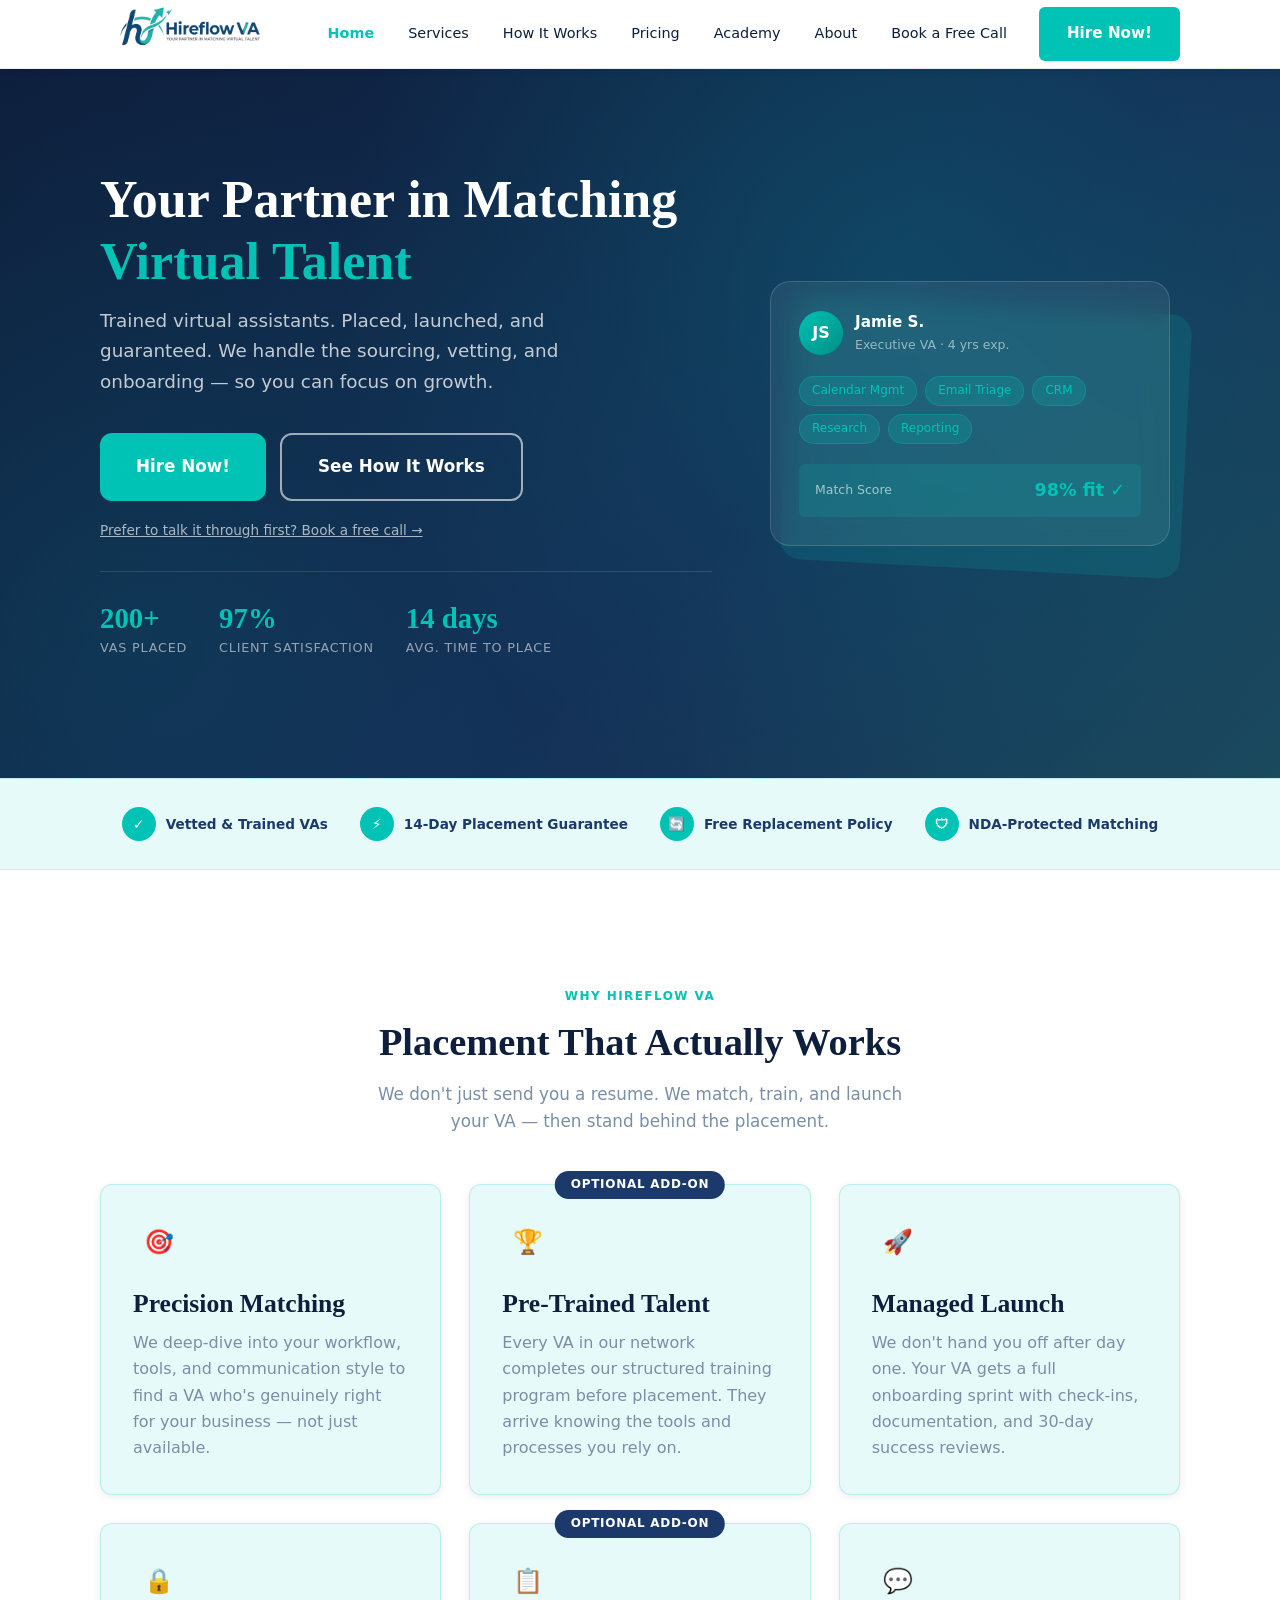
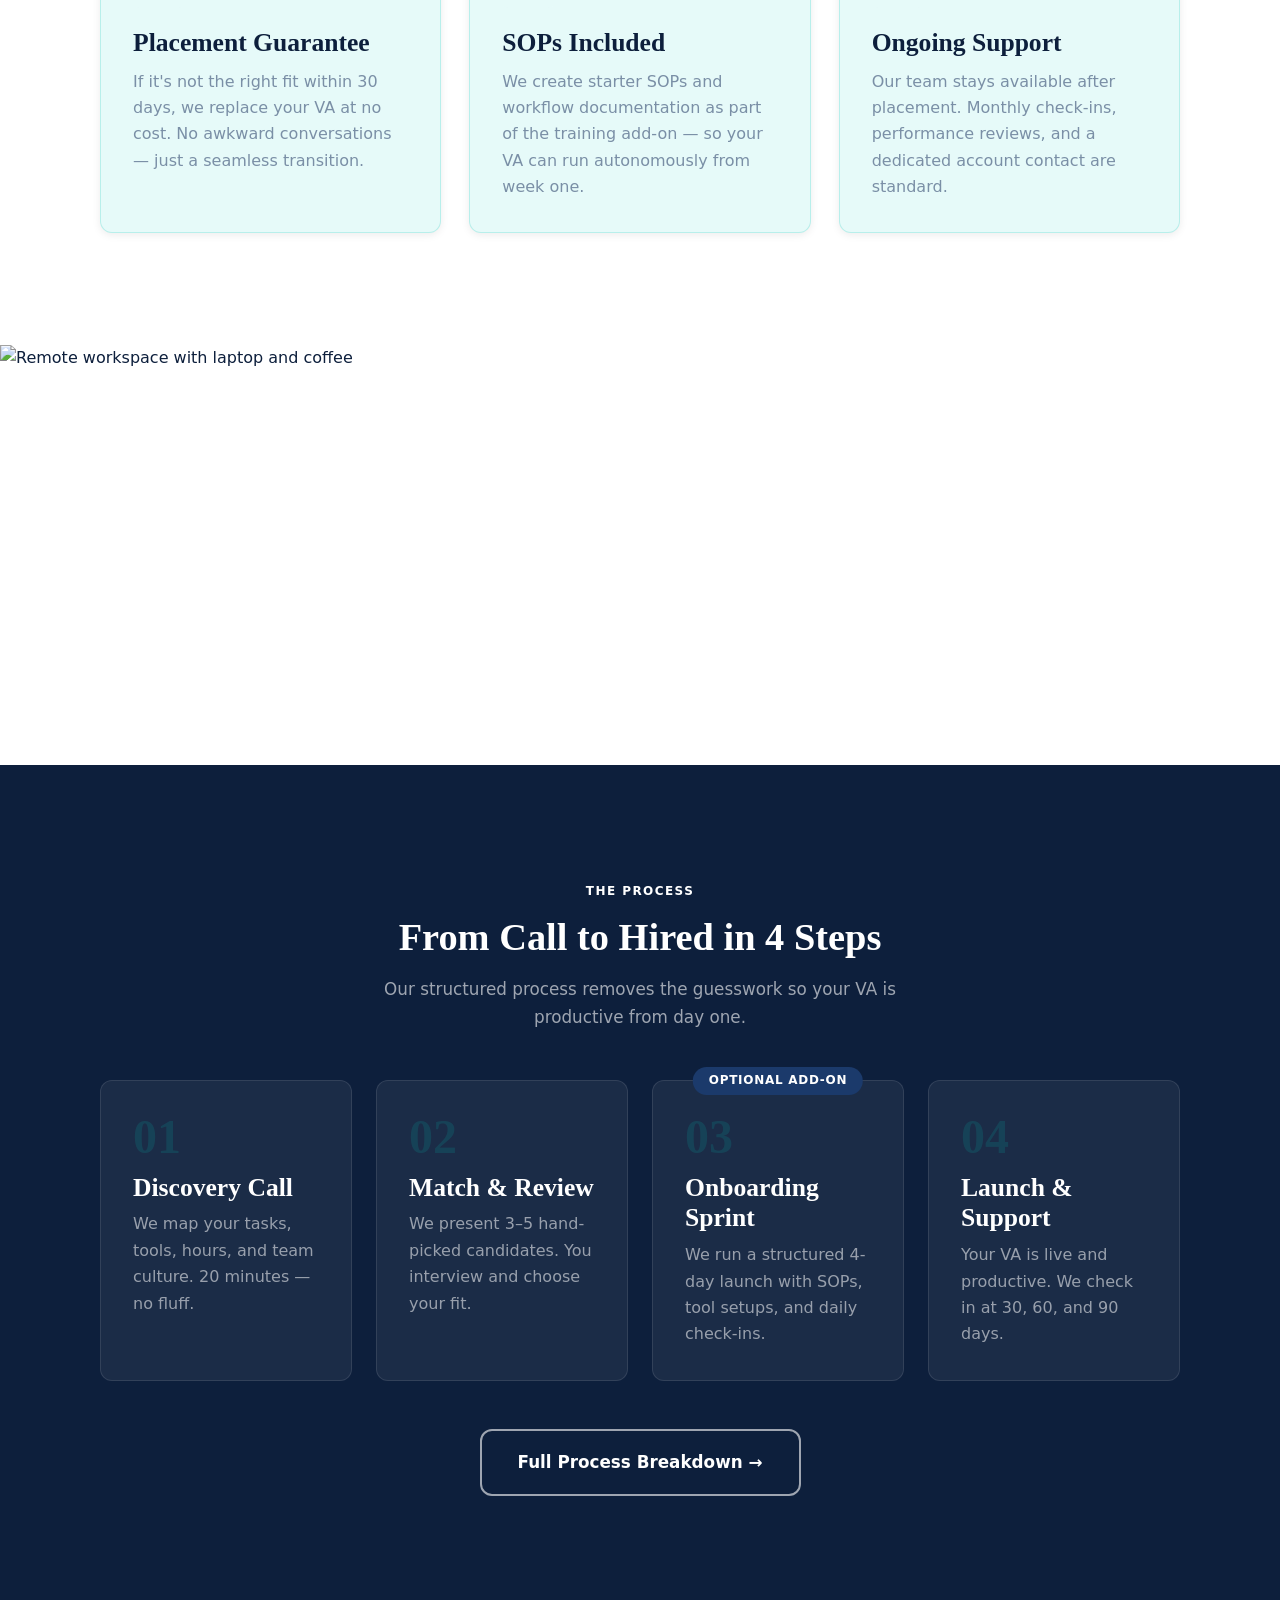
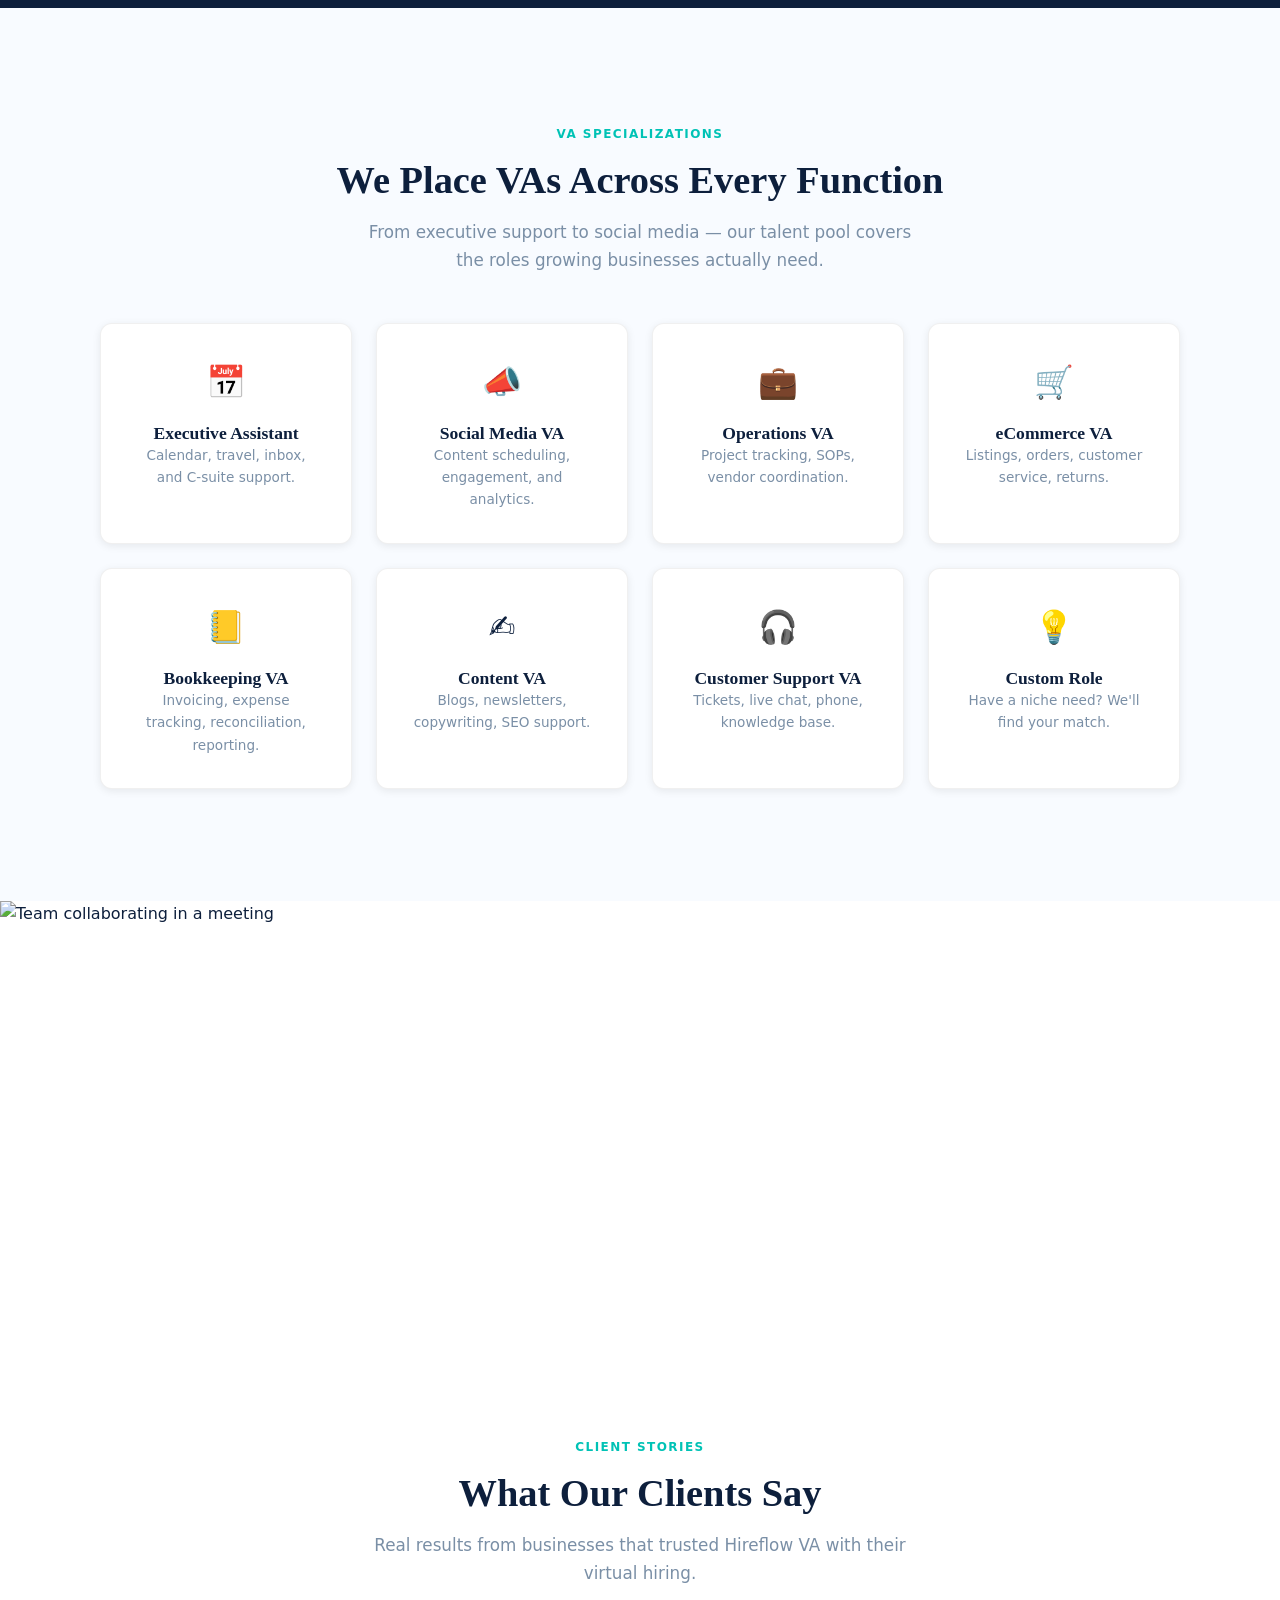
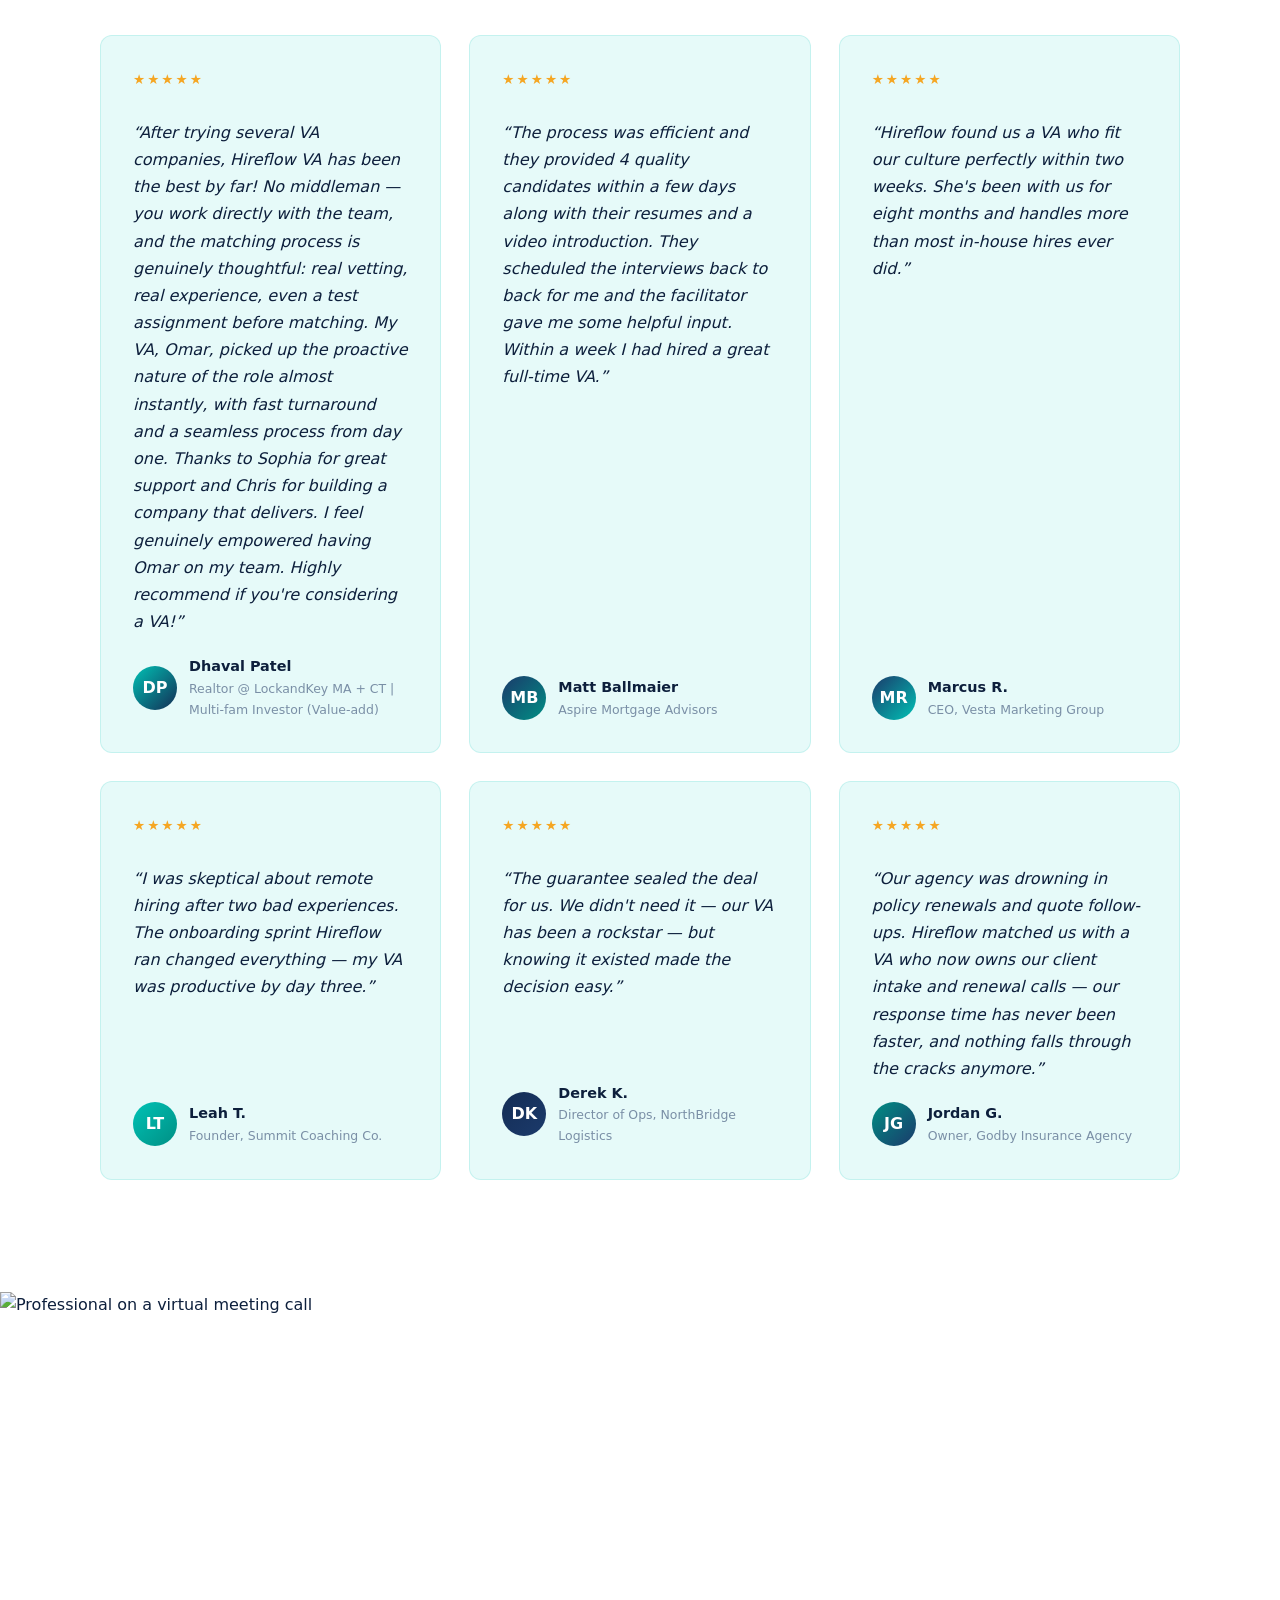
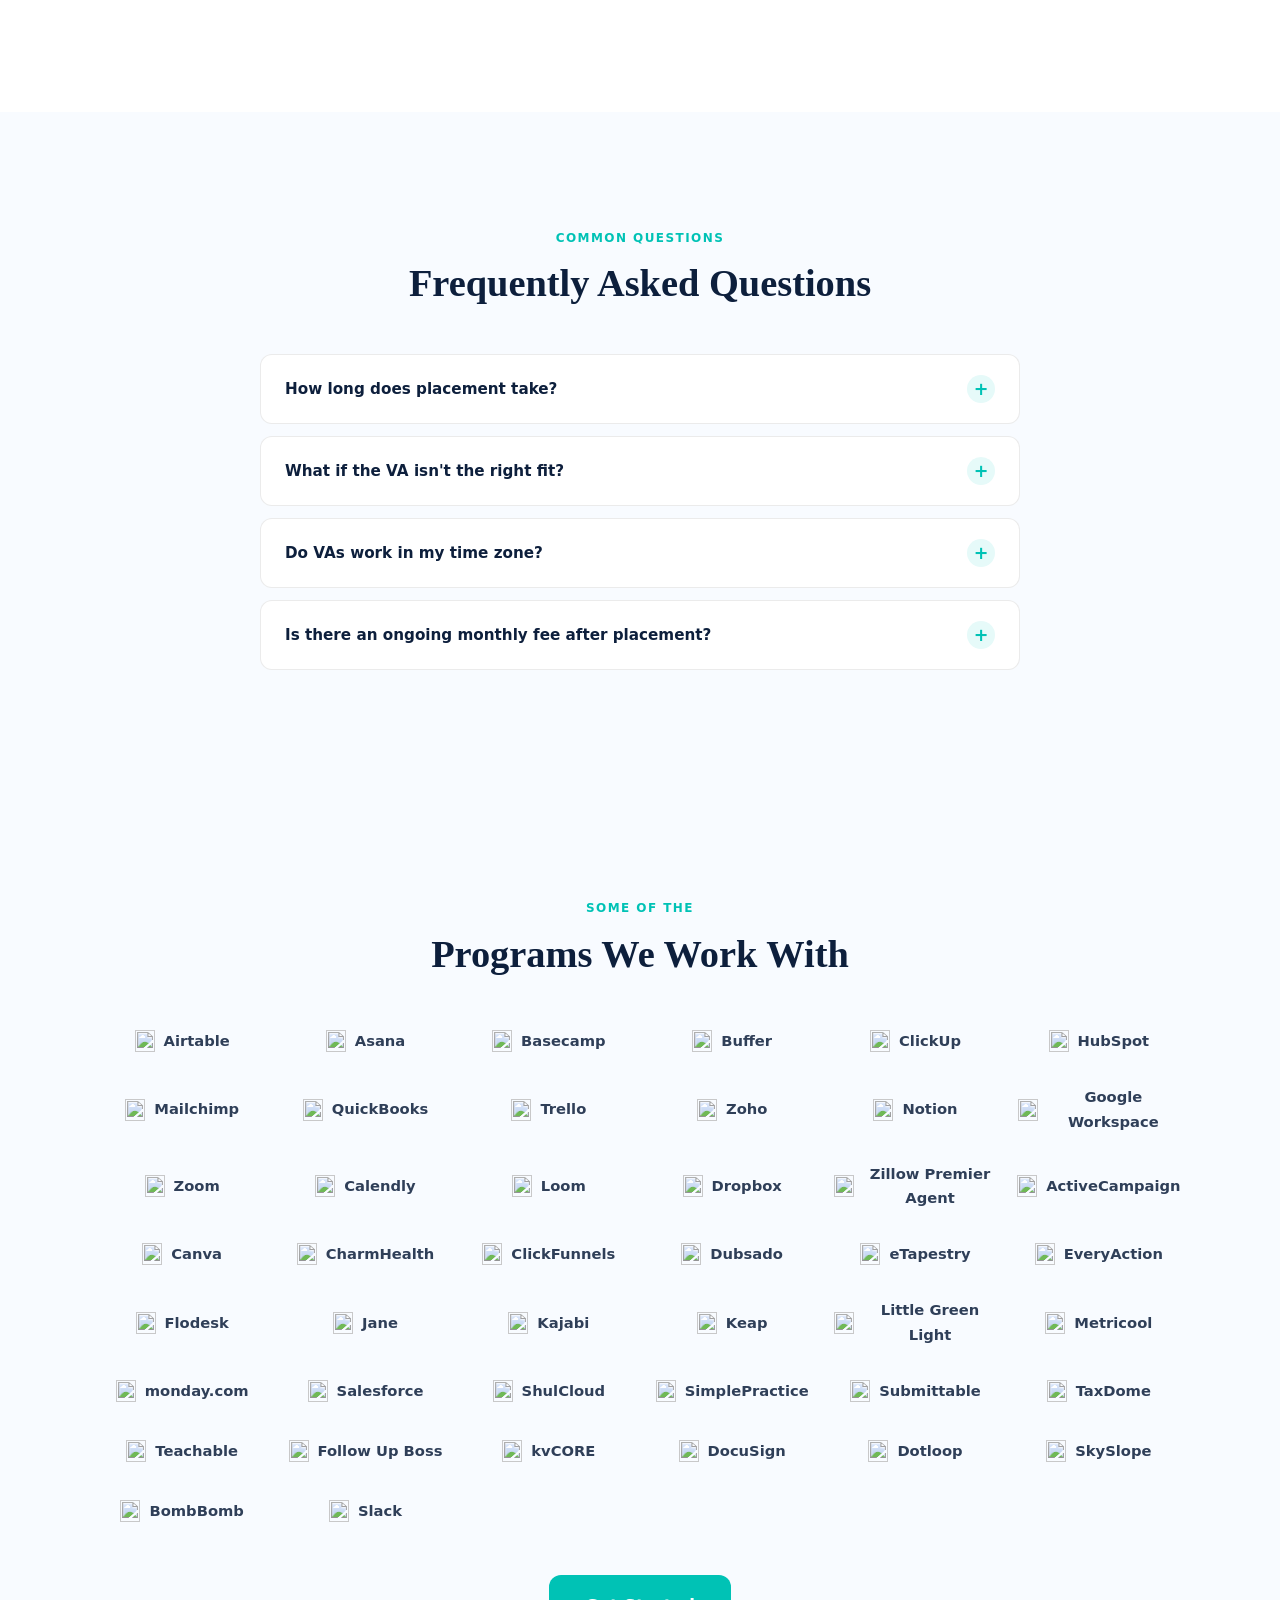
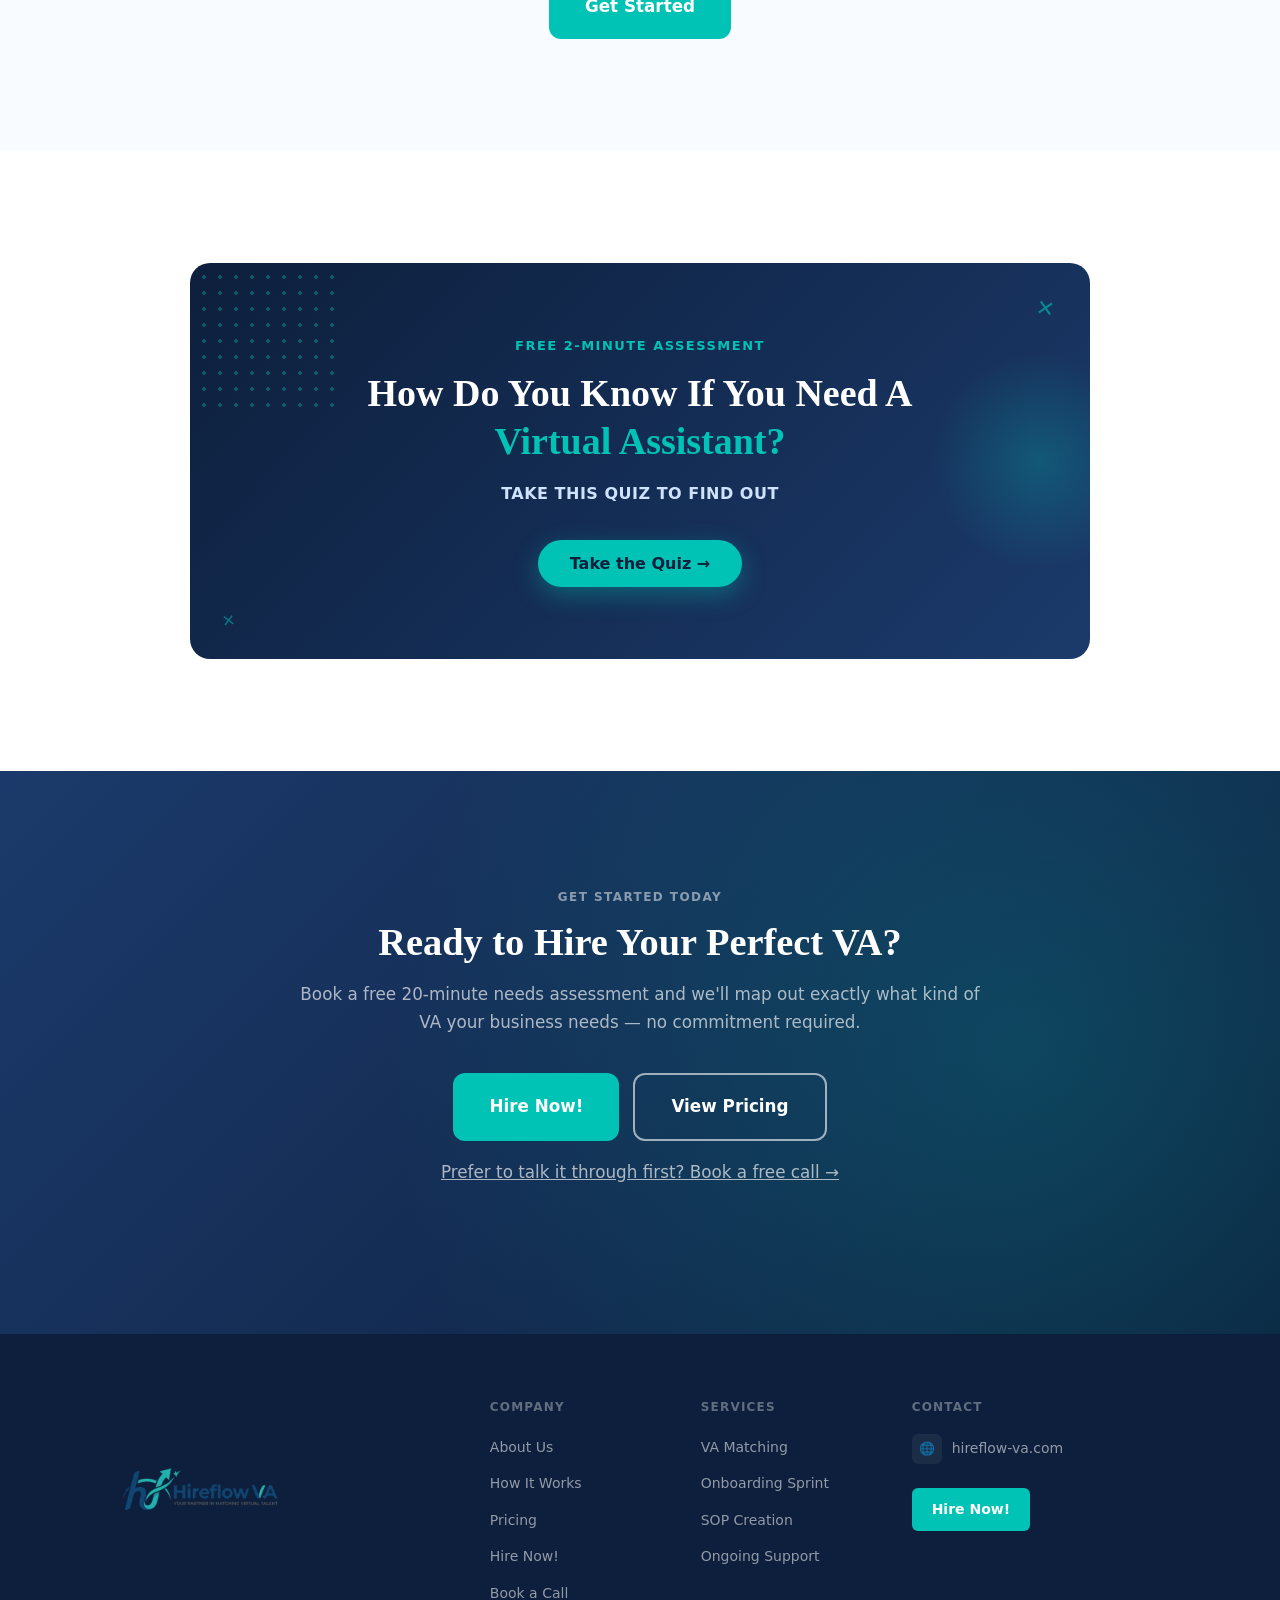
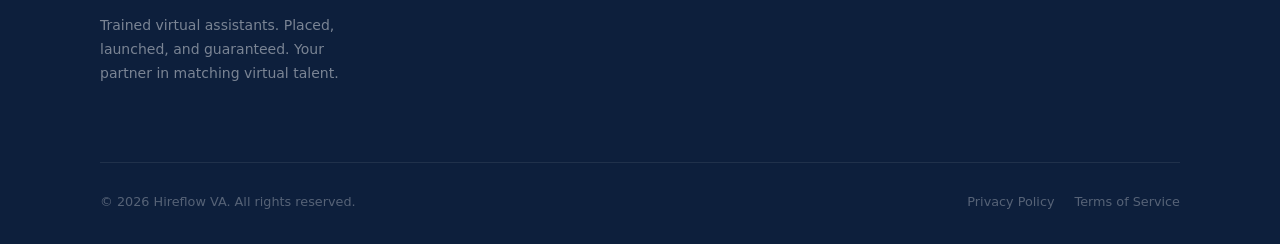
==== commit f0e3bce0: "Add interactive "Do you need a VA?" quiz to home page" ====
--- a/index.html
+++ b/index.html
@@ -553,7 +553,193 @@
       </div>
     </section>
 
-    <!-- ══ CTA ════════════════════════════════════════════════════ -->
+    <!-- ══ DO YOU NEED A VA QUIZ ═══════════════════════════════ -->
+    <section class="section" aria-label="Do you need a virtual assistant quiz">
+      <style>
+        .vaq-section{position:relative;overflow:hidden;background:linear-gradient(135deg,var(--dark-navy) 0%,var(--navy) 100%);padding:72px 20px;margin:0 auto;max-width:900px;border-radius:20px;color:var(--white);}
+        .vaq-container{position:relative;max-width:640px;margin:0 auto;text-align:center;z-index:2;}
+        .vaq-decor{position:absolute;z-index:1;pointer-events:none;}
+        .vaq-decor--dots{top:-10px;left:-10px;width:160px;height:160px;background-image:radial-gradient(var(--teal) 1.6px, transparent 1.6px);background-size:16px 16px;opacity:0.35;}
+        .vaq-decor--x1{top:28px;right:36px;font-size:22px;color:var(--teal);opacity:0.6;transform:rotate(10deg);}
+        .vaq-decor--x2{bottom:24px;left:32px;font-size:16px;color:var(--teal);opacity:0.5;transform:rotate(-8deg);}
+        .vaq-decor--glow{top:50%;right:-60px;width:220px;height:220px;transform:translateY(-50%);background:radial-gradient(circle, rgba(0,194,181,0.25) 0%, transparent 70%);}
+        .vaq-eyebrow{text-transform:uppercase;letter-spacing:1.5px;font-size:13px;font-weight:700;color:var(--teal);margin:0 0 14px;}
+        .vaq-heading{font-family:var(--font-heading);font-size:clamp(26px,4vw,38px);line-height:1.25;font-weight:700;margin:0 0 16px;color:var(--white);}
+        .vaq-accent{color:var(--teal);}
+        .vaq-subtext{font-size:16px;letter-spacing:0.5px;color:#CFE3FF;margin:0 0 32px;text-transform:uppercase;font-weight:600;}
+        .vaq-btn{display:inline-flex;align-items:center;gap:8px;font-size:16px;font-weight:700;padding:14px 32px;border-radius:999px;border:none;cursor:pointer;transition:transform 0.15s ease, box-shadow 0.15s ease;font-family:inherit;text-decoration:none;}
+        .vaq-btn--start{background:var(--teal);color:var(--dark-navy);box-shadow:0 8px 24px rgba(0,194,181,0.35);}
+        .vaq-btn--start:hover{transform:translateY(-2px);box-shadow:0 10px 28px rgba(0,194,181,0.45);}
+        .vaq-quiz{margin-top:8px;}
+        .vaq-progress{margin-bottom:28px;}
+        .vaq-progress__bar{width:100%;height:6px;border-radius:999px;background:rgba(255,255,255,0.15);overflow:hidden;margin-bottom:8px;}
+        .vaq-progress__fill{height:100%;width:20%;background:var(--teal);border-radius:999px;transition:width 0.3s ease;}
+        .vaq-progress__label{font-size:12px;color:#9FB4D6;letter-spacing:0.5px;text-transform:uppercase;}
+        .vaq-question__title{font-family:var(--font-heading);font-size:clamp(20px,3vw,26px);margin:0 0 24px;color:var(--white);line-height:1.35;}
+        .vaq-options{display:flex;flex-direction:column;gap:12px;margin-bottom:20px;}
+        .vaq-option{text-align:left;background:rgba(255,255,255,0.06);border:1.5px solid rgba(255,255,255,0.18);color:var(--white);padding:14px 18px;border-radius:12px;font-size:15px;cursor:pointer;transition:all 0.15s ease;font-family:inherit;width:100%;}
+        .vaq-option:hover{border-color:var(--teal);background:rgba(0,194,181,0.12);transform:translateX(2px);}
+        .vaq-option:focus-visible{outline:2px solid var(--teal);outline-offset:2px;}
+        .vaq-option.is-selected{border-color:var(--teal);background:rgba(0,194,181,0.2);}
+        .vaq-nav{display:flex;justify-content:flex-start;}
+        .vaq-btn--back{background:transparent;color:#9FB4D6;padding:8px 4px;font-size:14px;font-weight:600;}
+        .vaq-btn--back:hover{color:var(--white);}
+        .vaq-btn--back:disabled{opacity:0;pointer-events:none;}
+        .vaq-result__icon{width:56px;height:56px;border-radius:50%;background:var(--teal);color:var(--dark-navy);font-size:26px;font-weight:700;display:flex;align-items:center;justify-content:center;margin:0 auto 20px;}
+        .vaq-result__title{font-family:var(--font-heading);font-size:clamp(22px,3.5vw,30px);margin:0 0 14px;color:var(--white);}
+        .vaq-result__desc{font-size:15px;line-height:1.6;color:#CFE3FF;margin:0 0 28px;}
+        .vaq-result__actions{display:flex;gap:12px;justify-content:center;flex-wrap:wrap;margin-bottom:20px;}
+        .vaq-btn--primary{background:var(--teal);color:var(--dark-navy);}
+        .vaq-btn--outline{background:transparent;color:var(--white);border:1.5px solid rgba(255,255,255,0.4);}
+        .vaq-btn--outline:hover{border-color:var(--teal);color:var(--teal);}
+        .vaq-retake{background:none;border:none;color:#9FB4D6;font-size:13px;text-decoration:underline;cursor:pointer;font-family:inherit;}
+        .vaq-retake:hover{color:var(--white);}
+        @media (max-width:600px){.vaq-section{padding:48px 20px;border-radius:14px;}.vaq-decor--glow{display:none;}}
+      </style>
+      <div class="container">
+        <div class="vaq-section" id="va-quiz">
+          <div class="vaq-decor vaq-decor--dots" aria-hidden="true"></div>
+          <div class="vaq-decor vaq-decor--x1" aria-hidden="true">✕</div>
+          <div class="vaq-decor vaq-decor--x2" aria-hidden="true">✕</div>
+          <div class="vaq-decor vaq-decor--glow" aria-hidden="true"></div>
+          <div class="vaq-container">
+            <div class="vaq-intro" id="vaqIntro">
+              <p class="vaq-eyebrow">Free 2-Minute Assessment</p>
+              <h2 class="vaq-heading">How Do You Know If You Need A <span class="vaq-accent">Virtual Assistant?</span></h2>
+              <p class="vaq-subtext">Take this quiz to find out</p>
+              <button class="vaq-btn vaq-btn--start" id="vaqStartBtn" type="button">Take the Quiz →</button>
+            </div>
+            <div class="vaq-quiz" id="vaqQuiz" hidden>
+              <div class="vaq-progress">
+                <div class="vaq-progress__bar"><div class="vaq-progress__fill" id="vaqProgressFill"></div></div>
+                <div class="vaq-progress__label">Question <span id="vaqStepNum">1</span> of <span id="vaqStepTotal">10</span></div>
+              </div>
+              <div id="vaqQuestionWrap" aria-live="polite"></div>
+              <div class="vaq-nav">
+                <button class="vaq-btn vaq-btn--back" id="vaqBackBtn" type="button">← Back</button>
+              </div>
+            </div>
+            <div class="vaq-result" id="vaqResult" hidden aria-live="polite">
+              <div class="vaq-result__icon" id="vaqResultIcon">✓</div>
+              <h3 class="vaq-result__title" id="vaqResultTitle"></h3>
+              <p class="vaq-result__desc" id="vaqResultDesc"></p>
+              <div class="vaq-result__actions" id="vaqResultActions"></div>
+              <button class="vaq-retake" id="vaqRetakeBtn" type="button">Retake the quiz</button>
+            </div>
+          </div>
+        </div>
+      </div>
+    </section>
+
+    <script>
+      (function(){
+        var questions = [
+          { q: "Do you regularly work more than 45–50 hours a week just to keep up?", options: [ { text: "No", pts: 0 }, { text: "Sometimes", pts: 1 }, { text: "Yes, most weeks", pts: 2 }, { text: "Yes, every week", pts: 3 } ] },
+          { q: "How much time each week goes to email, scheduling, or data entry instead of work that actually grows your business?", options: [ { text: "Less than 3 hours", pts: 0 }, { text: "3–8 hours", pts: 1 }, { text: "8–15 hours", pts: 2 }, { text: "15+ hours", pts: 3 } ] },
+          { q: "Have you ever missed a follow-up, deadline, or lead because you were juggling too much?", options: [ { text: "Never", pts: 0 }, { text: "Once or twice", pts: 1 }, { text: "A few times", pts: 2 }, { text: "Regularly", pts: 3 } ] },
+          { q: "Do you find yourself doing tasks that someone else could easily handle for a fraction of your hourly value?", options: [ { text: "No", pts: 0 }, { text: "A little", pts: 1 }, { text: "Yes, several", pts: 2 }, { text: "Yes, constantly", pts: 3 } ] },
+          { q: "Are you turning down new clients, deals, or opportunities because you don't have the bandwidth?", options: [ { text: "No", pts: 0 }, { text: "Rarely", pts: 1 }, { text: "Sometimes", pts: 2 }, { text: "Yes, regularly", pts: 3 } ] },
+          { q: "How often do you say \"I'll get to it later\" about tasks that just keep piling up?", options: [ { text: "Rarely", pts: 0 }, { text: "Sometimes", pts: 1 }, { text: "Often", pts: 2 }, { text: "Almost daily", pts: 3 } ] },
+          { q: "Would your business grow faster if someone else handled the repetitive back-office work?", options: [ { text: "No", pts: 0 }, { text: "Maybe", pts: 1 }, { text: "Probably", pts: 2 }, { text: "Definitely", pts: 3 } ] },
+          { q: "Do you want more time back for clients, strategy, or your personal life?", options: [ { text: "Not really", pts: 0 }, { text: "A little", pts: 1 }, { text: "Yes", pts: 2 }, { text: "Absolutely", pts: 3 } ] },
+          { q: "Have you thought about hiring help before but weren't sure where to start?", options: [ { text: "No", pts: 0 }, { text: "It's crossed my mind", pts: 1 }, { text: "Yes, once or twice", pts: 2 }, { text: "Yes, more than once", pts: 3 } ] },
+          { q: "If a reliable, vetted VA could take 10+ hours of work off your plate starting this month, how ready are you?", options: [ { text: "Not ready", pts: 0 }, { text: "Curious", pts: 1 }, { text: "Ready to explore", pts: 2 }, { text: "Ready now", pts: 3 } ] }
+        ];
+
+        var tiers = [
+          { max: 8, icon: "\u2192", title: "Not Quite Yet", desc: "You're keeping things together for now \u2014 but most business owners hit this tipping point sooner than they expect. Worth knowing what a VA could take off your plate before you get there.", actions: [ { text: "See What a VA Could Take Off Your Plate", href: "virtual-assistant-services.html", style: "outline" } ] },
+          { max: 30, icon: "\u2713", title: "Yes \u2014 You Need a Virtual Assistant", desc: "Based on your answers, you're carrying work that's costing you time, money, and opportunities. A HireFlow VA can take it off your plate so you can get back to the work that actually grows your business.", actions: [ { text: "Get Started \u2014 $999", href: "get-started.html", style: "primary" }, { text: "Book a Free Call Instead", href: "book-a-call.html", style: "outline" } ] }
+        ];
+
+        var current = 0;
+        var answers = [];
+
+        var introEl = document.getElementById('vaqIntro');
+        var quizEl = document.getElementById('vaqQuiz');
+        var resultEl = document.getElementById('vaqResult');
+        var startBtn = document.getElementById('vaqStartBtn');
+        var backBtn = document.getElementById('vaqBackBtn');
+        var retakeBtn = document.getElementById('vaqRetakeBtn');
+        var questionWrap = document.getElementById('vaqQuestionWrap');
+        var progressFill = document.getElementById('vaqProgressFill');
+        var stepNum = document.getElementById('vaqStepNum');
+        var stepTotal = document.getElementById('vaqStepTotal');
+
+        if (!introEl) return;
+        stepTotal.textContent = questions.length;
+
+        function renderQuestion(){
+          var qData = questions[current];
+          stepNum.textContent = current + 1;
+          progressFill.style.width = ((current) / questions.length * 100 + (100/questions.length)) + '%';
+          var html = '<h3 class="vaq-question__title">' + qData.q + '</h3><div class="vaq-options">';
+          qData.options.forEach(function(opt, i){
+            var selected = answers[current] === i ? ' is-selected' : '';
+            html += '<button class="vaq-option' + selected + '" type="button" data-index="' + i + '">' + opt.text + '</button>';
+          });
+          html += '</div>';
+          questionWrap.innerHTML = html;
+          backBtn.disabled = current === 0;
+          var optionBtns = questionWrap.querySelectorAll('.vaq-option');
+          optionBtns.forEach(function(btn){
+            btn.addEventListener('click', function(){
+              var idx = parseInt(btn.getAttribute('data-index'), 10);
+              answers[current] = idx;
+              setTimeout(function(){
+                if (current < questions.length - 1){
+                  current++;
+                  renderQuestion();
+                } else {
+                  showResult();
+                }
+              }, 180);
+            });
+          });
+        }
+
+        function showResult(){
+          quizEl.hidden = true;
+          resultEl.hidden = false;
+          var total = 0;
+          answers.forEach(function(ansIndex, qIndex){
+            total += questions[qIndex].options[ansIndex].pts;
+          });
+          var tier = tiers[tiers.length - 1];
+          for (var i = 0; i < tiers.length; i++){
+            if (total <= tiers[i].max){ tier = tiers[i]; break; }
+          }
+          document.getElementById('vaqResultIcon').textContent = tier.icon;
+          document.getElementById('vaqResultTitle').textContent = tier.title;
+          document.getElementById('vaqResultDesc').textContent = tier.desc;
+          var actionsEl = document.getElementById('vaqResultActions');
+          actionsEl.innerHTML = '';
+          tier.actions.forEach(function(action){
+            var a = document.createElement('a');
+            a.href = action.href;
+            a.textContent = action.text;
+            a.className = 'vaq-btn ' + (action.style === 'primary' ? 'vaq-btn--primary' : 'vaq-btn--outline');
+            actionsEl.appendChild(a);
+          });
+        }
+
+        startBtn.addEventListener('click', function(){
+          introEl.hidden = true;
+          quizEl.hidden = false;
+          current = 0;
+          answers = [];
+          renderQuestion();
+        });
+        backBtn.addEventListener('click', function(){
+          if (current > 0){ current--; renderQuestion(); }
+        });
+        retakeBtn.addEventListener('click', function(){
+          resultEl.hidden = true;
+          introEl.hidden = false;
+        });
+      })();
+    </script>
+
+<!-- ══ CTA ════════════════════════════════════════════════════ -->
     <section class="section cta-section" aria-label="Call to action">
       <div class="container">
         <div class="cta-section__inner">
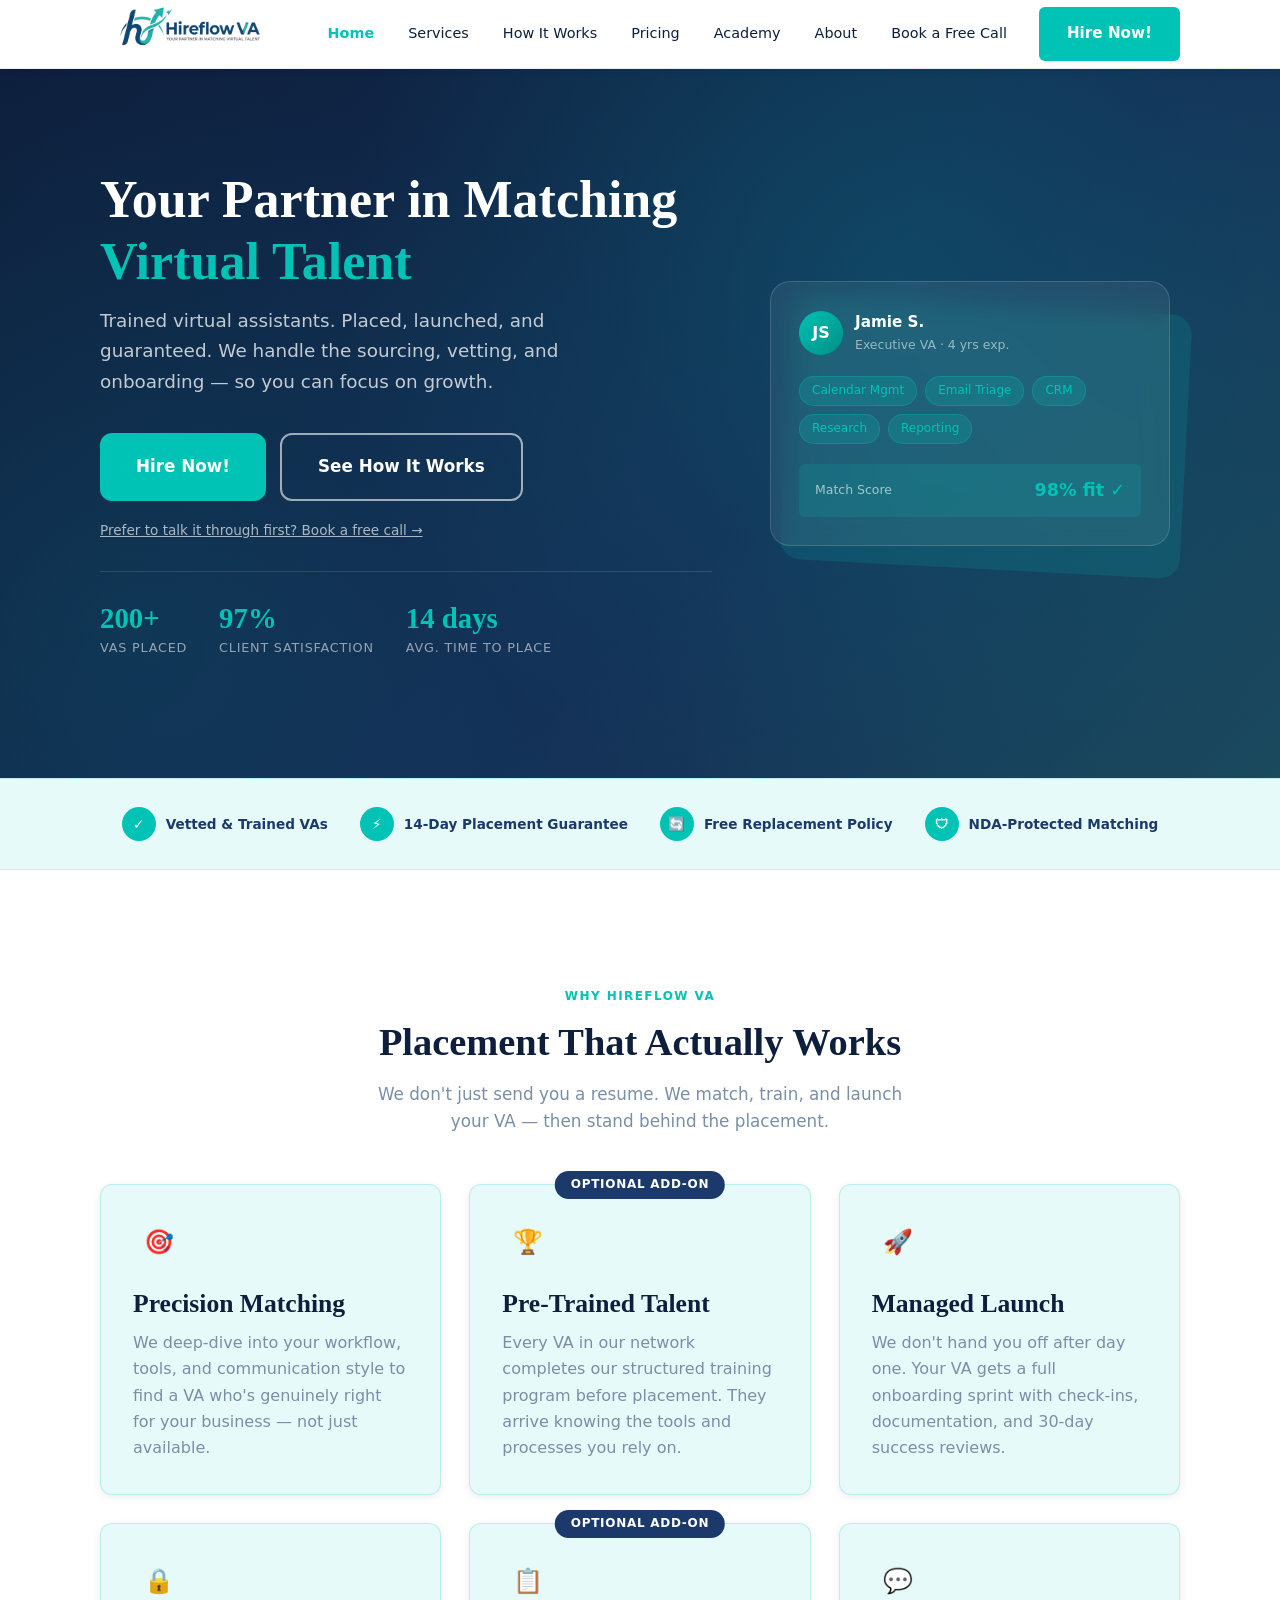
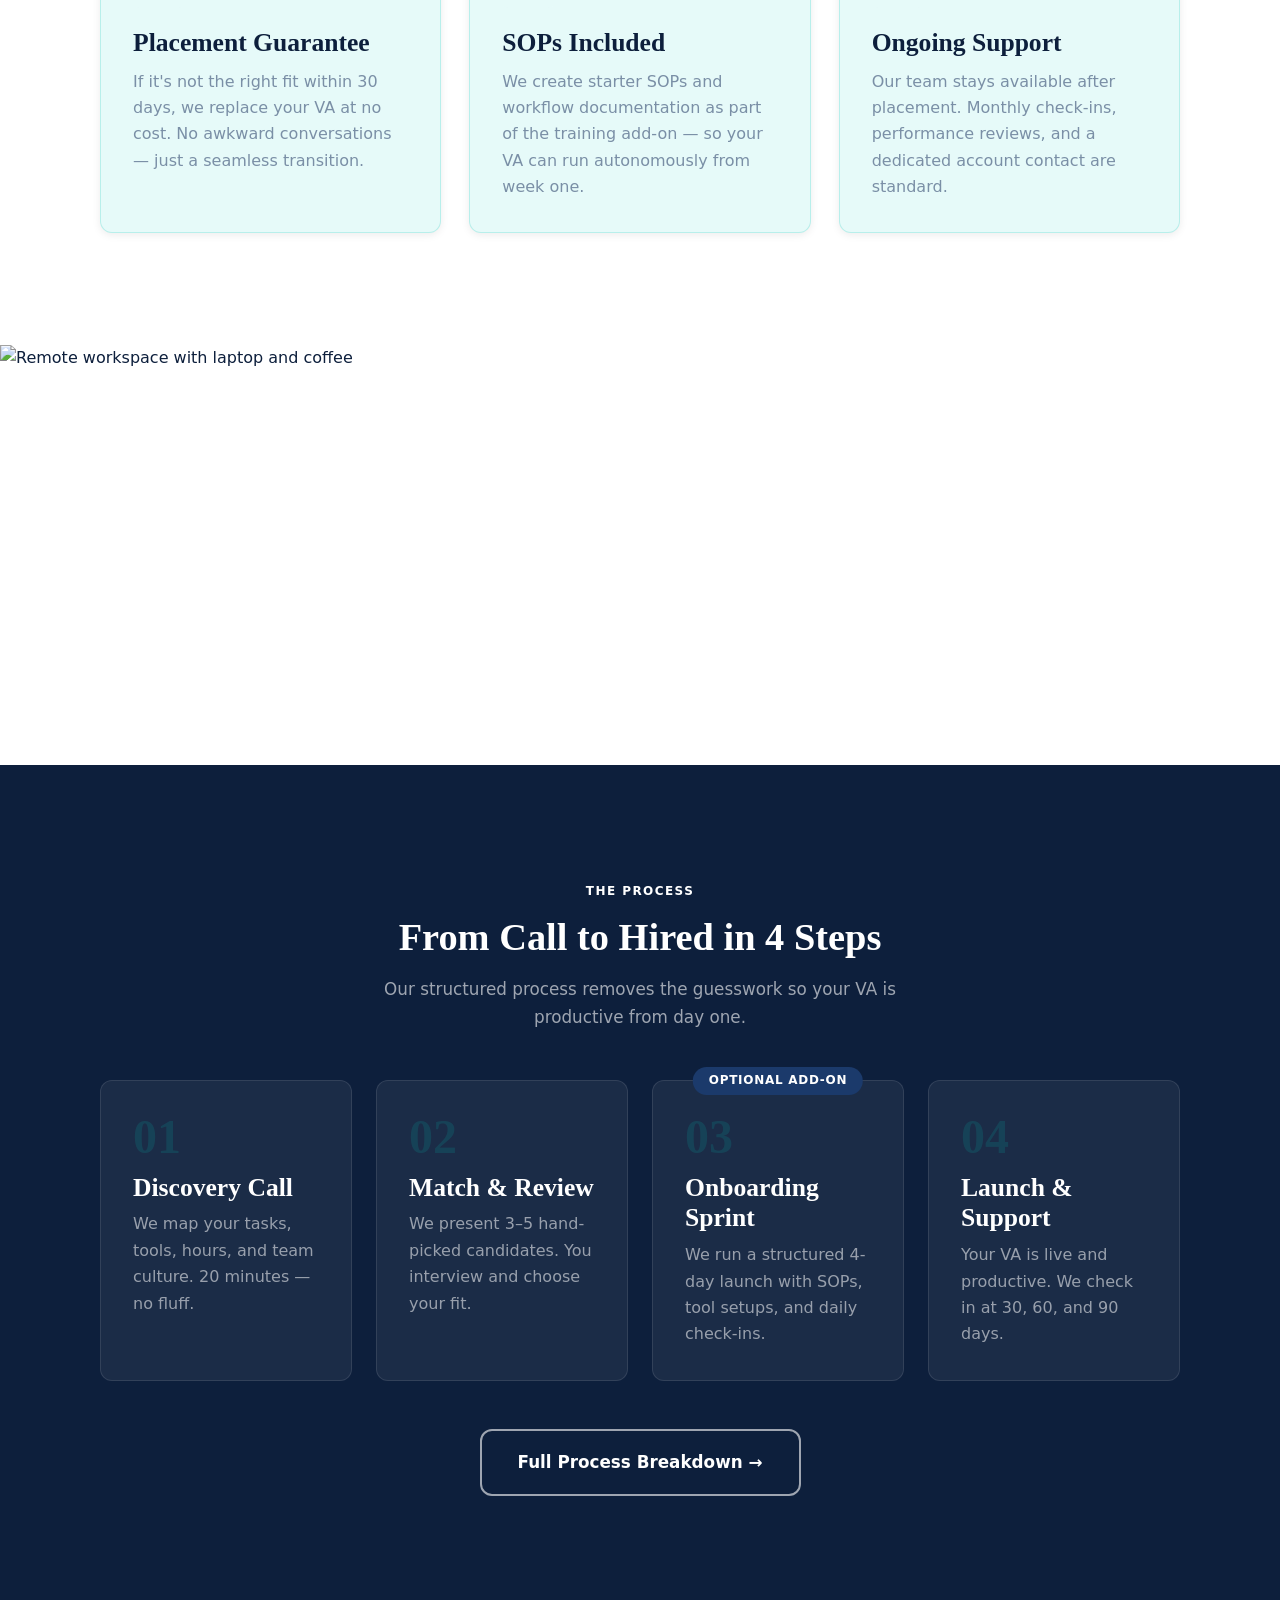
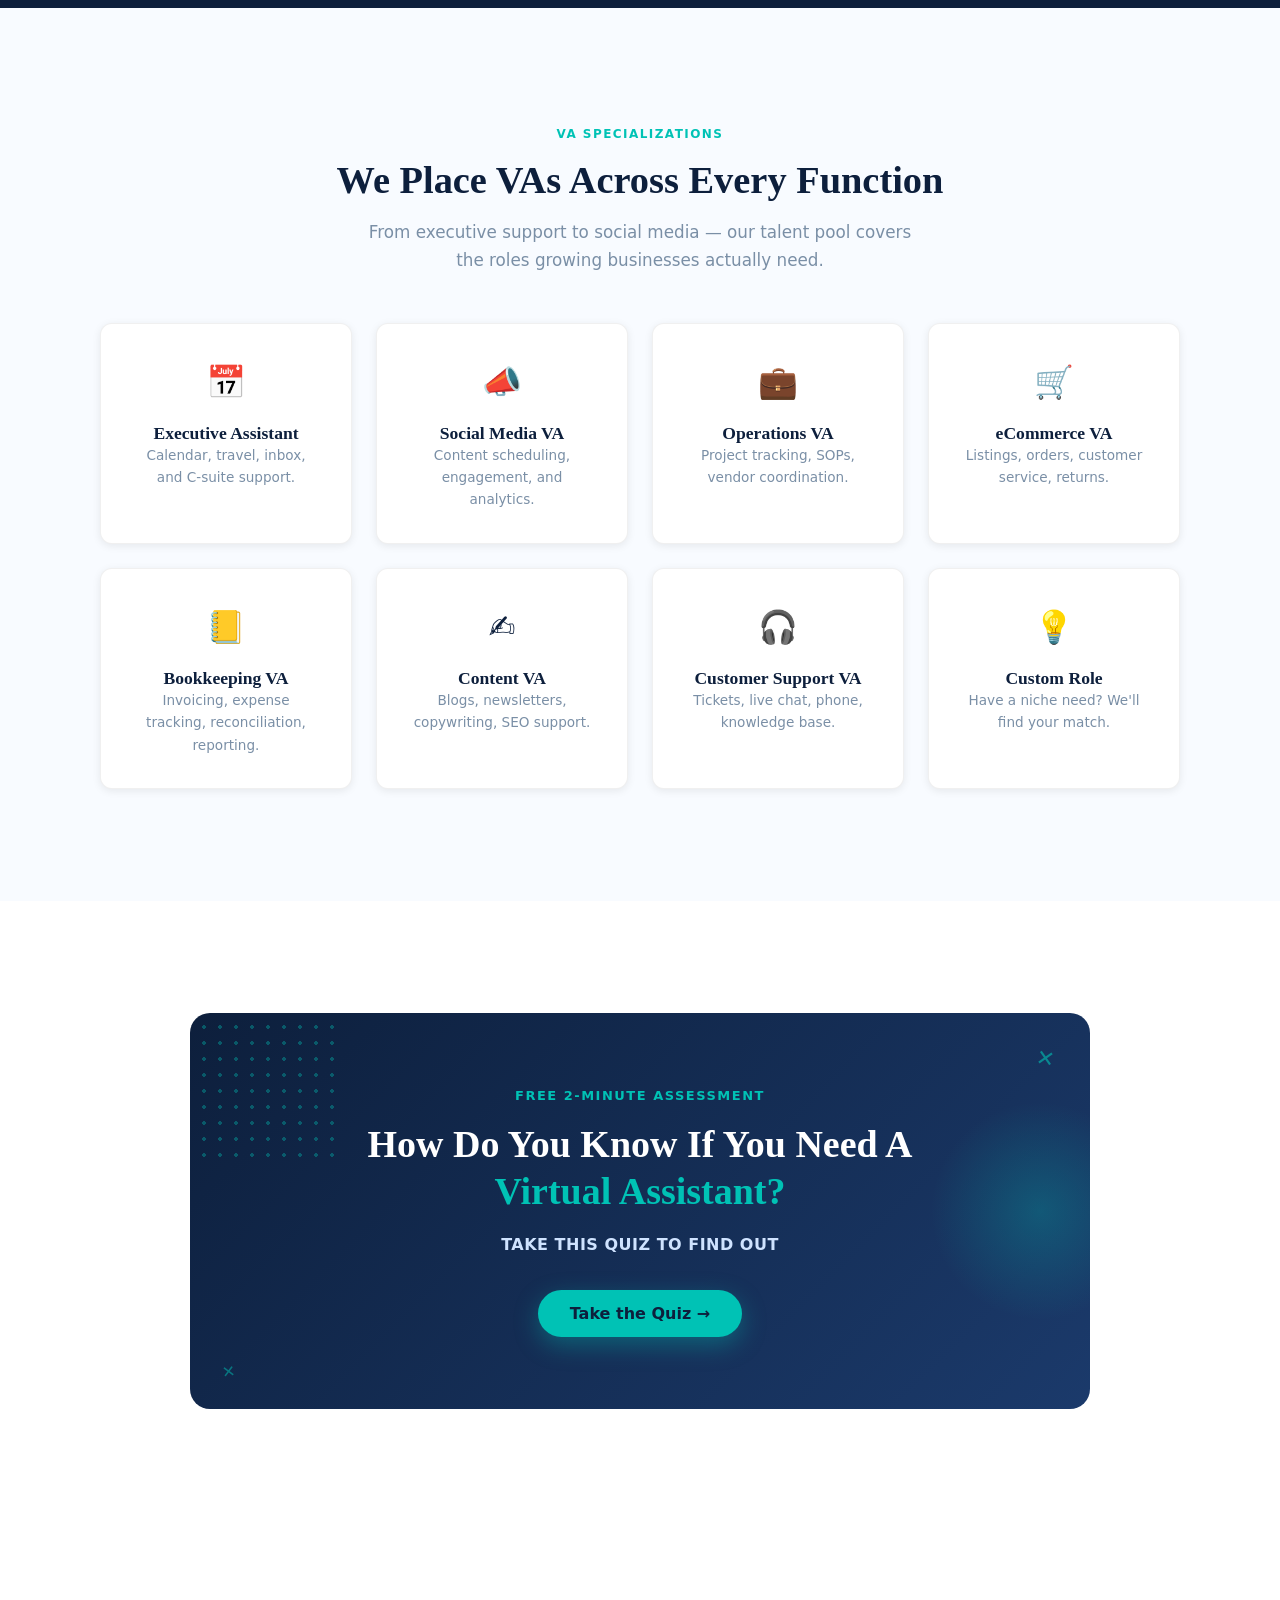
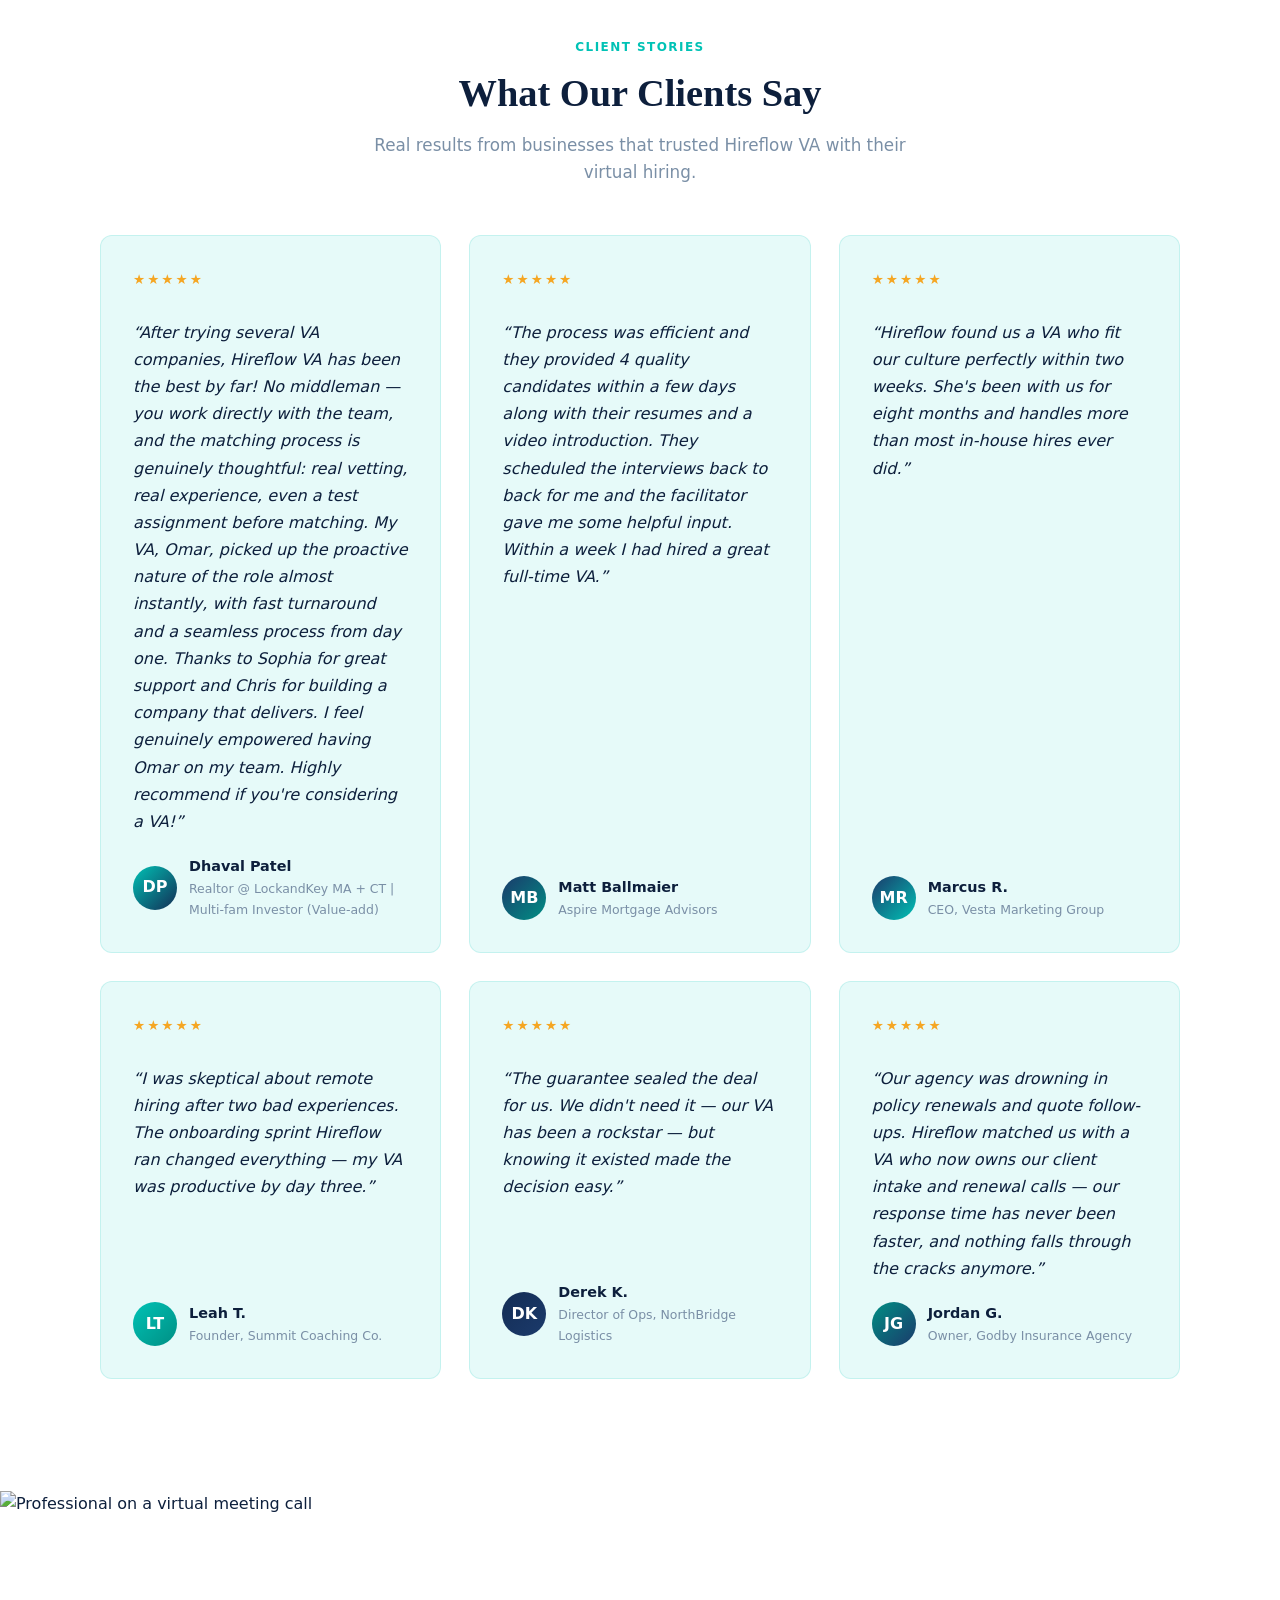
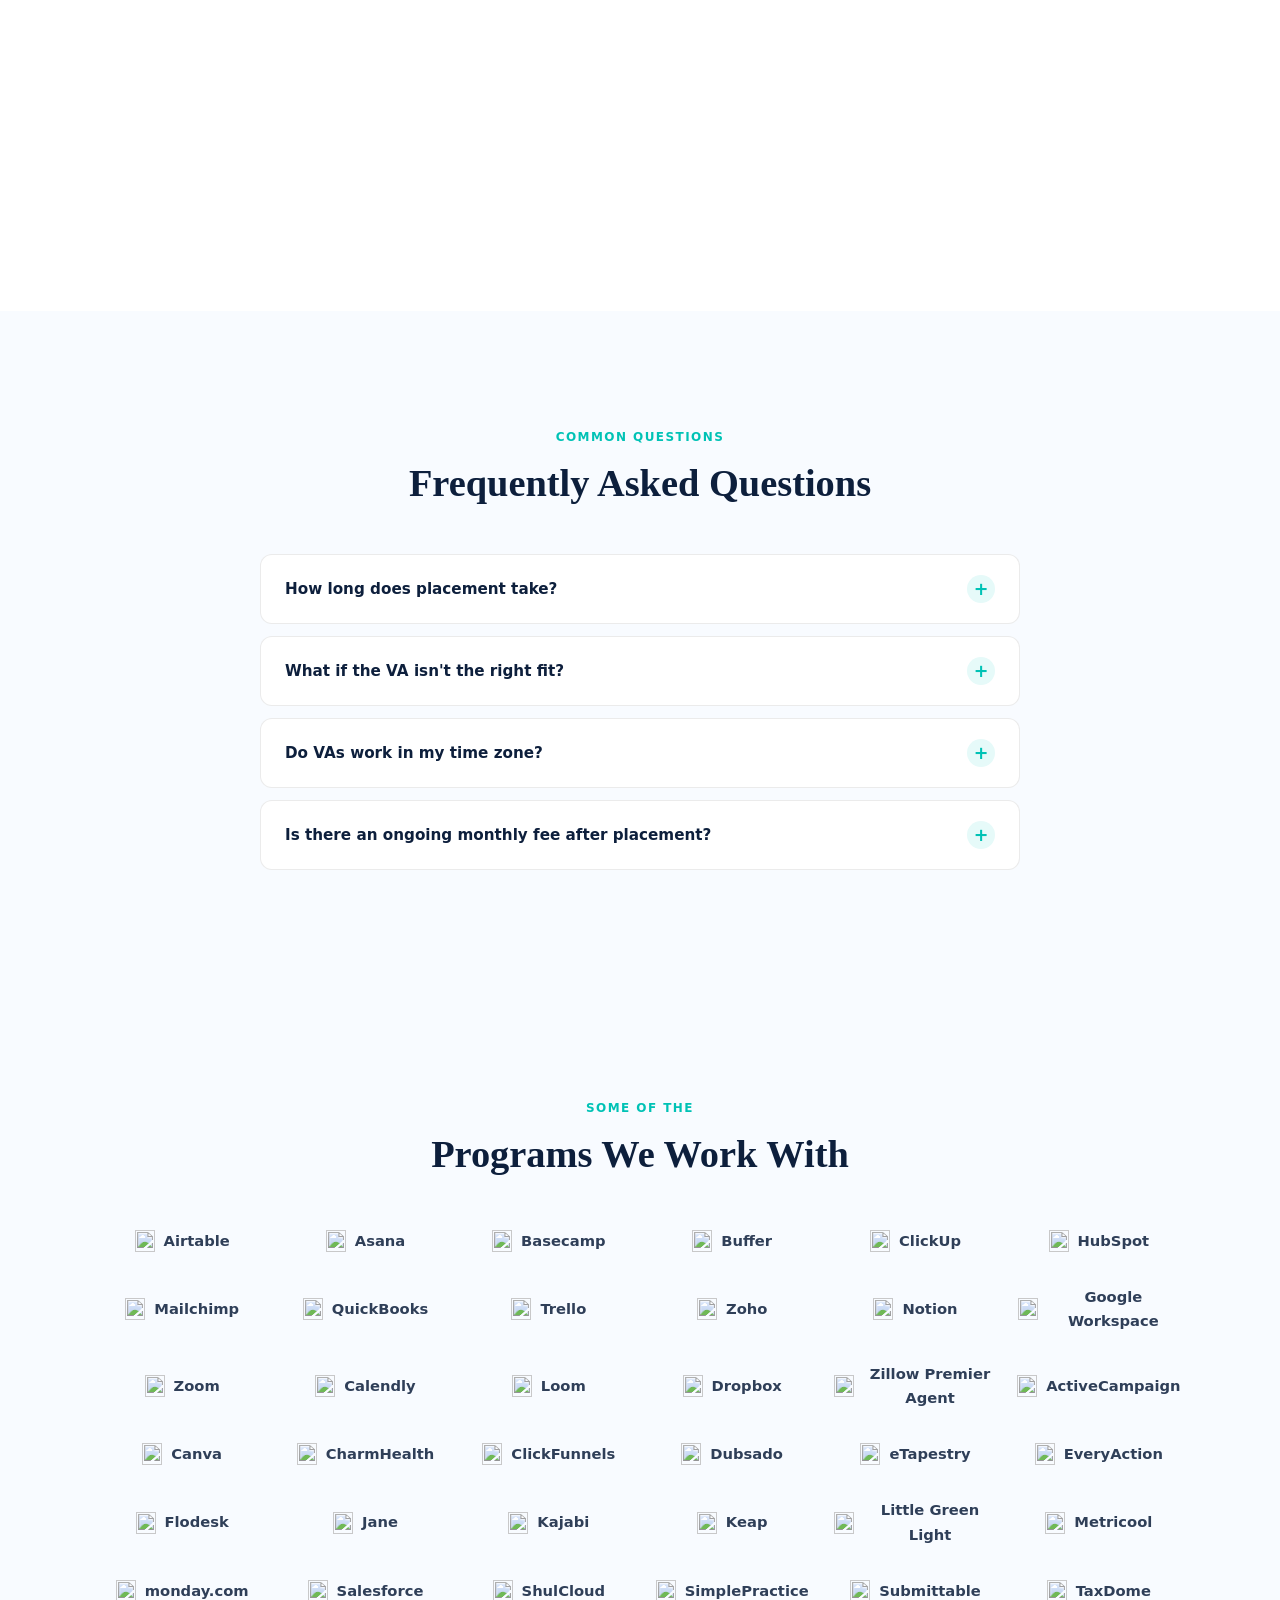
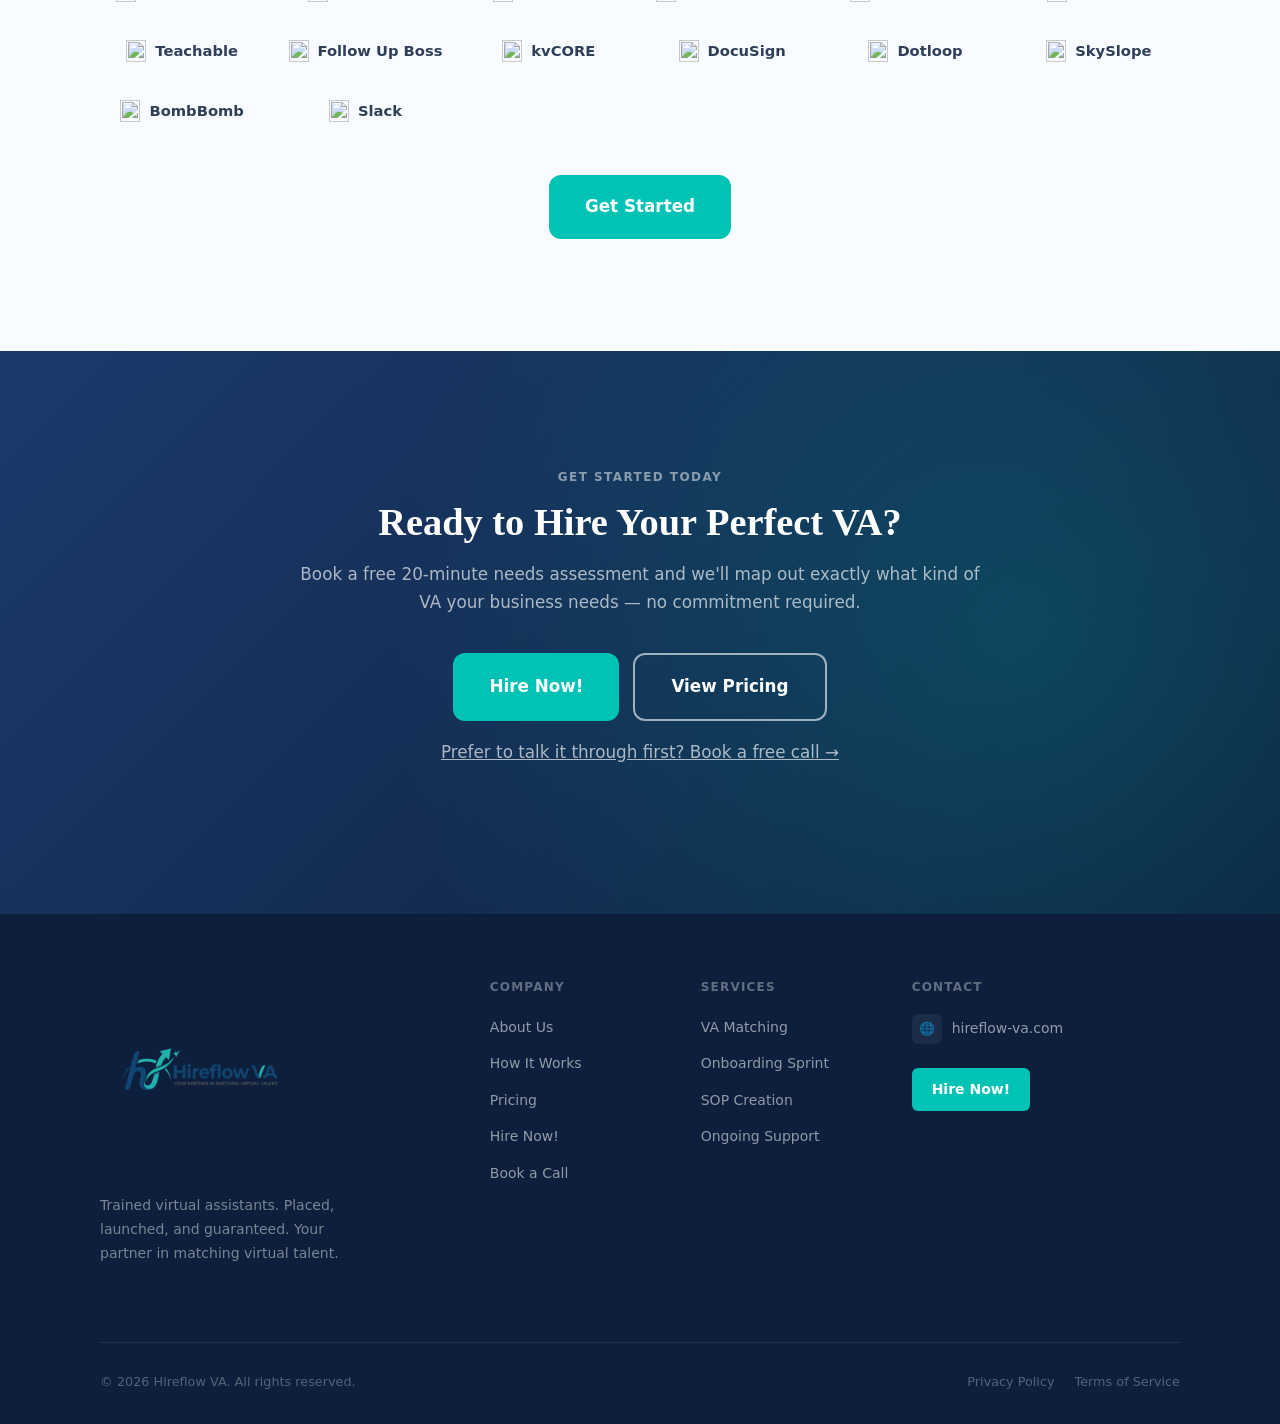
==== commit d402f9a4: "Move VA quiz to replace meeting-room section image" ====
--- a/index.html
+++ b/index.html
@@ -335,14 +335,192 @@
       </div>
     </section>
 
-    <!-- ══ SECTION IMAGE ═══════════════════════════════════════ -->
-<div style="width:100%;max-height:420px;overflow:hidden;">
-  <img src="https://images.unsplash.com/photo-1552664730-d307ca884978?w=1400&h=500&fit=crop&crop=center&q=80" 
-       alt="Team collaborating in a meeting" 
-       style="width:100%;height:420px;object-fit:cover;object-position:center;display:block;" 
-       loading="lazy">
-</div>
-    
+    <!-- ══ DO YOU NEED A VA QUIZ ═══════════════════════════════ -->
+    <section class="section" aria-label="Do you need a virtual assistant quiz">
+      <style>
+        .vaq-section{position:relative;overflow:hidden;background:linear-gradient(135deg,var(--dark-navy) 0%,var(--navy) 100%);padding:72px 20px;margin:0 auto;max-width:900px;border-radius:20px;color:var(--white);}
+        .vaq-container{position:relative;max-width:640px;margin:0 auto;text-align:center;z-index:2;}
+        .vaq-decor{position:absolute;z-index:1;pointer-events:none;}
+        .vaq-decor--dots{top:-10px;left:-10px;width:160px;height:160px;background-image:radial-gradient(var(--teal) 1.6px, transparent 1.6px);background-size:16px 16px;opacity:0.35;}
+        .vaq-decor--x1{top:28px;right:36px;font-size:22px;color:var(--teal);opacity:0.6;transform:rotate(10deg);}
+        .vaq-decor--x2{bottom:24px;left:32px;font-size:16px;color:var(--teal);opacity:0.5;transform:rotate(-8deg);}
+        .vaq-decor--glow{top:50%;right:-60px;width:220px;height:220px;transform:translateY(-50%);background:radial-gradient(circle, rgba(0,194,181,0.25) 0%, transparent 70%);}
+        .vaq-eyebrow{text-transform:uppercase;letter-spacing:1.5px;font-size:13px;font-weight:700;color:var(--teal);margin:0 0 14px;}
+        .vaq-heading{font-family:var(--font-heading);font-size:clamp(26px,4vw,38px);line-height:1.25;font-weight:700;margin:0 0 16px;color:var(--white);}
+        .vaq-accent{color:var(--teal);}
+        .vaq-subtext{font-size:16px;letter-spacing:0.5px;color:#CFE3FF;margin:0 0 32px;text-transform:uppercase;font-weight:600;}
+        .vaq-btn{display:inline-flex;align-items:center;gap:8px;font-size:16px;font-weight:700;padding:14px 32px;border-radius:999px;border:none;cursor:pointer;transition:transform 0.15s ease, box-shadow 0.15s ease;font-family:inherit;text-decoration:none;}
+        .vaq-btn--start{background:var(--teal);color:var(--dark-navy);box-shadow:0 8px 24px rgba(0,194,181,0.35);}
+        .vaq-btn--start:hover{transform:translateY(-2px);box-shadow:0 10px 28px rgba(0,194,181,0.45);}
+        .vaq-quiz{margin-top:8px;}
+        .vaq-progress{margin-bottom:28px;}
+        .vaq-progress__bar{width:100%;height:6px;border-radius:999px;background:rgba(255,255,255,0.15);overflow:hidden;margin-bottom:8px;}
+        .vaq-progress__fill{height:100%;width:20%;background:var(--teal);border-radius:999px;transition:width 0.3s ease;}
+        .vaq-progress__label{font-size:12px;color:#9FB4D6;letter-spacing:0.5px;text-transform:uppercase;}
+        .vaq-question__title{font-family:var(--font-heading);font-size:clamp(20px,3vw,26px);margin:0 0 24px;color:var(--white);line-height:1.35;}
+        .vaq-options{display:flex;flex-direction:column;gap:12px;margin-bottom:20px;}
+        .vaq-option{text-align:left;background:rgba(255,255,255,0.06);border:1.5px solid rgba(255,255,255,0.18);color:var(--white);padding:14px 18px;border-radius:12px;font-size:15px;cursor:pointer;transition:all 0.15s ease;font-family:inherit;width:100%;}
+        .vaq-option:hover{border-color:var(--teal);background:rgba(0,194,181,0.12);transform:translateX(2px);}
+        .vaq-option:focus-visible{outline:2px solid var(--teal);outline-offset:2px;}
+        .vaq-option.is-selected{border-color:var(--teal);background:rgba(0,194,181,0.2);}
+        .vaq-nav{display:flex;justify-content:flex-start;}
+        .vaq-btn--back{background:transparent;color:#9FB4D6;padding:8px 4px;font-size:14px;font-weight:600;}
+        .vaq-btn--back:hover{color:var(--white);}
+        .vaq-btn--back:disabled{opacity:0;pointer-events:none;}
+        .vaq-result__icon{width:56px;height:56px;border-radius:50%;background:var(--teal);color:var(--dark-navy);font-size:26px;font-weight:700;display:flex;align-items:center;justify-content:center;margin:0 auto 20px;}
+        .vaq-result__title{font-family:var(--font-heading);font-size:clamp(22px,3.5vw,30px);margin:0 0 14px;color:var(--white);}
+        .vaq-result__desc{font-size:15px;line-height:1.6;color:#CFE3FF;margin:0 0 28px;}
+        .vaq-result__actions{display:flex;gap:12px;justify-content:center;flex-wrap:wrap;margin-bottom:20px;}
+        .vaq-btn--primary{background:var(--teal);color:var(--dark-navy);}
+        .vaq-btn--outline{background:transparent;color:var(--white);border:1.5px solid rgba(255,255,255,0.4);}
+        .vaq-btn--outline:hover{border-color:var(--teal);color:var(--teal);}
+        .vaq-retake{background:none;border:none;color:#9FB4D6;font-size:13px;text-decoration:underline;cursor:pointer;font-family:inherit;}
+        .vaq-retake:hover{color:var(--white);}
+        @media (max-width:600px){.vaq-section{padding:48px 20px;border-radius:14px;}.vaq-decor--glow{display:none;}}
+      </style>
+      <div class="container">
+        <div class="vaq-section" id="va-quiz">
+          <div class="vaq-decor vaq-decor--dots" aria-hidden="true"></div>
+          <div class="vaq-decor vaq-decor--x1" aria-hidden="true">✕</div>
+          <div class="vaq-decor vaq-decor--x2" aria-hidden="true">✕</div>
+          <div class="vaq-decor vaq-decor--glow" aria-hidden="true"></div>
+          <div class="vaq-container">
+            <div class="vaq-intro" id="vaqIntro">
+              <p class="vaq-eyebrow">Free 2-Minute Assessment</p>
+              <h2 class="vaq-heading">How Do You Know If You Need A <span class="vaq-accent">Virtual Assistant?</span></h2>
+              <p class="vaq-subtext">Take this quiz to find out</p>
+              <button class="vaq-btn vaq-btn--start" id="vaqStartBtn" type="button">Take the Quiz →</button>
+            </div>
+            <div class="vaq-quiz" id="vaqQuiz" hidden>
+              <div class="vaq-progress">
+                <div class="vaq-progress__bar"><div class="vaq-progress__fill" id="vaqProgressFill"></div></div>
+                <div class="vaq-progress__label">Question <span id="vaqStepNum">1</span> of <span id="vaqStepTotal">10</span></div>
+              </div>
+              <div id="vaqQuestionWrap" aria-live="polite"></div>
+              <div class="vaq-nav">
+                <button class="vaq-btn vaq-btn--back" id="vaqBackBtn" type="button">← Back</button>
+              </div>
+            </div>
+            <div class="vaq-result" id="vaqResult" hidden aria-live="polite">
+              <div class="vaq-result__icon" id="vaqResultIcon">✓</div>
+              <h3 class="vaq-result__title" id="vaqResultTitle"></h3>
+              <p class="vaq-result__desc" id="vaqResultDesc"></p>
+              <div class="vaq-result__actions" id="vaqResultActions"></div>
+              <button class="vaq-retake" id="vaqRetakeBtn" type="button">Retake the quiz</button>
+            </div>
+          </div>
+        </div>
+      </div>
+    </section>
+
+    <script>
+      (function(){
+        var questions = [
+          { q: "Do you regularly work more than 45–50 hours a week just to keep up?", options: [ { text: "No", pts: 0 }, { text: "Sometimes", pts: 1 }, { text: "Yes, most weeks", pts: 2 }, { text: "Yes, every week", pts: 3 } ] },
+          { q: "How much time each week goes to email, scheduling, or data entry instead of work that actually grows your business?", options: [ { text: "Less than 3 hours", pts: 0 }, { text: "3–8 hours", pts: 1 }, { text: "8–15 hours", pts: 2 }, { text: "15+ hours", pts: 3 } ] },
+          { q: "Have you ever missed a follow-up, deadline, or lead because you were juggling too much?", options: [ { text: "Never", pts: 0 }, { text: "Once or twice", pts: 1 }, { text: "A few times", pts: 2 }, { text: "Regularly", pts: 3 } ] },
+          { q: "Do you find yourself doing tasks that someone else could easily handle for a fraction of your hourly value?", options: [ { text: "No", pts: 0 }, { text: "A little", pts: 1 }, { text: "Yes, several", pts: 2 }, { text: "Yes, constantly", pts: 3 } ] },
+          { q: "Are you turning down new clients, deals, or opportunities because you don't have the bandwidth?", options: [ { text: "No", pts: 0 }, { text: "Rarely", pts: 1 }, { text: "Sometimes", pts: 2 }, { text: "Yes, regularly", pts: 3 } ] },
+          { q: "How often do you say \"I'll get to it later\" about tasks that just keep piling up?", options: [ { text: "Rarely", pts: 0 }, { text: "Sometimes", pts: 1 }, { text: "Often", pts: 2 }, { text: "Almost daily", pts: 3 } ] },
+          { q: "Would your business grow faster if someone else handled the repetitive back-office work?", options: [ { text: "No", pts: 0 }, { text: "Maybe", pts: 1 }, { text: "Probably", pts: 2 }, { text: "Definitely", pts: 3 } ] },
+          { q: "Do you want more time back for clients, strategy, or your personal life?", options: [ { text: "Not really", pts: 0 }, { text: "A little", pts: 1 }, { text: "Yes", pts: 2 }, { text: "Absolutely", pts: 3 } ] },
+          { q: "Have you thought about hiring help before but weren't sure where to start?", options: [ { text: "No", pts: 0 }, { text: "It's crossed my mind", pts: 1 }, { text: "Yes, once or twice", pts: 2 }, { text: "Yes, more than once", pts: 3 } ] },
+          { q: "If a reliable, vetted VA could take 10+ hours of work off your plate starting this month, how ready are you?", options: [ { text: "Not ready", pts: 0 }, { text: "Curious", pts: 1 }, { text: "Ready to explore", pts: 2 }, { text: "Ready now", pts: 3 } ] }
+        ];
+
+        var tiers = [
+          { max: 8, icon: "\u2192", title: "Not Quite Yet", desc: "You're keeping things together for now \u2014 but most business owners hit this tipping point sooner than they expect. Worth knowing what a VA could take off your plate before you get there.", actions: [ { text: "See What a VA Could Take Off Your Plate", href: "virtual-assistant-services.html", style: "outline" } ] },
+          { max: 30, icon: "\u2713", title: "Yes \u2014 You Need a Virtual Assistant", desc: "Based on your answers, you're carrying work that's costing you time, money, and opportunities. A HireFlow VA can take it off your plate so you can get back to the work that actually grows your business.", actions: [ { text: "Get Started \u2014 $999", href: "get-started.html", style: "primary" }, { text: "Book a Free Call Instead", href: "book-a-call.html", style: "outline" } ] }
+        ];
+
+        var current = 0;
+        var answers = [];
+
+        var introEl = document.getElementById('vaqIntro');
+        var quizEl = document.getElementById('vaqQuiz');
+        var resultEl = document.getElementById('vaqResult');
+        var startBtn = document.getElementById('vaqStartBtn');
+        var backBtn = document.getElementById('vaqBackBtn');
+        var retakeBtn = document.getElementById('vaqRetakeBtn');
+        var questionWrap = document.getElementById('vaqQuestionWrap');
+        var progressFill = document.getElementById('vaqProgressFill');
+        var stepNum = document.getElementById('vaqStepNum');
+        var stepTotal = document.getElementById('vaqStepTotal');
+
+        if (!introEl) return;
+        stepTotal.textContent = questions.length;
+
+        function renderQuestion(){
+          var qData = questions[current];
+          stepNum.textContent = current + 1;
+          progressFill.style.width = ((current) / questions.length * 100 + (100/questions.length)) + '%';
+          var html = '<h3 class="vaq-question__title">' + qData.q + '</h3><div class="vaq-options">';
+          qData.options.forEach(function(opt, i){
+            var selected = answers[current] === i ? ' is-selected' : '';
+            html += '<button class="vaq-option' + selected + '" type="button" data-index="' + i + '">' + opt.text + '</button>';
+          });
+          html += '</div>';
+          questionWrap.innerHTML = html;
+          backBtn.disabled = current === 0;
+          var optionBtns = questionWrap.querySelectorAll('.vaq-option');
+          optionBtns.forEach(function(btn){
+            btn.addEventListener('click', function(){
+              var idx = parseInt(btn.getAttribute('data-index'), 10);
+              answers[current] = idx;
+              setTimeout(function(){
+                if (current < questions.length - 1){
+                  current++;
+                  renderQuestion();
+                } else {
+                  showResult();
+                }
+              }, 180);
+            });
+          });
+        }
+
+        function showResult(){
+          quizEl.hidden = true;
+          resultEl.hidden = false;
+          var total = 0;
+          answers.forEach(function(ansIndex, qIndex){
+            total += questions[qIndex].options[ansIndex].pts;
+          });
+          var tier = tiers[tiers.length - 1];
+          for (var i = 0; i < tiers.length; i++){
+            if (total <= tiers[i].max){ tier = tiers[i]; break; }
+          }
+          document.getElementById('vaqResultIcon').textContent = tier.icon;
+          document.getElementById('vaqResultTitle').textContent = tier.title;
+          document.getElementById('vaqResultDesc').textContent = tier.desc;
+          var actionsEl = document.getElementById('vaqResultActions');
+          actionsEl.innerHTML = '';
+          tier.actions.forEach(function(action){
+            var a = document.createElement('a');
+            a.href = action.href;
+            a.textContent = action.text;
+            a.className = 'vaq-btn ' + (action.style === 'primary' ? 'vaq-btn--primary' : 'vaq-btn--outline');
+            actionsEl.appendChild(a);
+          });
+        }
+
+        startBtn.addEventListener('click', function(){
+          introEl.hidden = true;
+          quizEl.hidden = false;
+          current = 0;
+          answers = [];
+          renderQuestion();
+        });
+        backBtn.addEventListener('click', function(){
+          if (current > 0){ current--; renderQuestion(); }
+        });
+        retakeBtn.addEventListener('click', function(){
+          resultEl.hidden = true;
+          introEl.hidden = false;
+        });
+      })();
+    </script>
+
     <!-- ══ TESTIMONIALS ════════════════════════════════════════════ -->
     <section class="section testimonials" id="testimonials" aria-labelledby="testimonials-heading">
       <div class="container">
@@ -553,193 +731,7 @@
       </div>
     </section>
 
-    <!-- ══ DO YOU NEED A VA QUIZ ═══════════════════════════════ -->
-    <section class="section" aria-label="Do you need a virtual assistant quiz">
-      <style>
-        .vaq-section{position:relative;overflow:hidden;background:linear-gradient(135deg,var(--dark-navy) 0%,var(--navy) 100%);padding:72px 20px;margin:0 auto;max-width:900px;border-radius:20px;color:var(--white);}
-        .vaq-container{position:relative;max-width:640px;margin:0 auto;text-align:center;z-index:2;}
-        .vaq-decor{position:absolute;z-index:1;pointer-events:none;}
-        .vaq-decor--dots{top:-10px;left:-10px;width:160px;height:160px;background-image:radial-gradient(var(--teal) 1.6px, transparent 1.6px);background-size:16px 16px;opacity:0.35;}
-        .vaq-decor--x1{top:28px;right:36px;font-size:22px;color:var(--teal);opacity:0.6;transform:rotate(10deg);}
-        .vaq-decor--x2{bottom:24px;left:32px;font-size:16px;color:var(--teal);opacity:0.5;transform:rotate(-8deg);}
-        .vaq-decor--glow{top:50%;right:-60px;width:220px;height:220px;transform:translateY(-50%);background:radial-gradient(circle, rgba(0,194,181,0.25) 0%, transparent 70%);}
-        .vaq-eyebrow{text-transform:uppercase;letter-spacing:1.5px;font-size:13px;font-weight:700;color:var(--teal);margin:0 0 14px;}
-        .vaq-heading{font-family:var(--font-heading);font-size:clamp(26px,4vw,38px);line-height:1.25;font-weight:700;margin:0 0 16px;color:var(--white);}
-        .vaq-accent{color:var(--teal);}
-        .vaq-subtext{font-size:16px;letter-spacing:0.5px;color:#CFE3FF;margin:0 0 32px;text-transform:uppercase;font-weight:600;}
-        .vaq-btn{display:inline-flex;align-items:center;gap:8px;font-size:16px;font-weight:700;padding:14px 32px;border-radius:999px;border:none;cursor:pointer;transition:transform 0.15s ease, box-shadow 0.15s ease;font-family:inherit;text-decoration:none;}
-        .vaq-btn--start{background:var(--teal);color:var(--dark-navy);box-shadow:0 8px 24px rgba(0,194,181,0.35);}
-        .vaq-btn--start:hover{transform:translateY(-2px);box-shadow:0 10px 28px rgba(0,194,181,0.45);}
-        .vaq-quiz{margin-top:8px;}
-        .vaq-progress{margin-bottom:28px;}
-        .vaq-progress__bar{width:100%;height:6px;border-radius:999px;background:rgba(255,255,255,0.15);overflow:hidden;margin-bottom:8px;}
-        .vaq-progress__fill{height:100%;width:20%;background:var(--teal);border-radius:999px;transition:width 0.3s ease;}
-        .vaq-progress__label{font-size:12px;color:#9FB4D6;letter-spacing:0.5px;text-transform:uppercase;}
-        .vaq-question__title{font-family:var(--font-heading);font-size:clamp(20px,3vw,26px);margin:0 0 24px;color:var(--white);line-height:1.35;}
-        .vaq-options{display:flex;flex-direction:column;gap:12px;margin-bottom:20px;}
-        .vaq-option{text-align:left;background:rgba(255,255,255,0.06);border:1.5px solid rgba(255,255,255,0.18);color:var(--white);padding:14px 18px;border-radius:12px;font-size:15px;cursor:pointer;transition:all 0.15s ease;font-family:inherit;width:100%;}
-        .vaq-option:hover{border-color:var(--teal);background:rgba(0,194,181,0.12);transform:translateX(2px);}
-        .vaq-option:focus-visible{outline:2px solid var(--teal);outline-offset:2px;}
-        .vaq-option.is-selected{border-color:var(--teal);background:rgba(0,194,181,0.2);}
-        .vaq-nav{display:flex;justify-content:flex-start;}
-        .vaq-btn--back{background:transparent;color:#9FB4D6;padding:8px 4px;font-size:14px;font-weight:600;}
-        .vaq-btn--back:hover{color:var(--white);}
-        .vaq-btn--back:disabled{opacity:0;pointer-events:none;}
-        .vaq-result__icon{width:56px;height:56px;border-radius:50%;background:var(--teal);color:var(--dark-navy);font-size:26px;font-weight:700;display:flex;align-items:center;justify-content:center;margin:0 auto 20px;}
-        .vaq-result__title{font-family:var(--font-heading);font-size:clamp(22px,3.5vw,30px);margin:0 0 14px;color:var(--white);}
-        .vaq-result__desc{font-size:15px;line-height:1.6;color:#CFE3FF;margin:0 0 28px;}
-        .vaq-result__actions{display:flex;gap:12px;justify-content:center;flex-wrap:wrap;margin-bottom:20px;}
-        .vaq-btn--primary{background:var(--teal);color:var(--dark-navy);}
-        .vaq-btn--outline{background:transparent;color:var(--white);border:1.5px solid rgba(255,255,255,0.4);}
-        .vaq-btn--outline:hover{border-color:var(--teal);color:var(--teal);}
-        .vaq-retake{background:none;border:none;color:#9FB4D6;font-size:13px;text-decoration:underline;cursor:pointer;font-family:inherit;}
-        .vaq-retake:hover{color:var(--white);}
-        @media (max-width:600px){.vaq-section{padding:48px 20px;border-radius:14px;}.vaq-decor--glow{display:none;}}
-      </style>
-      <div class="container">
-        <div class="vaq-section" id="va-quiz">
-          <div class="vaq-decor vaq-decor--dots" aria-hidden="true"></div>
-          <div class="vaq-decor vaq-decor--x1" aria-hidden="true">✕</div>
-          <div class="vaq-decor vaq-decor--x2" aria-hidden="true">✕</div>
-          <div class="vaq-decor vaq-decor--glow" aria-hidden="true"></div>
-          <div class="vaq-container">
-            <div class="vaq-intro" id="vaqIntro">
-              <p class="vaq-eyebrow">Free 2-Minute Assessment</p>
-              <h2 class="vaq-heading">How Do You Know If You Need A <span class="vaq-accent">Virtual Assistant?</span></h2>
-              <p class="vaq-subtext">Take this quiz to find out</p>
-              <button class="vaq-btn vaq-btn--start" id="vaqStartBtn" type="button">Take the Quiz →</button>
-            </div>
-            <div class="vaq-quiz" id="vaqQuiz" hidden>
-              <div class="vaq-progress">
-                <div class="vaq-progress__bar"><div class="vaq-progress__fill" id="vaqProgressFill"></div></div>
-                <div class="vaq-progress__label">Question <span id="vaqStepNum">1</span> of <span id="vaqStepTotal">10</span></div>
-              </div>
-              <div id="vaqQuestionWrap" aria-live="polite"></div>
-              <div class="vaq-nav">
-                <button class="vaq-btn vaq-btn--back" id="vaqBackBtn" type="button">← Back</button>
-              </div>
-            </div>
-            <div class="vaq-result" id="vaqResult" hidden aria-live="polite">
-              <div class="vaq-result__icon" id="vaqResultIcon">✓</div>
-              <h3 class="vaq-result__title" id="vaqResultTitle"></h3>
-              <p class="vaq-result__desc" id="vaqResultDesc"></p>
-              <div class="vaq-result__actions" id="vaqResultActions"></div>
-              <button class="vaq-retake" id="vaqRetakeBtn" type="button">Retake the quiz</button>
-            </div>
-          </div>
-        </div>
-      </div>
-    </section>
-
-    <script>
-      (function(){
-        var questions = [
-          { q: "Do you regularly work more than 45–50 hours a week just to keep up?", options: [ { text: "No", pts: 0 }, { text: "Sometimes", pts: 1 }, { text: "Yes, most weeks", pts: 2 }, { text: "Yes, every week", pts: 3 } ] },
-          { q: "How much time each week goes to email, scheduling, or data entry instead of work that actually grows your business?", options: [ { text: "Less than 3 hours", pts: 0 }, { text: "3–8 hours", pts: 1 }, { text: "8–15 hours", pts: 2 }, { text: "15+ hours", pts: 3 } ] },
-          { q: "Have you ever missed a follow-up, deadline, or lead because you were juggling too much?", options: [ { text: "Never", pts: 0 }, { text: "Once or twice", pts: 1 }, { text: "A few times", pts: 2 }, { text: "Regularly", pts: 3 } ] },
-          { q: "Do you find yourself doing tasks that someone else could easily handle for a fraction of your hourly value?", options: [ { text: "No", pts: 0 }, { text: "A little", pts: 1 }, { text: "Yes, several", pts: 2 }, { text: "Yes, constantly", pts: 3 } ] },
-          { q: "Are you turning down new clients, deals, or opportunities because you don't have the bandwidth?", options: [ { text: "No", pts: 0 }, { text: "Rarely", pts: 1 }, { text: "Sometimes", pts: 2 }, { text: "Yes, regularly", pts: 3 } ] },
-          { q: "How often do you say \"I'll get to it later\" about tasks that just keep piling up?", options: [ { text: "Rarely", pts: 0 }, { text: "Sometimes", pts: 1 }, { text: "Often", pts: 2 }, { text: "Almost daily", pts: 3 } ] },
-          { q: "Would your business grow faster if someone else handled the repetitive back-office work?", options: [ { text: "No", pts: 0 }, { text: "Maybe", pts: 1 }, { text: "Probably", pts: 2 }, { text: "Definitely", pts: 3 } ] },
-          { q: "Do you want more time back for clients, strategy, or your personal life?", options: [ { text: "Not really", pts: 0 }, { text: "A little", pts: 1 }, { text: "Yes", pts: 2 }, { text: "Absolutely", pts: 3 } ] },
-          { q: "Have you thought about hiring help before but weren't sure where to start?", options: [ { text: "No", pts: 0 }, { text: "It's crossed my mind", pts: 1 }, { text: "Yes, once or twice", pts: 2 }, { text: "Yes, more than once", pts: 3 } ] },
-          { q: "If a reliable, vetted VA could take 10+ hours of work off your plate starting this month, how ready are you?", options: [ { text: "Not ready", pts: 0 }, { text: "Curious", pts: 1 }, { text: "Ready to explore", pts: 2 }, { text: "Ready now", pts: 3 } ] }
-        ];
-
-        var tiers = [
-          { max: 8, icon: "\u2192", title: "Not Quite Yet", desc: "You're keeping things together for now \u2014 but most business owners hit this tipping point sooner than they expect. Worth knowing what a VA could take off your plate before you get there.", actions: [ { text: "See What a VA Could Take Off Your Plate", href: "virtual-assistant-services.html", style: "outline" } ] },
-          { max: 30, icon: "\u2713", title: "Yes \u2014 You Need a Virtual Assistant", desc: "Based on your answers, you're carrying work that's costing you time, money, and opportunities. A HireFlow VA can take it off your plate so you can get back to the work that actually grows your business.", actions: [ { text: "Get Started \u2014 $999", href: "get-started.html", style: "primary" }, { text: "Book a Free Call Instead", href: "book-a-call.html", style: "outline" } ] }
-        ];
-
-        var current = 0;
-        var answers = [];
-
-        var introEl = document.getElementById('vaqIntro');
-        var quizEl = document.getElementById('vaqQuiz');
-        var resultEl = document.getElementById('vaqResult');
-        var startBtn = document.getElementById('vaqStartBtn');
-        var backBtn = document.getElementById('vaqBackBtn');
-        var retakeBtn = document.getElementById('vaqRetakeBtn');
-        var questionWrap = document.getElementById('vaqQuestionWrap');
-        var progressFill = document.getElementById('vaqProgressFill');
-        var stepNum = document.getElementById('vaqStepNum');
-        var stepTotal = document.getElementById('vaqStepTotal');
-
-        if (!introEl) return;
-        stepTotal.textContent = questions.length;
-
-        function renderQuestion(){
-          var qData = questions[current];
-          stepNum.textContent = current + 1;
-          progressFill.style.width = ((current) / questions.length * 100 + (100/questions.length)) + '%';
-          var html = '<h3 class="vaq-question__title">' + qData.q + '</h3><div class="vaq-options">';
-          qData.options.forEach(function(opt, i){
-            var selected = answers[current] === i ? ' is-selected' : '';
-            html += '<button class="vaq-option' + selected + '" type="button" data-index="' + i + '">' + opt.text + '</button>';
-          });
-          html += '</div>';
-          questionWrap.innerHTML = html;
-          backBtn.disabled = current === 0;
-          var optionBtns = questionWrap.querySelectorAll('.vaq-option');
-          optionBtns.forEach(function(btn){
-            btn.addEventListener('click', function(){
-              var idx = parseInt(btn.getAttribute('data-index'), 10);
-              answers[current] = idx;
-              setTimeout(function(){
-                if (current < questions.length - 1){
-                  current++;
-                  renderQuestion();
-                } else {
-                  showResult();
-                }
-              }, 180);
-            });
-          });
-        }
-
-        function showResult(){
-          quizEl.hidden = true;
-          resultEl.hidden = false;
-          var total = 0;
-          answers.forEach(function(ansIndex, qIndex){
-            total += questions[qIndex].options[ansIndex].pts;
-          });
-          var tier = tiers[tiers.length - 1];
-          for (var i = 0; i < tiers.length; i++){
-            if (total <= tiers[i].max){ tier = tiers[i]; break; }
-          }
-          document.getElementById('vaqResultIcon').textContent = tier.icon;
-          document.getElementById('vaqResultTitle').textContent = tier.title;
-          document.getElementById('vaqResultDesc').textContent = tier.desc;
-          var actionsEl = document.getElementById('vaqResultActions');
-          actionsEl.innerHTML = '';
-          tier.actions.forEach(function(action){
-            var a = document.createElement('a');
-            a.href = action.href;
-            a.textContent = action.text;
-            a.className = 'vaq-btn ' + (action.style === 'primary' ? 'vaq-btn--primary' : 'vaq-btn--outline');
-            actionsEl.appendChild(a);
-          });
-        }
-
-        startBtn.addEventListener('click', function(){
-          introEl.hidden = true;
-          quizEl.hidden = false;
-          current = 0;
-          answers = [];
-          renderQuestion();
-        });
-        backBtn.addEventListener('click', function(){
-          if (current > 0){ current--; renderQuestion(); }
-        });
-        retakeBtn.addEventListener('click', function(){
-          resultEl.hidden = true;
-          introEl.hidden = false;
-        });
-      })();
-    </script>
-
-<!-- ══ CTA ════════════════════════════════════════════════════ -->
+    <!-- ══ CTA ════════════════════════════════════════════════════ -->
     <section class="section cta-section" aria-label="Call to action">
       <div class="container">
         <div class="cta-section__inner">
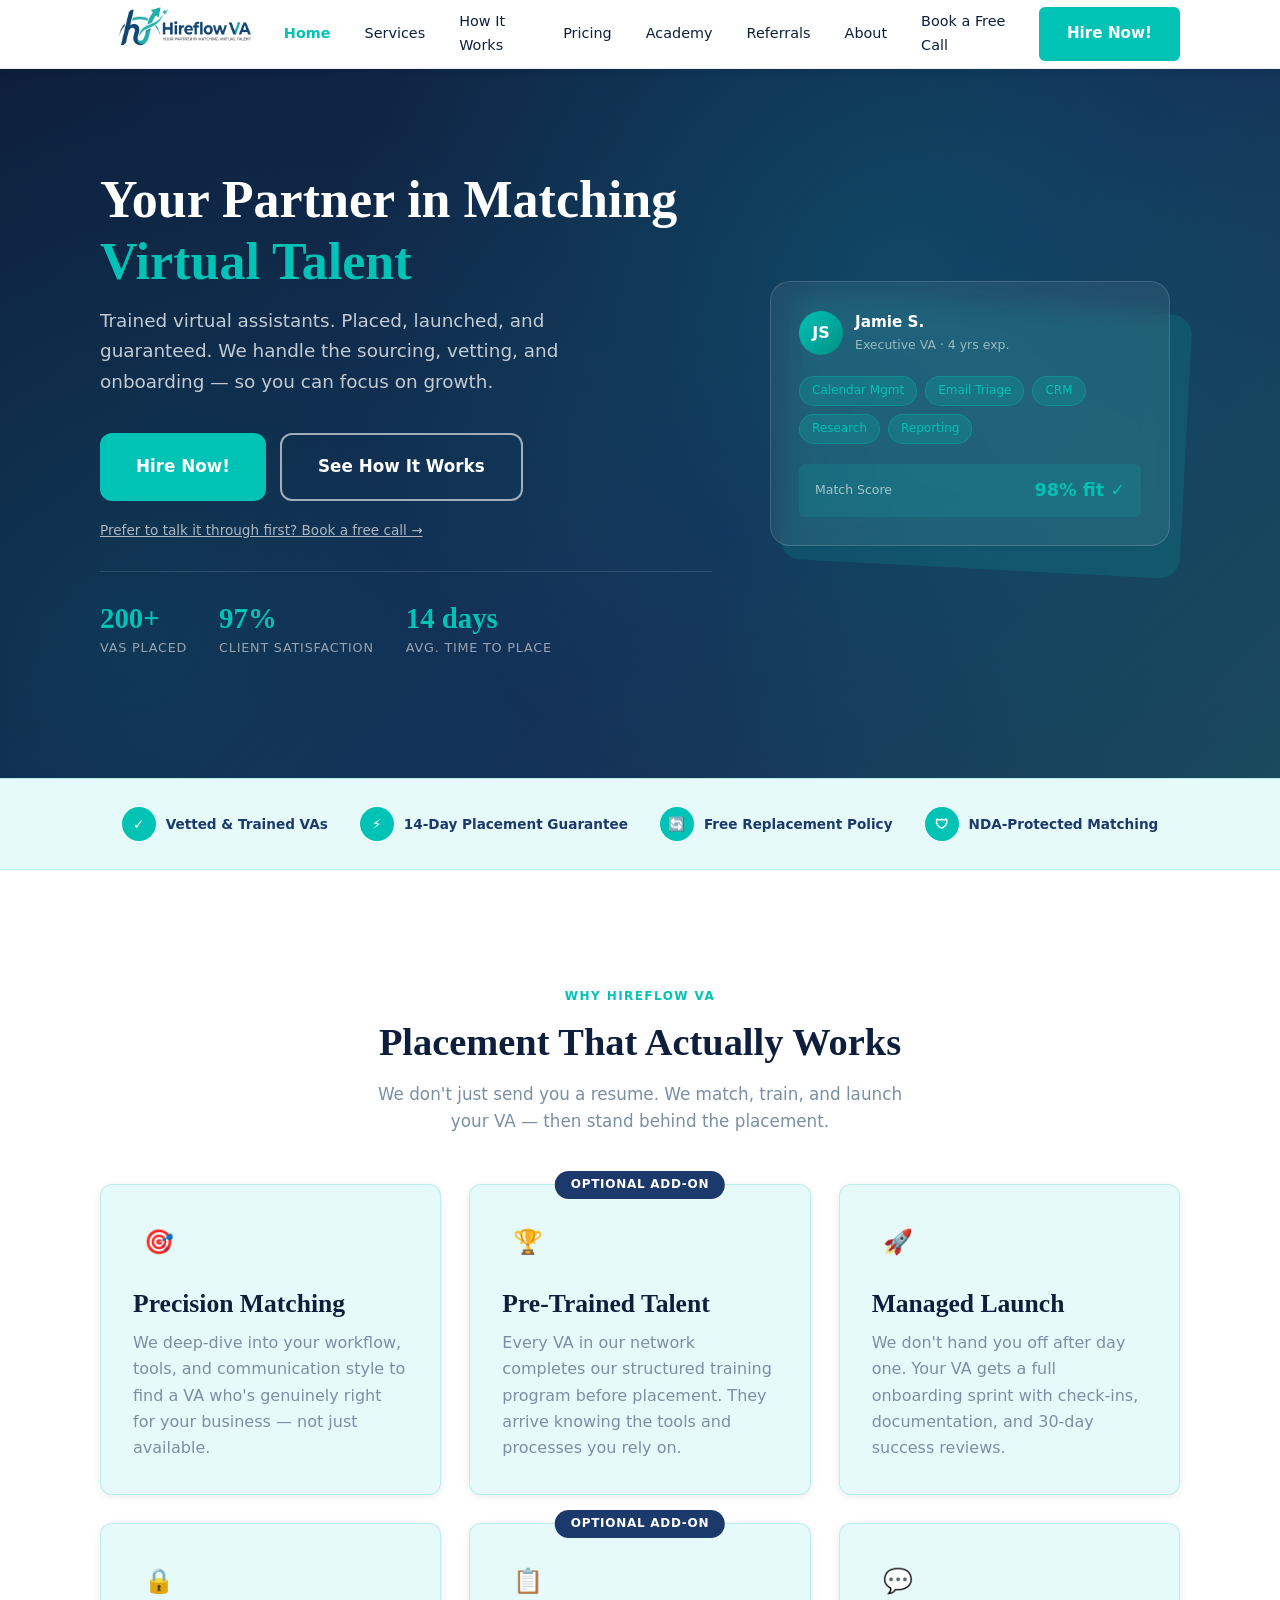
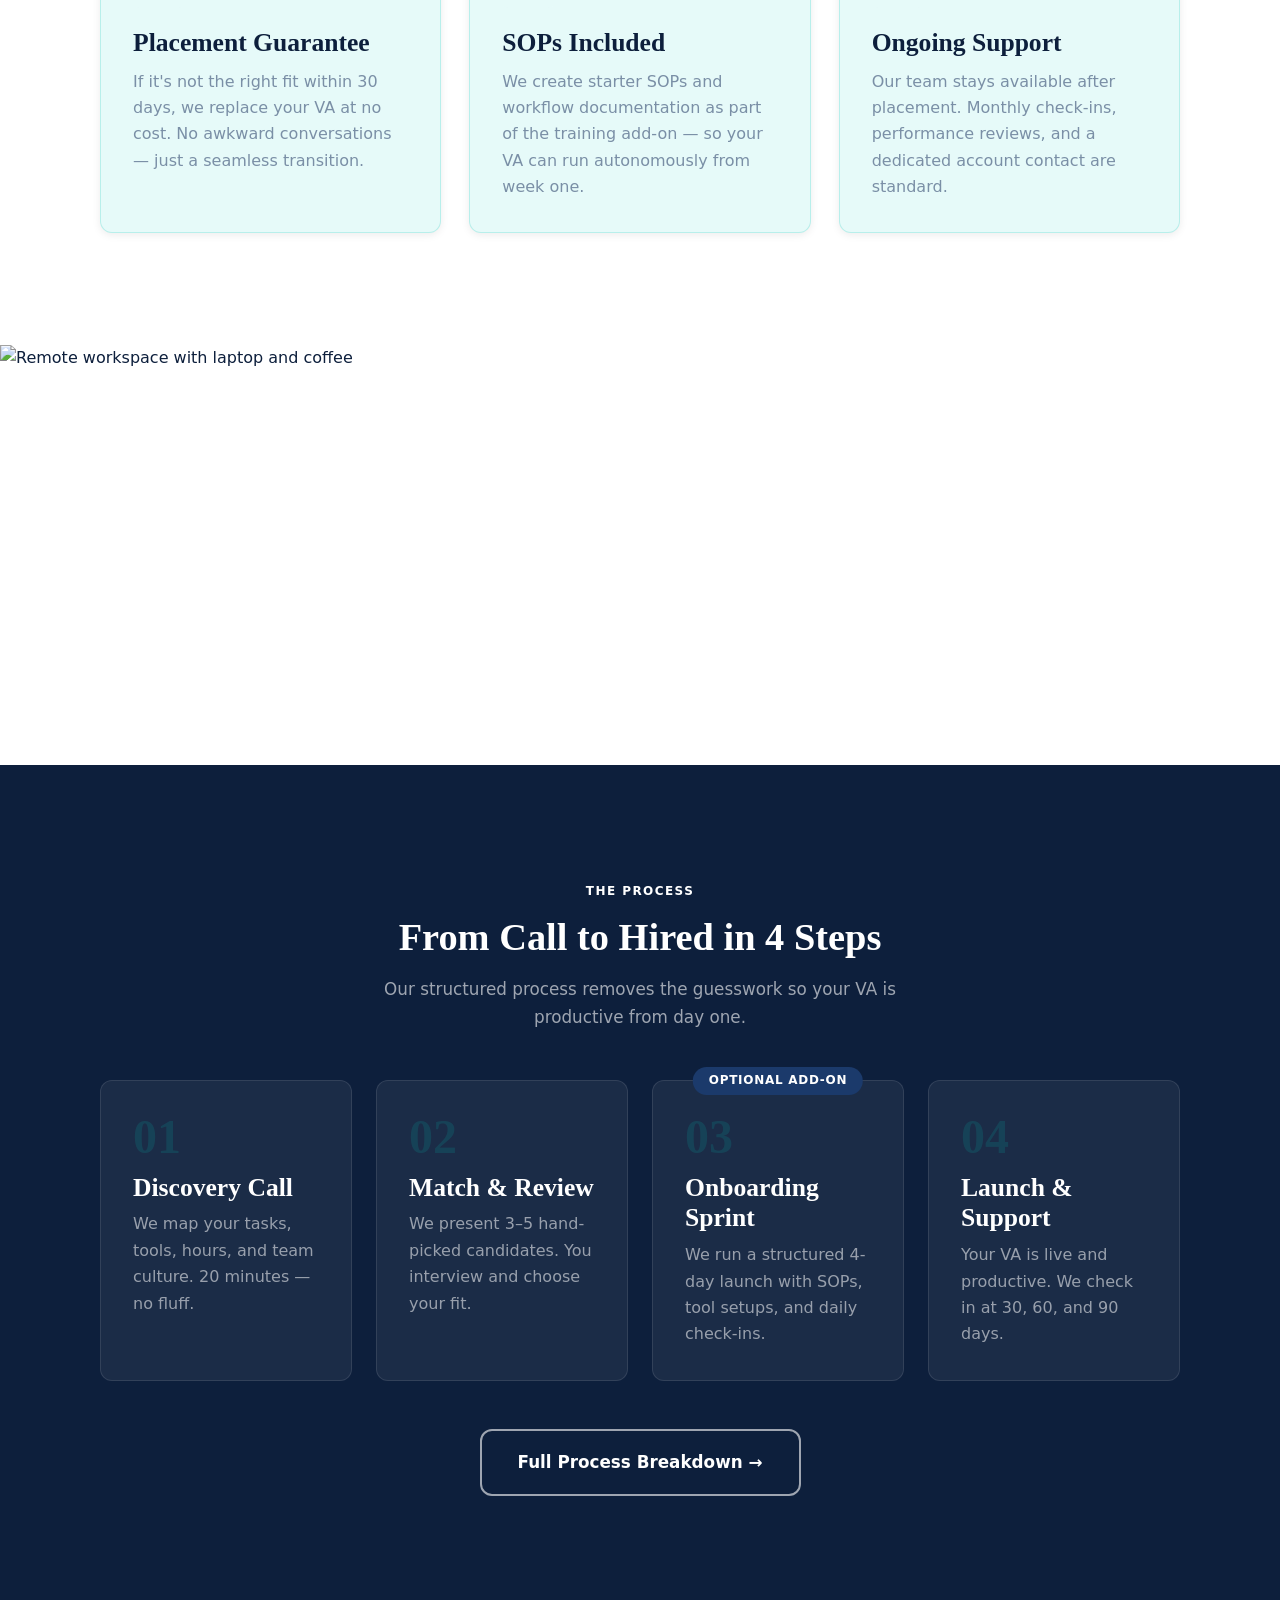
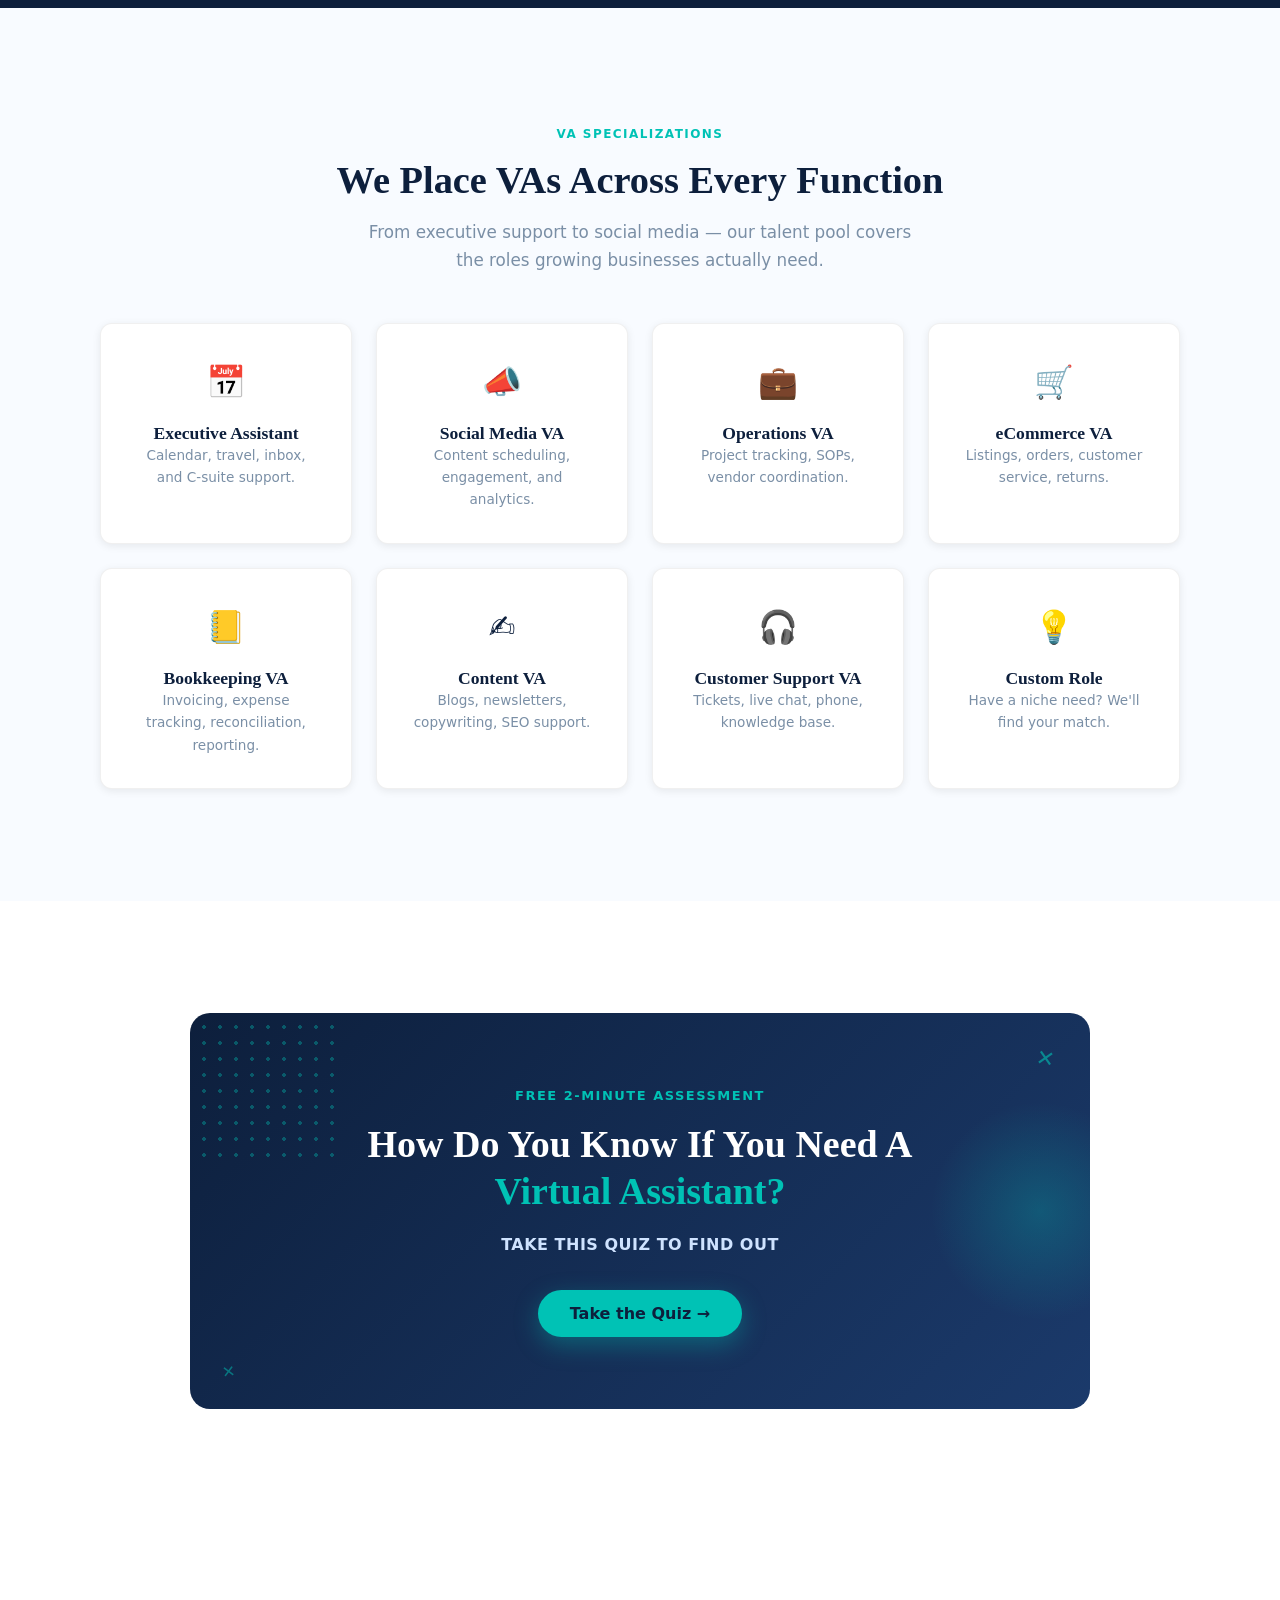
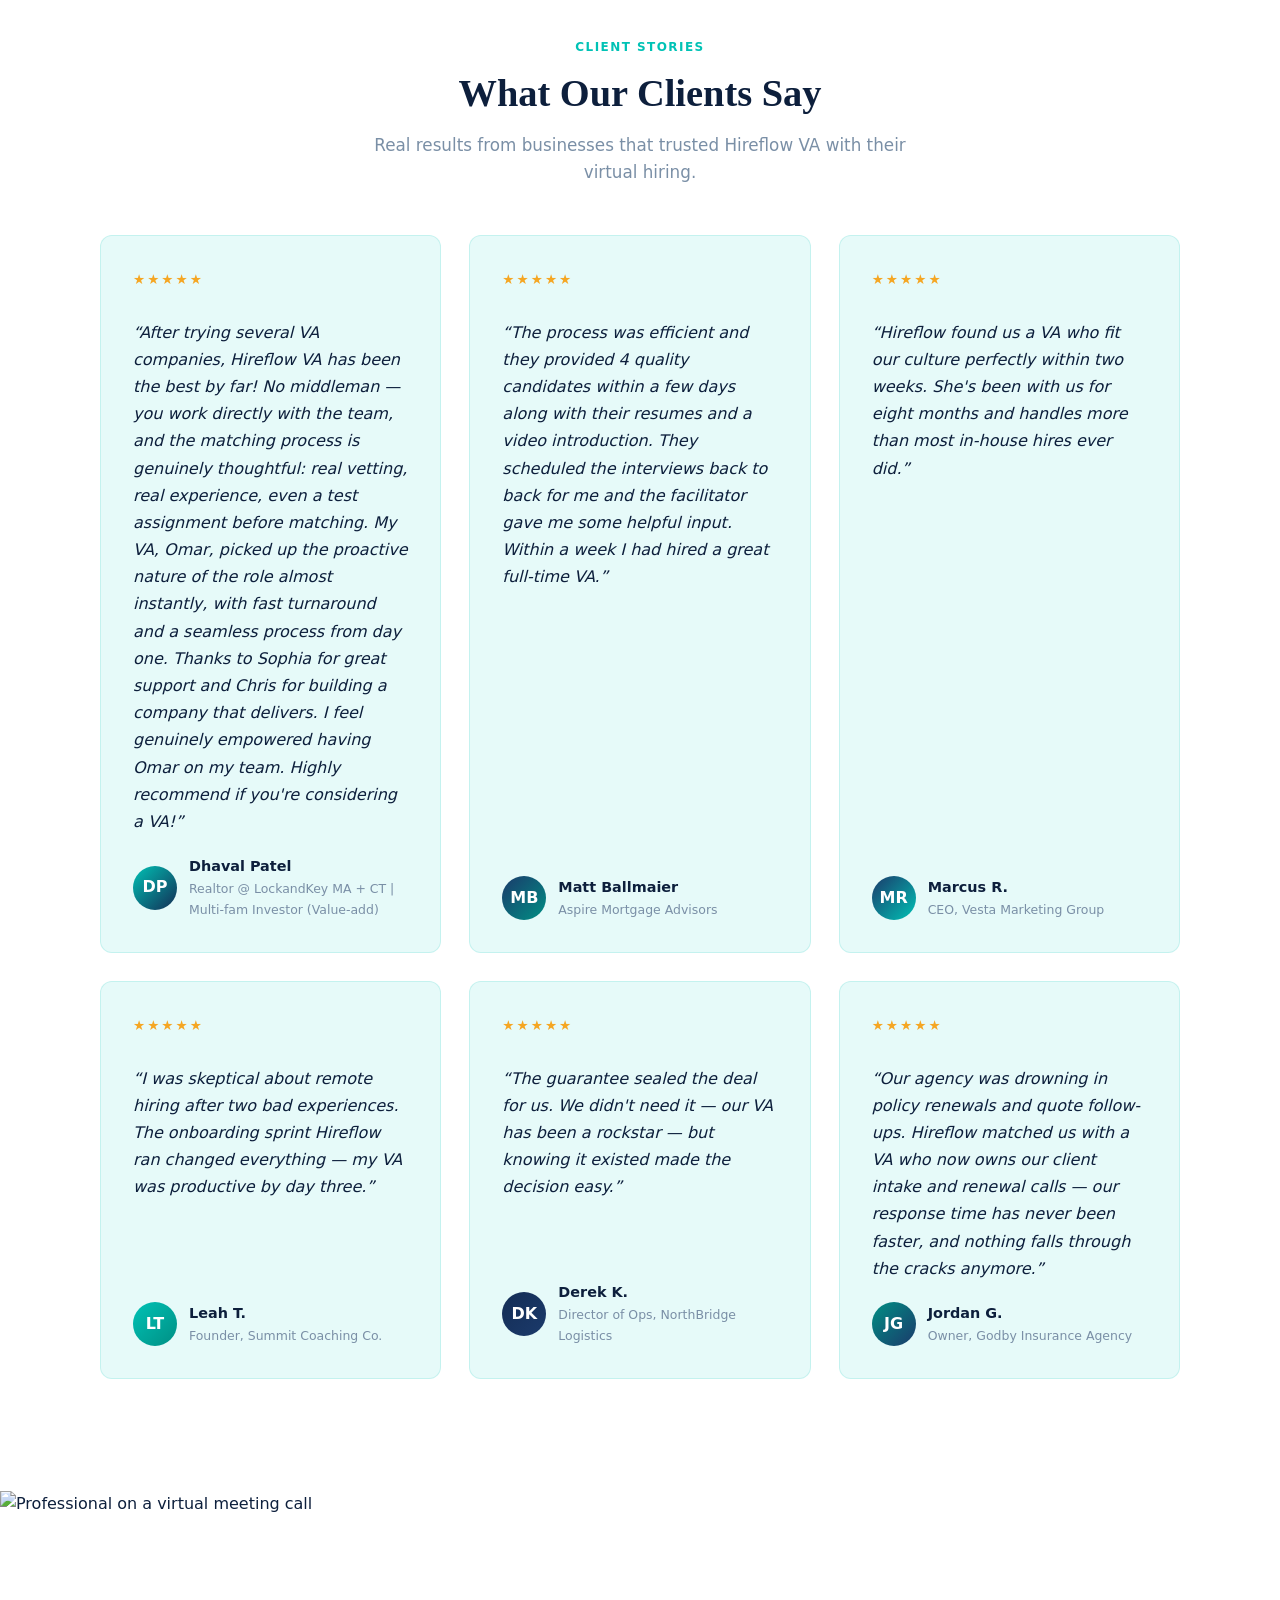
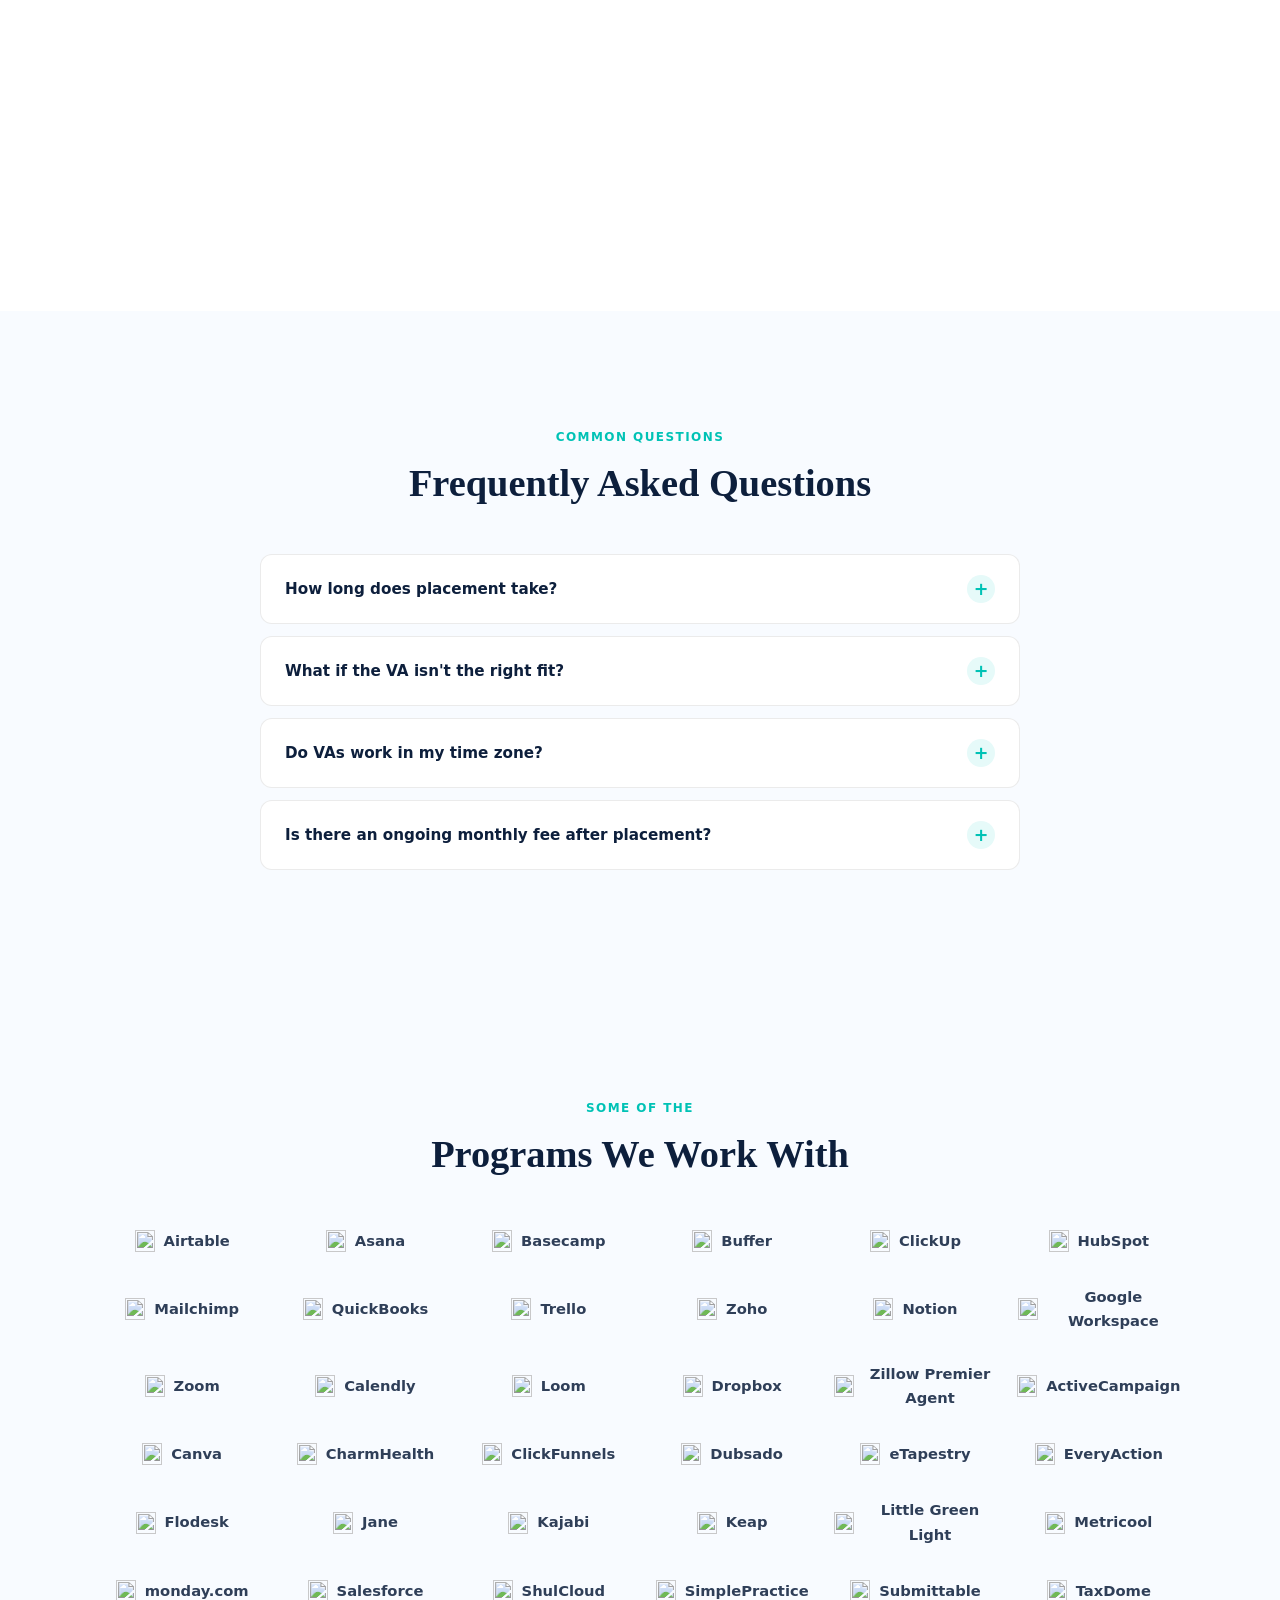
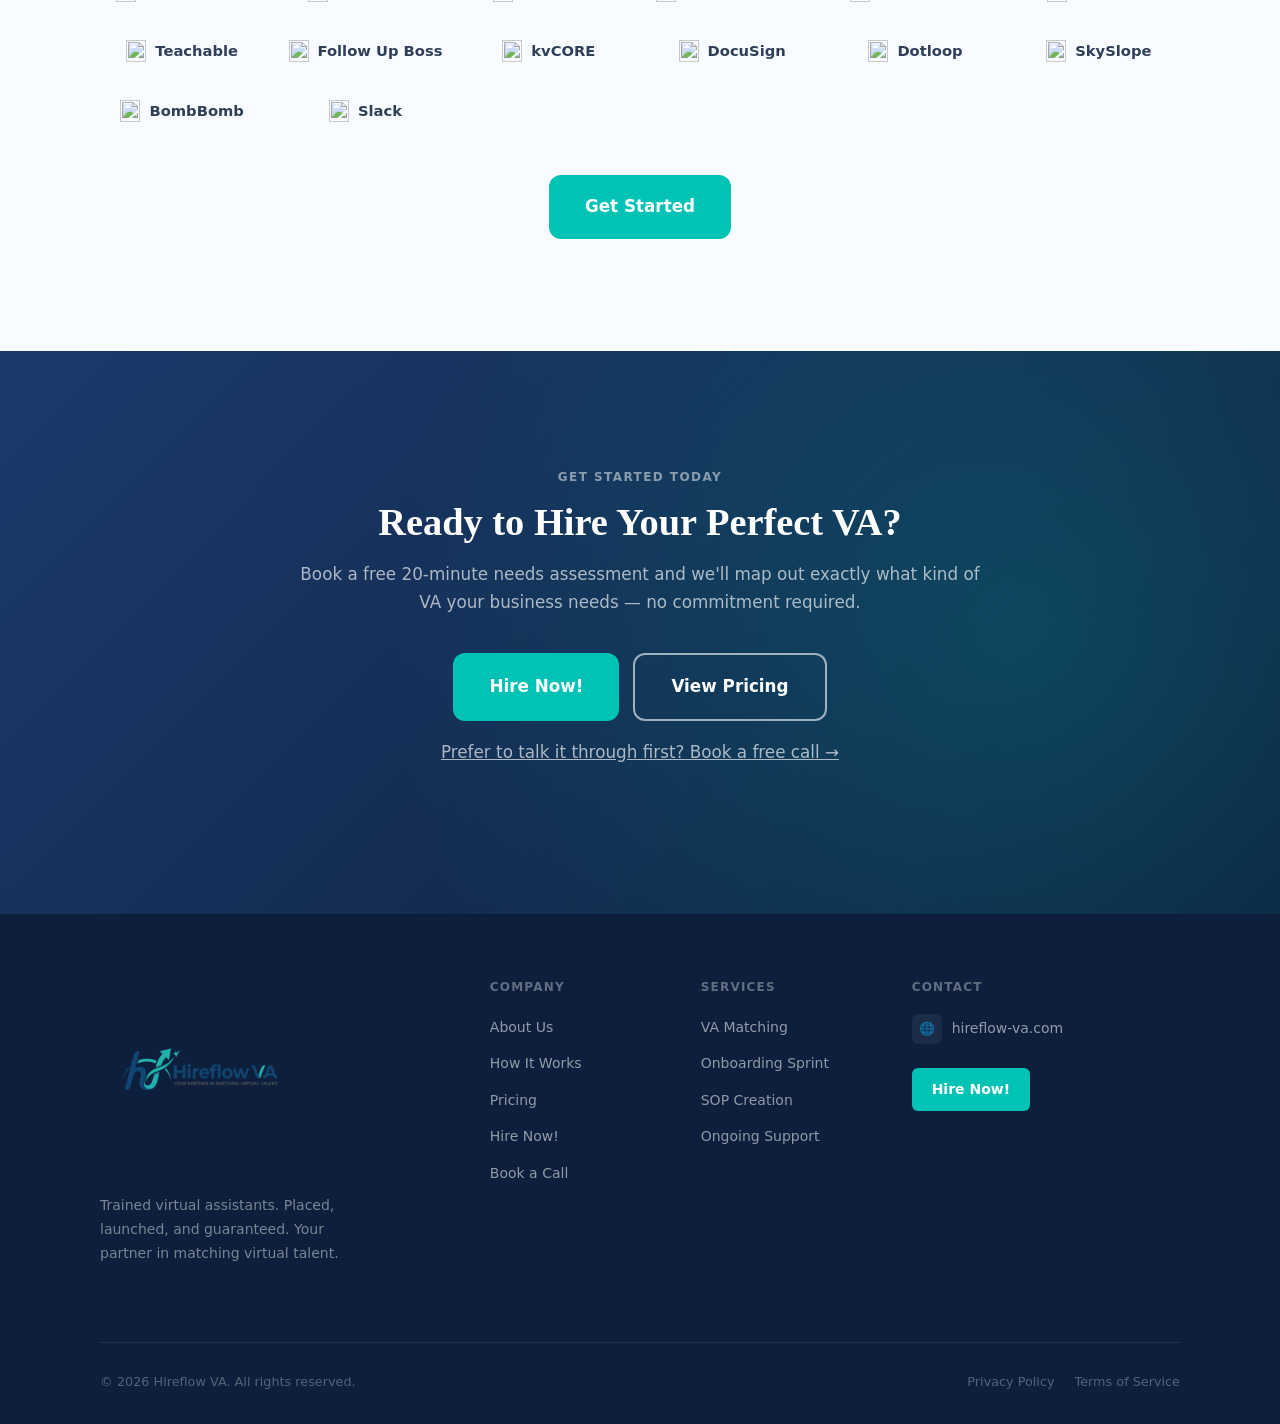
==== commit adfc289b: "Add Referrals link to nav" ====
--- a/index.html
+++ b/index.html
@@ -61,6 +61,7 @@
             <a href="how-it-works.html"  class="nav__link" role="listitem">How It Works</a>
             <a href="pricing.html"       class="nav__link" role="listitem">Pricing</a>
             <a href="academy.html"       class="nav__link" role="listitem">Academy</a>
+            <a href="referral-program.html" class="nav__link" role="listitem">Referrals</a>
             <a href="about.html"         class="nav__link" role="listitem">About</a>
             <a href="book-a-call.html" class="nav__link" role="listitem">Book a Free Call</a>
             <a href="get-started.html" class="btn btn-primary nav__cta" role="listitem">Hire Now!</a>
@@ -78,6 +79,7 @@
         <a href="how-it-works.html"  class="nav__mobile-link" role="listitem">How It Works</a>
         <a href="pricing.html"       class="nav__mobile-link" role="listitem">Pricing</a>
         <a href="academy.html"       class="nav__mobile-link" role="listitem">Academy</a>
+        <a href="referral-program.html" class="nav__mobile-link" role="listitem">Referrals</a>
         <a href="about.html"         class="nav__mobile-link" role="listitem">About</a>
         <a href="book-a-call.html" class="nav__mobile-link" role="listitem">Book a Free Call</a>
         <a href="get-started.html" class="btn btn-primary" role="listitem">Hire Now!</a>
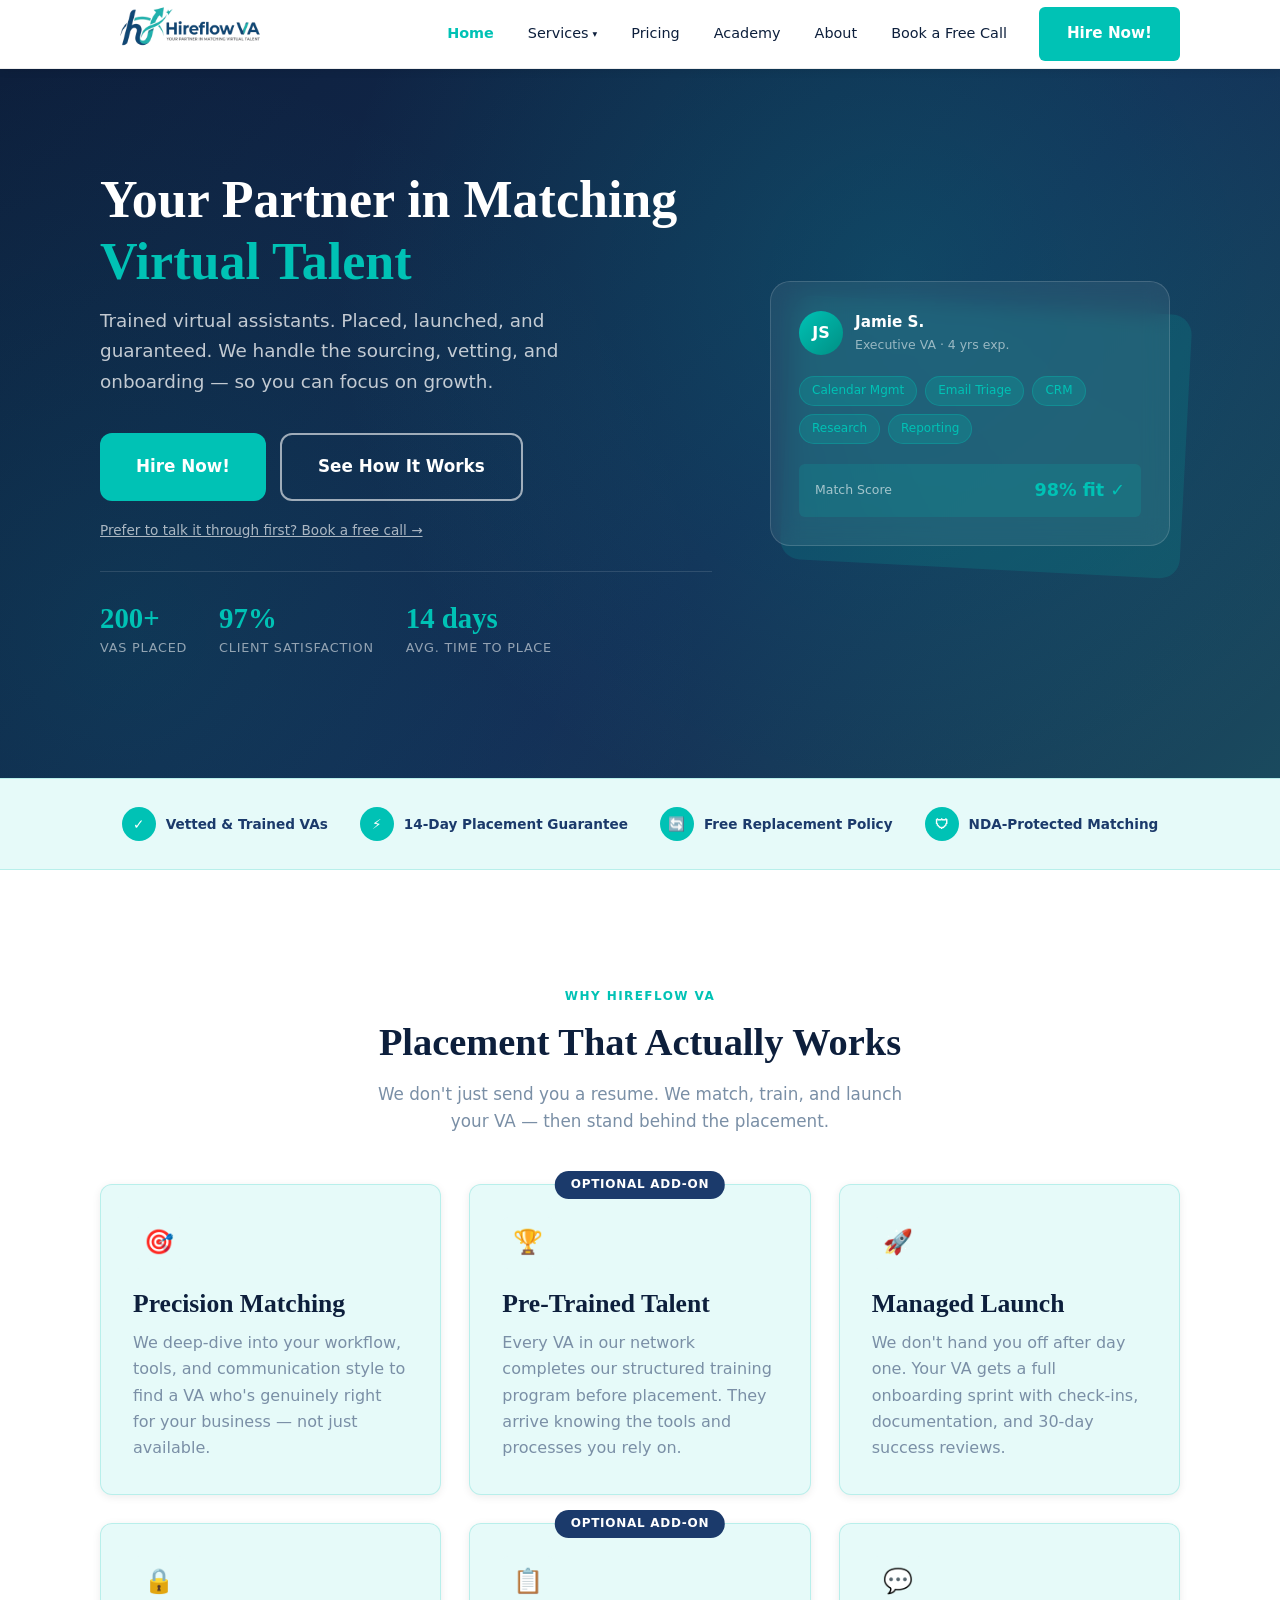
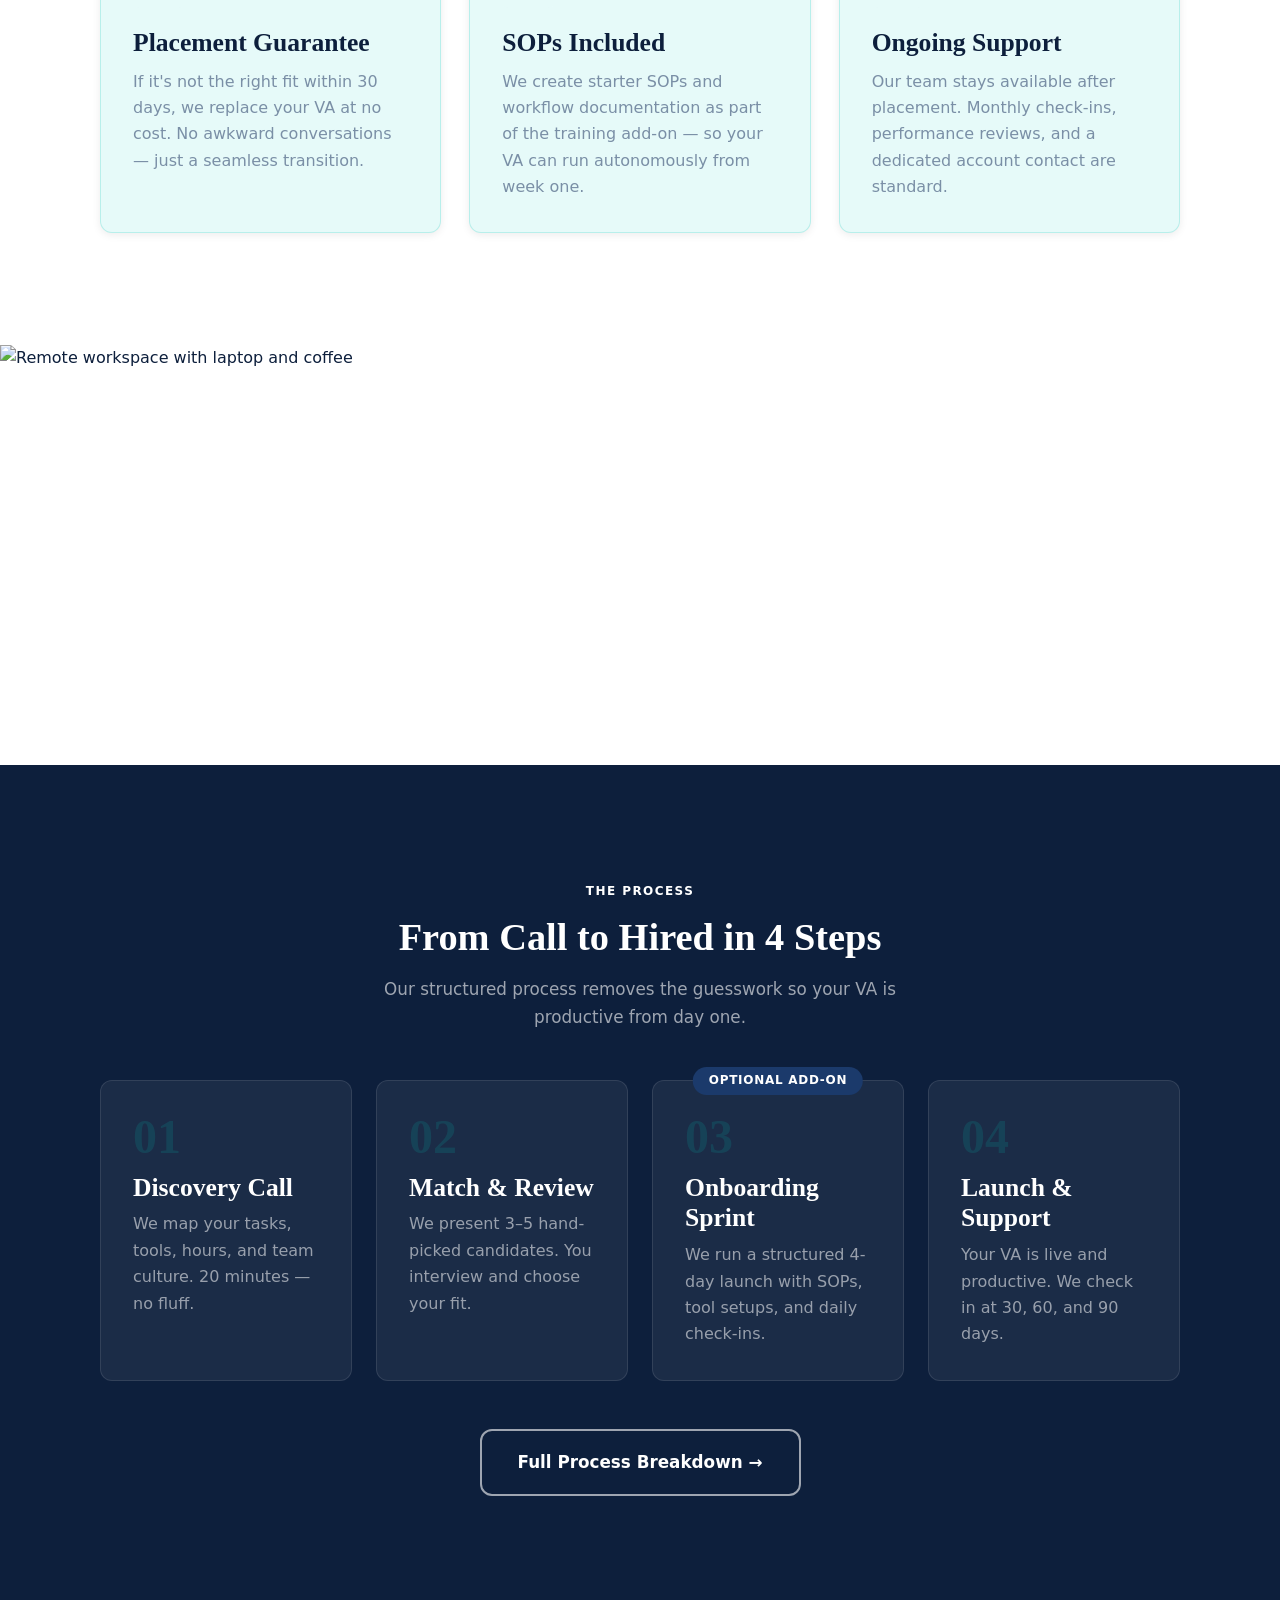
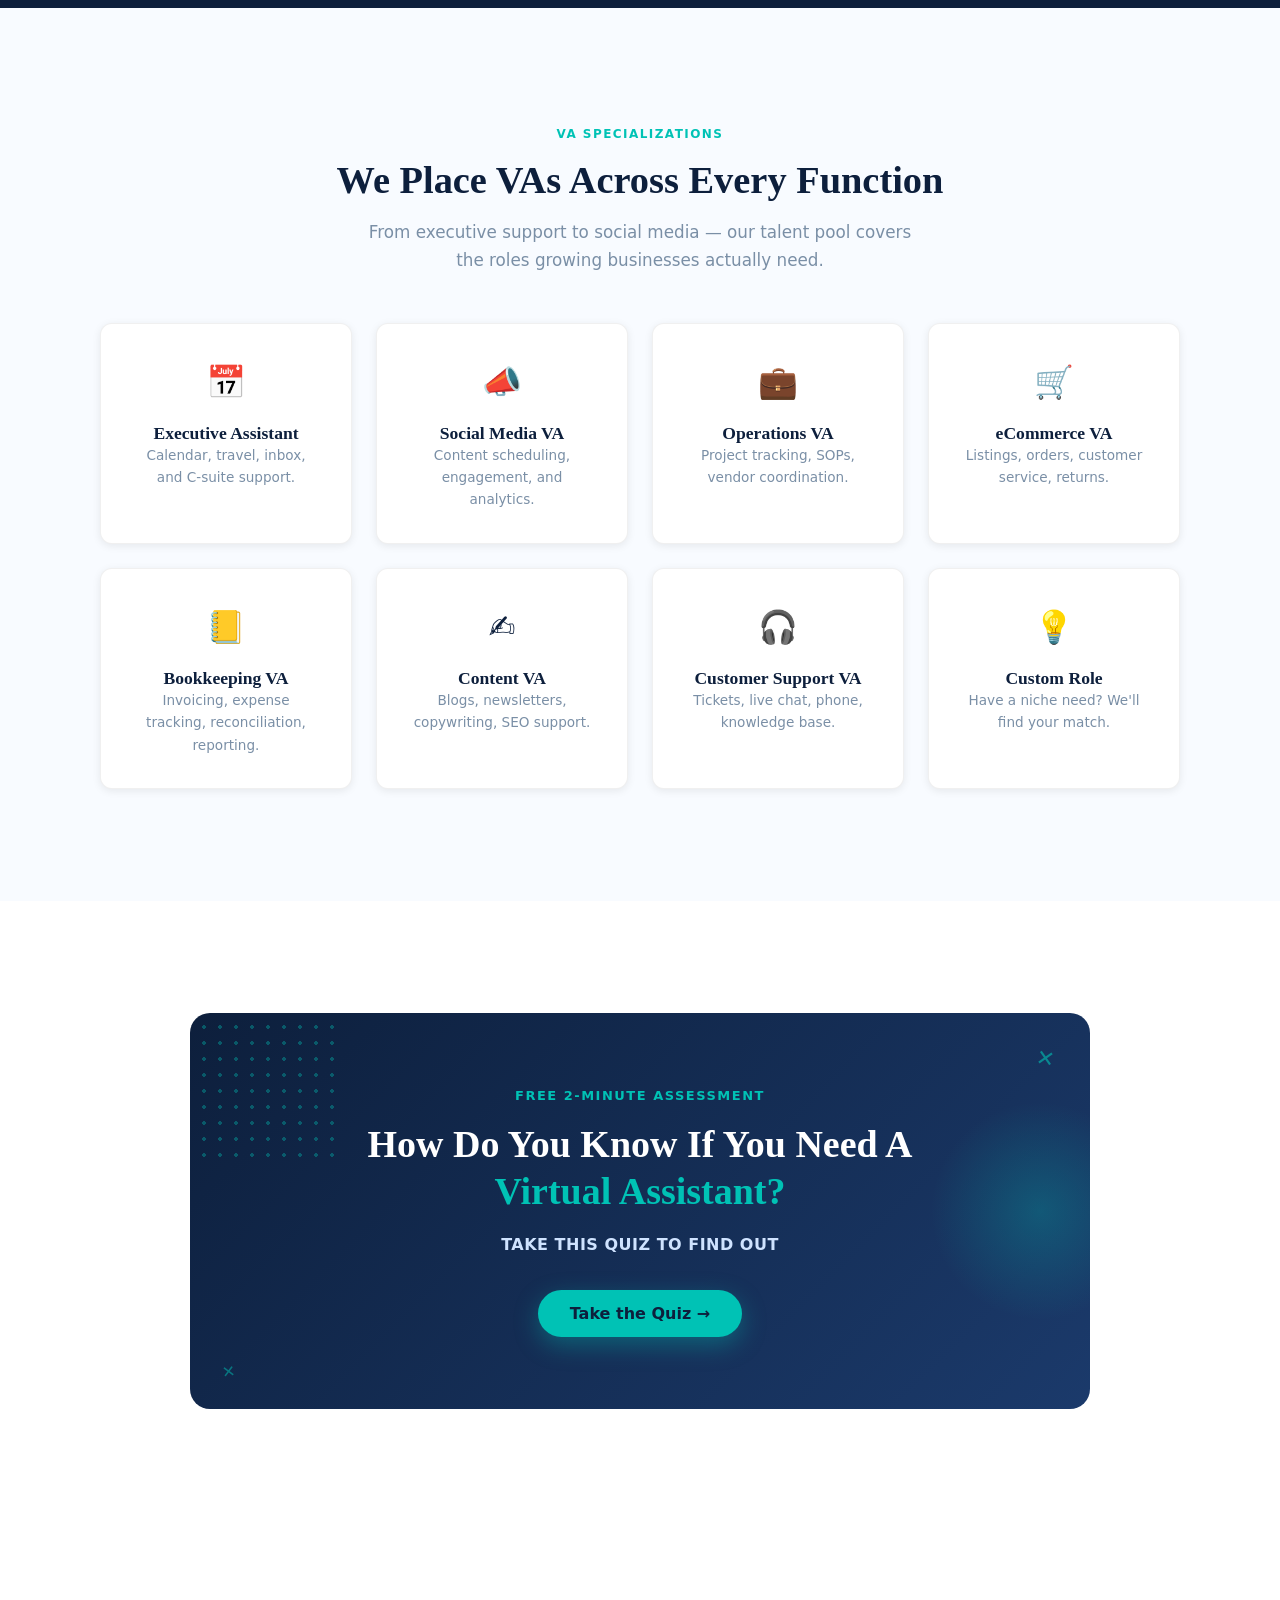
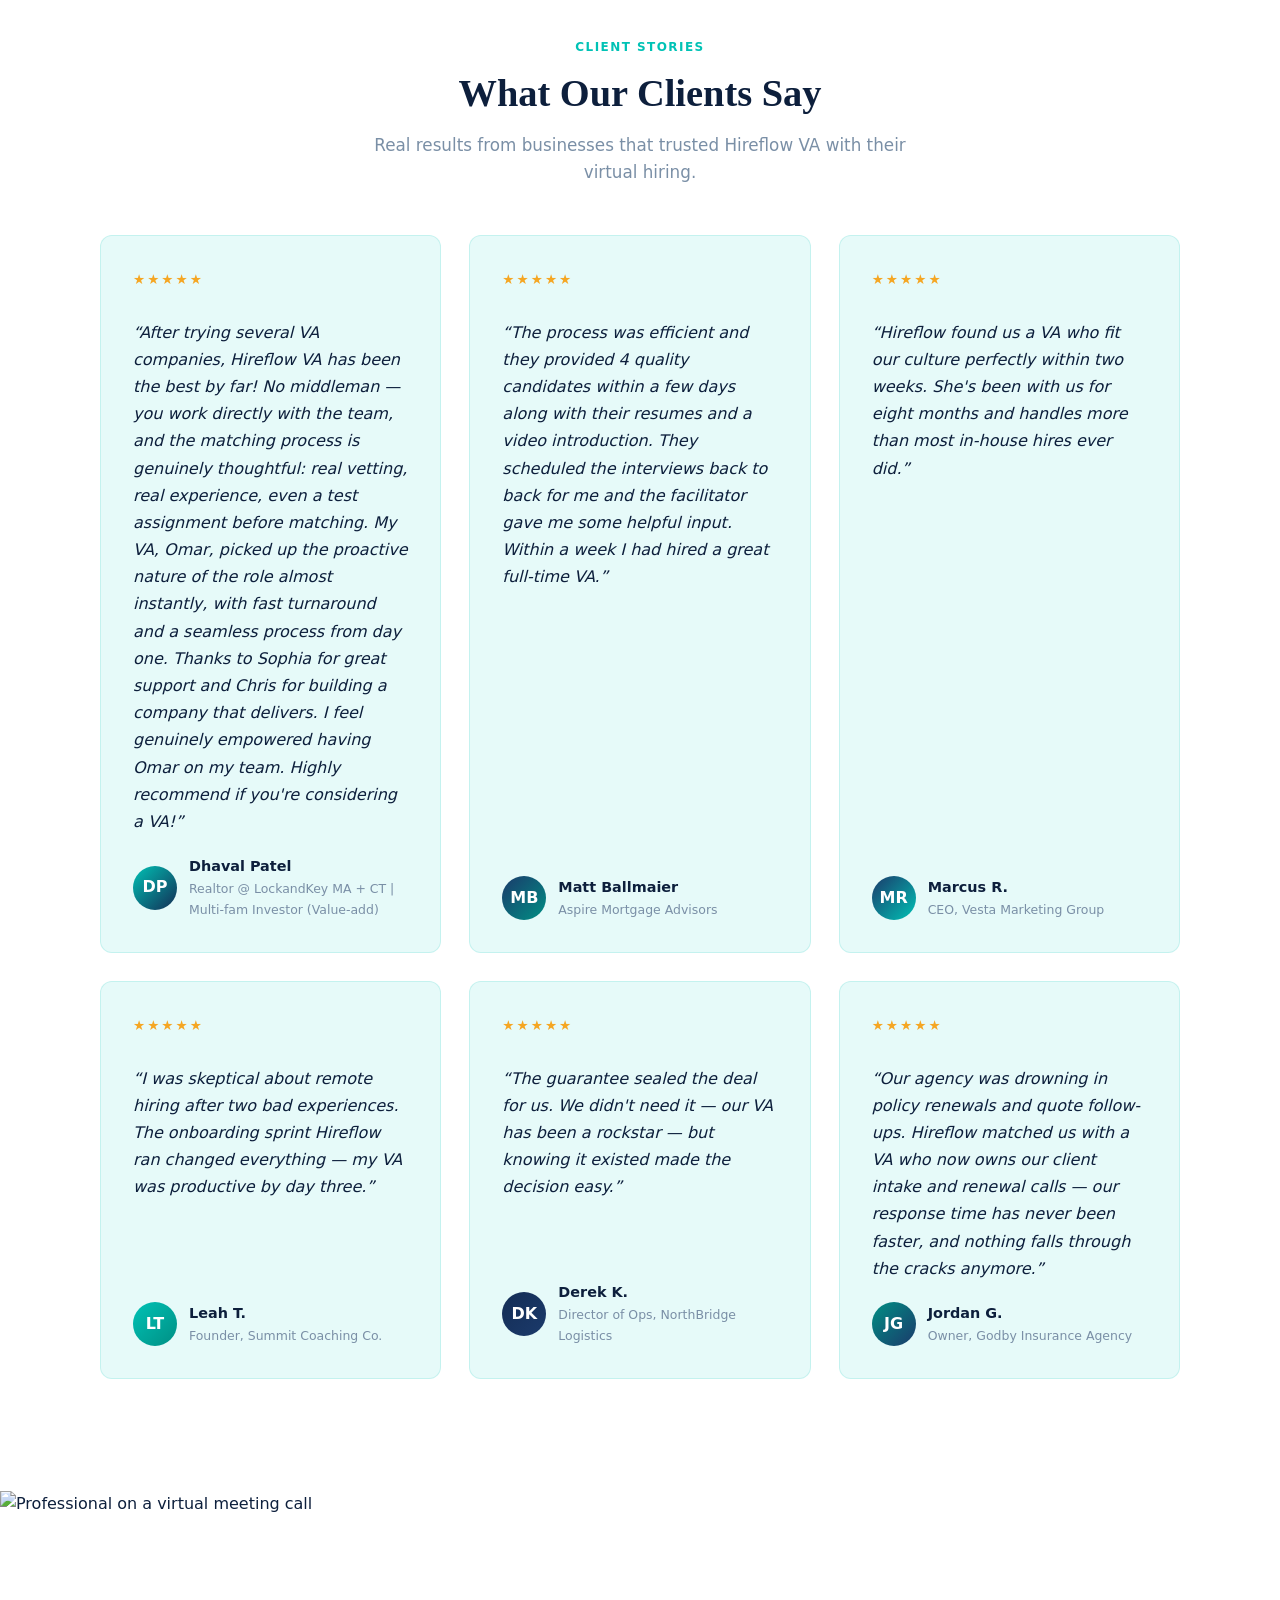
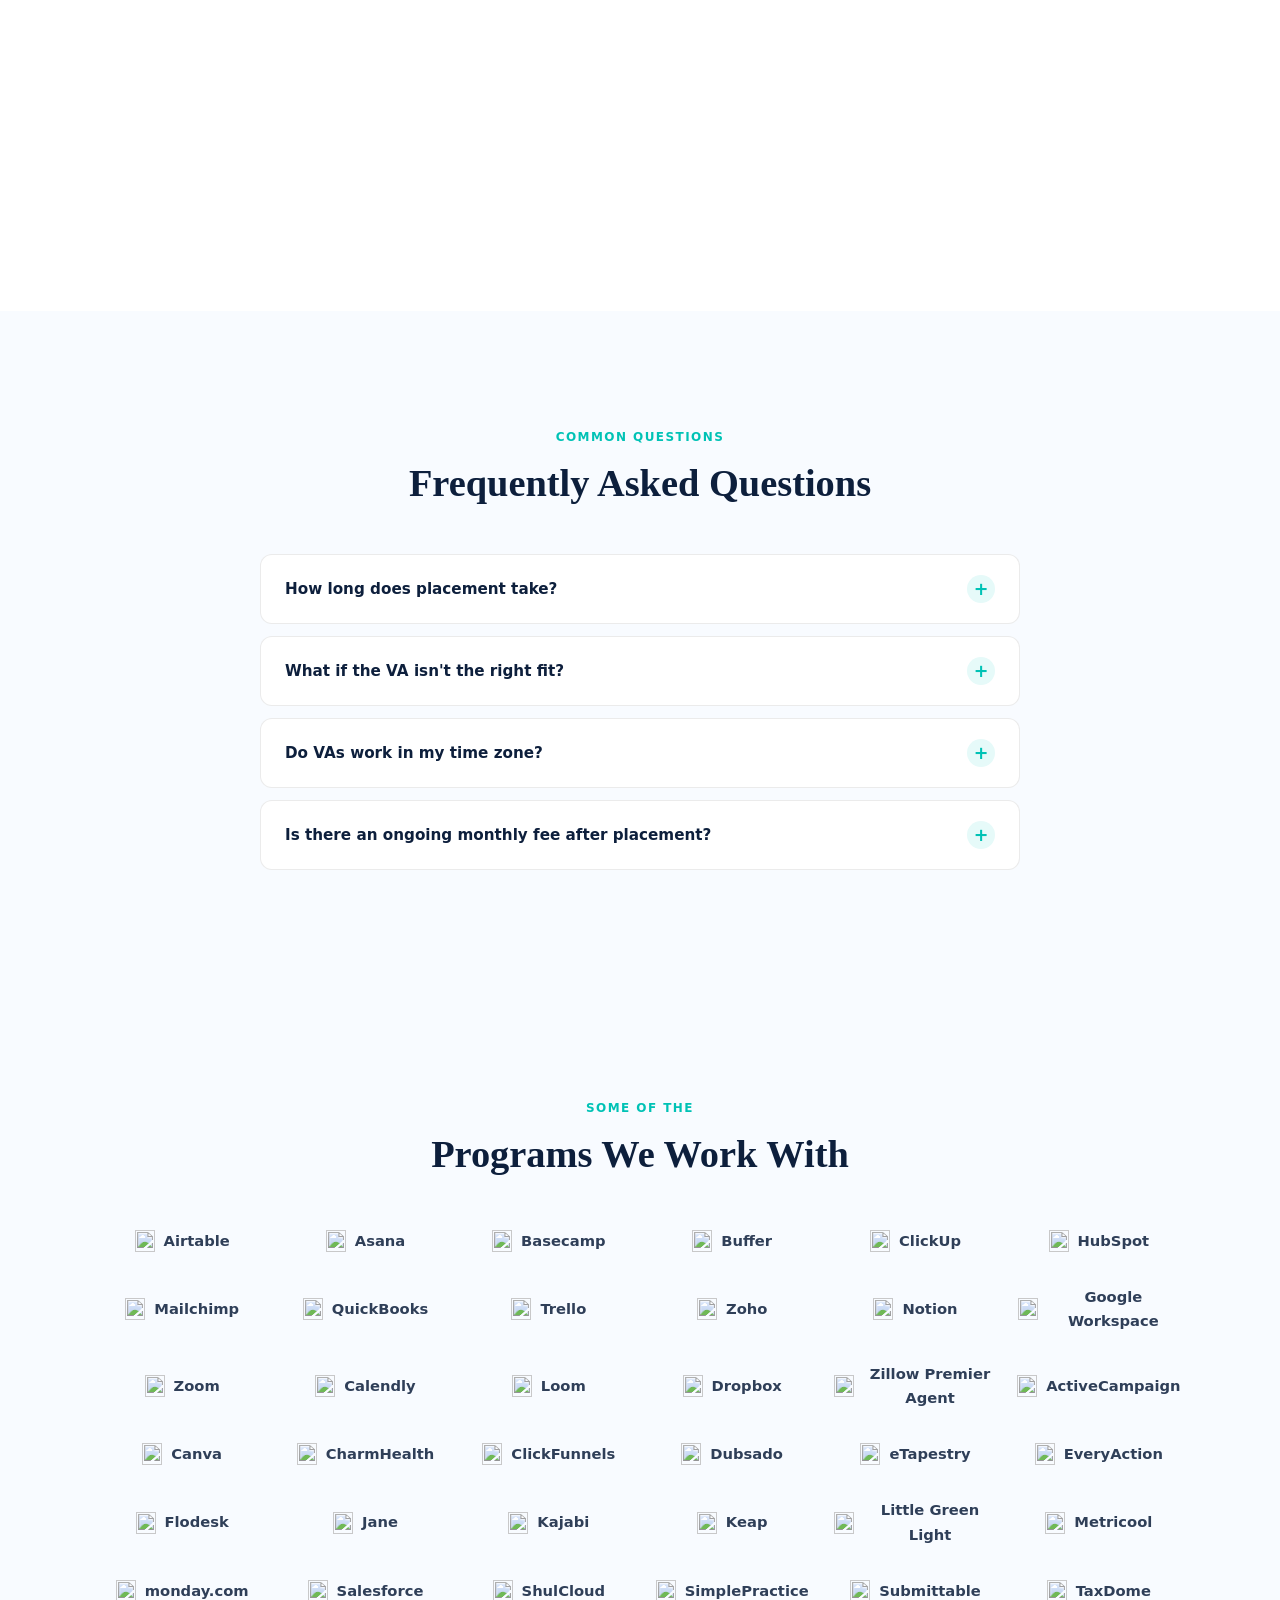
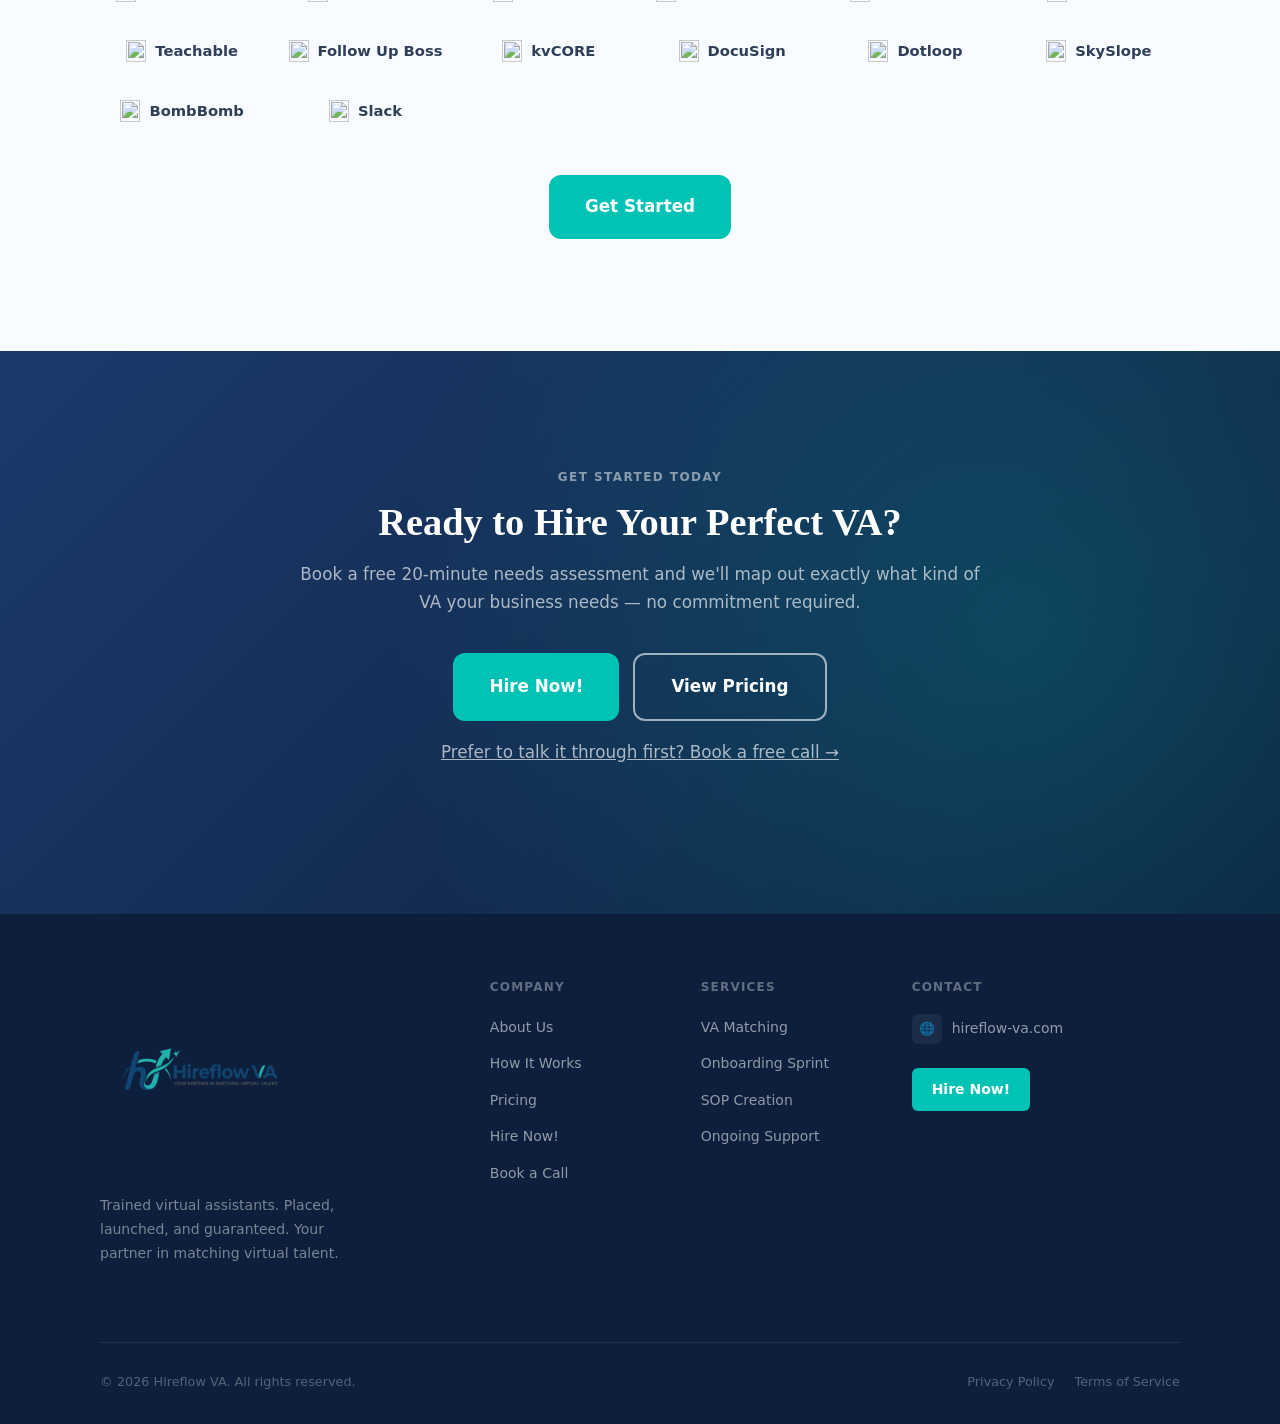
==== commit f55e9e23: "Add Services dropdown to nav (How It Works, Referrals)" ====
--- a/index.html
+++ b/index.html
@@ -57,11 +57,16 @@
 
           <div class="nav__links" role="list">
             <a href="index.html"         class="nav__link" role="listitem">Home</a>
-            <a href="virtual-assistant-services.html" class="nav__link" role="listitem">Services</a>
-            <a href="how-it-works.html"  class="nav__link" role="listitem">How It Works</a>
+            <div class="nav__dropdown">
+              <a href="virtual-assistant-services.html" class="nav__link nav__dropdown-trigger" role="listitem">Services <span class="nav__dropdown-caret" aria-hidden="true">▾</span></a>
+              <div class="nav__dropdown-menu" role="list">
+                <a href="virtual-assistant-services.html" class="nav__dropdown-link" role="listitem">All Services</a>
+                <a href="how-it-works.html" class="nav__dropdown-link" role="listitem">How It Works</a>
+                <a href="referral-program.html" class="nav__dropdown-link" role="listitem">Referrals</a>
+              </div>
+            </div>
             <a href="pricing.html"       class="nav__link" role="listitem">Pricing</a>
             <a href="academy.html"       class="nav__link" role="listitem">Academy</a>
-            <a href="referral-program.html" class="nav__link" role="listitem">Referrals</a>
             <a href="about.html"         class="nav__link" role="listitem">About</a>
             <a href="book-a-call.html" class="nav__link" role="listitem">Book a Free Call</a>
             <a href="get-started.html" class="btn btn-primary nav__cta" role="listitem">Hire Now!</a>
@@ -75,11 +80,14 @@
 
       <div class="nav__mobile" id="mobileMenu" role="list">
         <a href="index.html"         class="nav__mobile-link" role="listitem">Home</a>
-        <a href="virtual-assistant-services.html" class="nav__mobile-link" role="listitem">Services</a>
-        <a href="how-it-works.html"  class="nav__mobile-link" role="listitem">How It Works</a>
+        <button type="button" class="nav__mobile-dropdown-trigger" aria-expanded="false" aria-controls="mobileServicesSubmenu">Services <span class="nav__mobile-dropdown-caret" aria-hidden="true">▾</span></button>
+        <div class="nav__mobile-submenu" id="mobileServicesSubmenu">
+          <a href="virtual-assistant-services.html" class="nav__mobile-sublink" role="listitem">All Services</a>
+          <a href="how-it-works.html" class="nav__mobile-sublink" role="listitem">How It Works</a>
+          <a href="referral-program.html" class="nav__mobile-sublink" role="listitem">Referrals</a>
+        </div>
         <a href="pricing.html"       class="nav__mobile-link" role="listitem">Pricing</a>
         <a href="academy.html"       class="nav__mobile-link" role="listitem">Academy</a>
-        <a href="referral-program.html" class="nav__mobile-link" role="listitem">Referrals</a>
         <a href="about.html"         class="nav__mobile-link" role="listitem">About</a>
         <a href="book-a-call.html" class="nav__mobile-link" role="listitem">Book a Free Call</a>
         <a href="get-started.html" class="btn btn-primary" role="listitem">Hire Now!</a>
--- a/styles.css
+++ b/styles.css
@@ -364,6 +364,112 @@
   .nav__links    { display: flex; }
   .nav__hamburger { display: none; }
 }
+
+/* Services dropdown (desktop) */
+.nav__dropdown { position: relative; }
+
+.nav__dropdown-trigger {
+  display: flex;
+  align-items: center;
+  gap: 4px;
+}
+
+.nav__dropdown-caret {
+  font-size: 0.65em;
+  transition: transform var(--transition);
+}
+
+.nav__dropdown-menu {
+  position: absolute;
+  top: 100%;
+  left: 0;
+  min-width: 200px;
+  background: var(--white);
+  border-radius: var(--radius-sm);
+  box-shadow: 0 10px 30px rgba(0,0,0,0.14);
+  padding: 6px;
+  display: flex;
+  flex-direction: column;
+  gap: 2px;
+  opacity: 0;
+  visibility: hidden;
+  transform: translateY(6px);
+  transition: opacity var(--transition), transform var(--transition), visibility var(--transition);
+  z-index: 1001;
+}
+
+.nav__dropdown:hover .nav__dropdown-menu,
+.nav__dropdown:focus-within .nav__dropdown-menu {
+  opacity: 1;
+  visibility: visible;
+  transform: translateY(0);
+}
+
+.nav__dropdown:hover .nav__dropdown-caret,
+.nav__dropdown:focus-within .nav__dropdown-caret { transform: rotate(180deg); }
+
+.nav__dropdown-link {
+  padding: 10px 14px;
+  font-size: 0.9rem;
+  font-weight: 500;
+  color: var(--dark-navy);
+  border-radius: var(--radius-sm);
+  white-space: nowrap;
+  transition: color var(--transition), background var(--transition);
+}
+
+.nav__dropdown-link:hover { color: var(--teal); background: var(--light-teal); }
+.nav__dropdown-link.active { color: var(--teal); font-weight: 600; background: var(--light-teal); }
+
+/* Services submenu (mobile) */
+.nav__mobile-dropdown-trigger {
+  display: flex;
+  align-items: center;
+  justify-content: space-between;
+  width: 100%;
+  padding: 12px 16px;
+  font-size: 1rem;
+  font-weight: 500;
+  color: var(--dark-navy);
+  background: none;
+  border: none;
+  border-radius: var(--radius-sm);
+  font-family: inherit;
+  cursor: pointer;
+  text-align: left;
+  transition: background var(--transition), color var(--transition);
+}
+
+.nav__mobile-dropdown-trigger:hover,
+.nav__mobile-dropdown-trigger.open { background: var(--light-teal); color: var(--teal); }
+
+.nav__mobile-dropdown-caret {
+  font-size: 0.75em;
+  transition: transform var(--transition);
+}
+
+.nav__mobile-dropdown-trigger.open .nav__mobile-dropdown-caret { transform: rotate(180deg); }
+
+.nav__mobile-submenu {
+  display: none;
+  flex-direction: column;
+  padding-left: 16px;
+  gap: 2px;
+}
+
+.nav__mobile-submenu.open { display: flex; }
+
+.nav__mobile-sublink {
+  padding: 10px 16px;
+  font-size: 0.92rem;
+  font-weight: 500;
+  color: var(--mid-gray);
+  border-radius: var(--radius-sm);
+  transition: background var(--transition), color var(--transition);
+}
+
+.nav__mobile-sublink:hover { background: var(--light-teal); color: var(--teal); }
+.nav__mobile-sublink.active { color: var(--teal); background: var(--light-teal); }
 
 /* ── ─────────────────────────────────────────────────────────── */
 /*    HERO                                                         */
